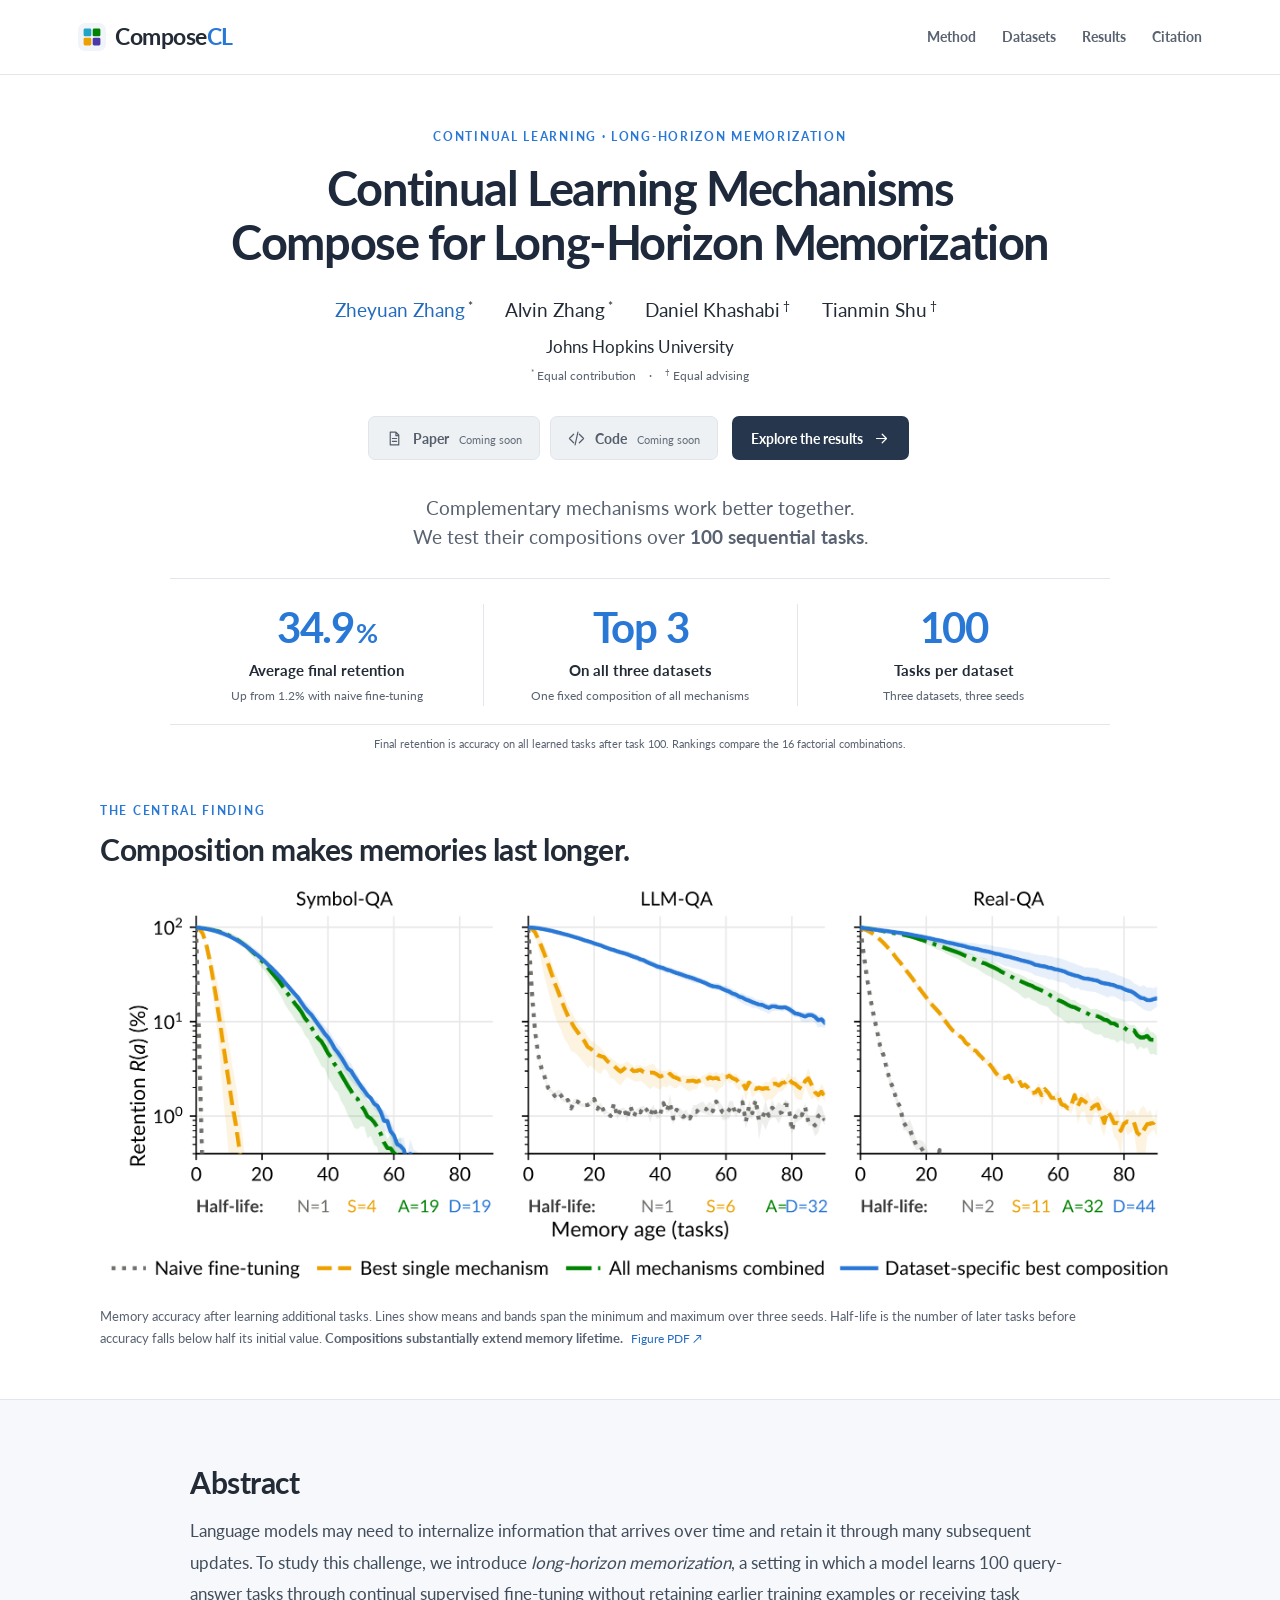
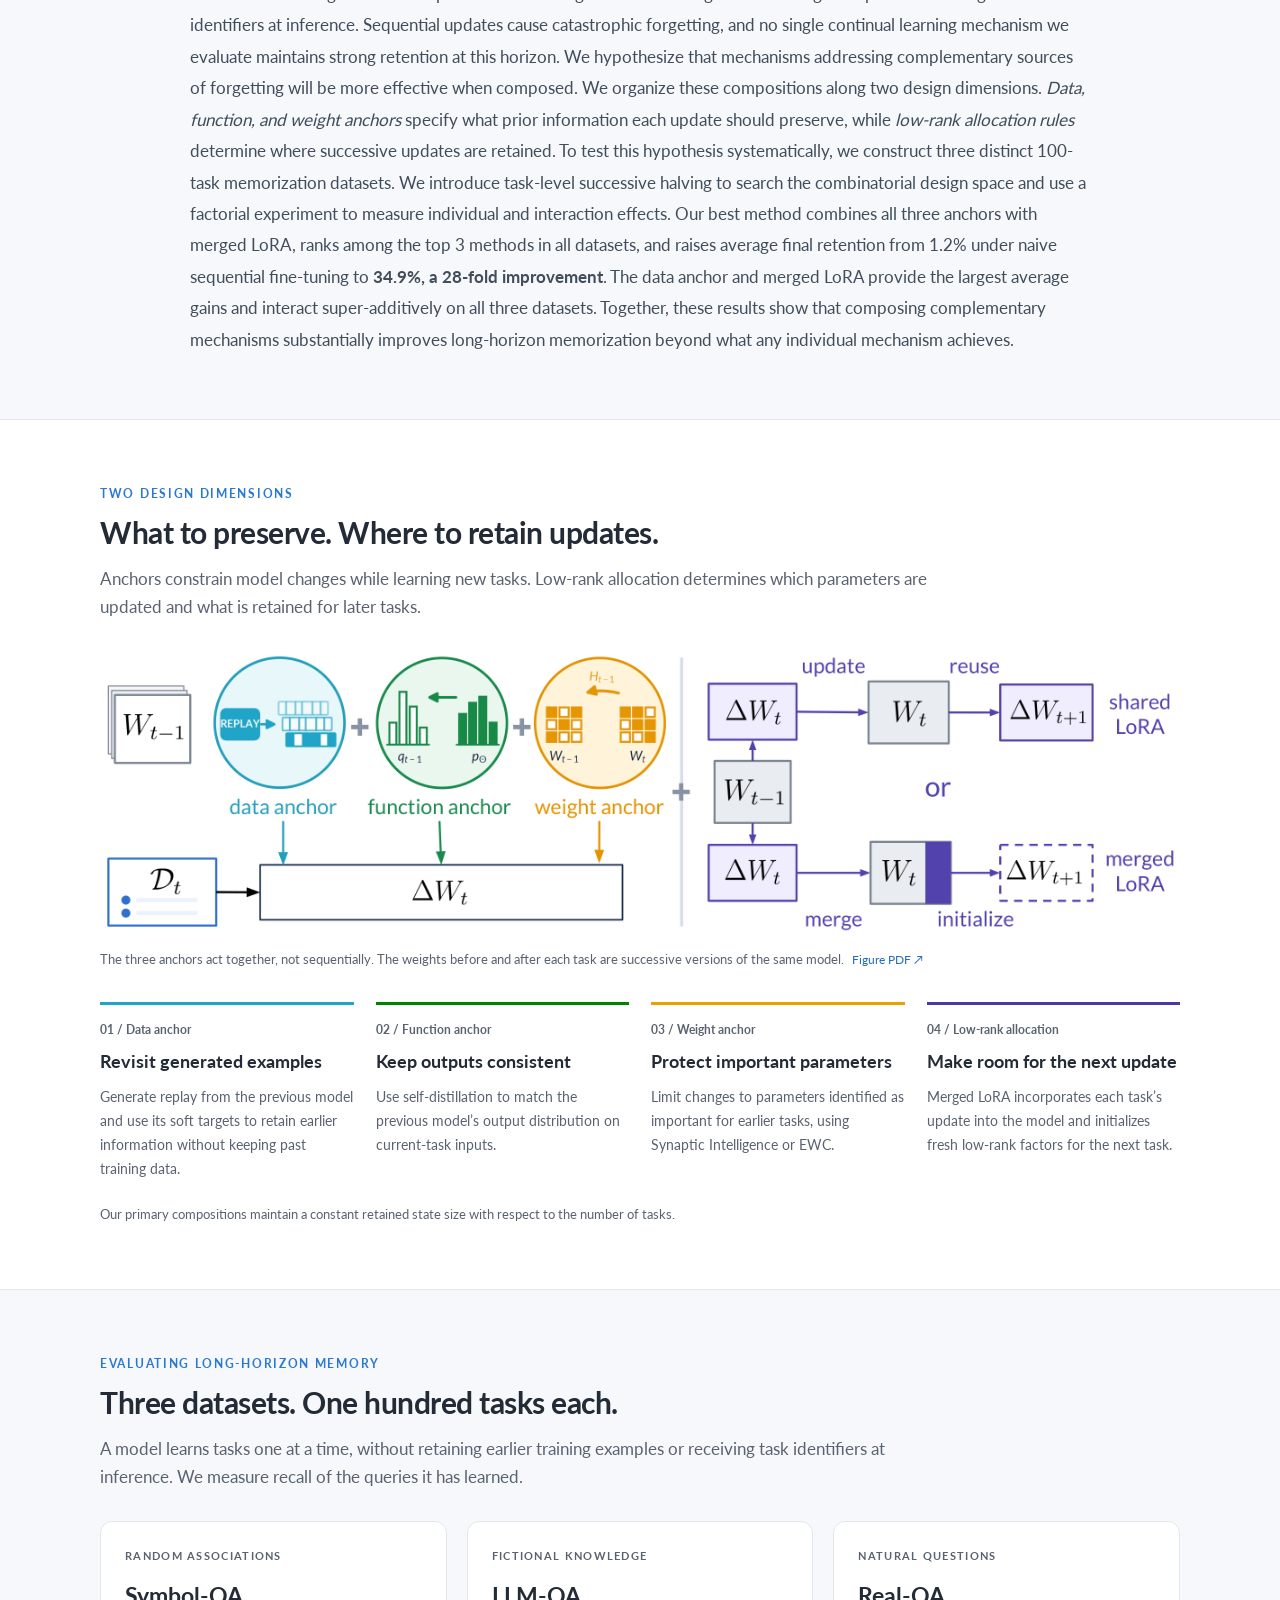
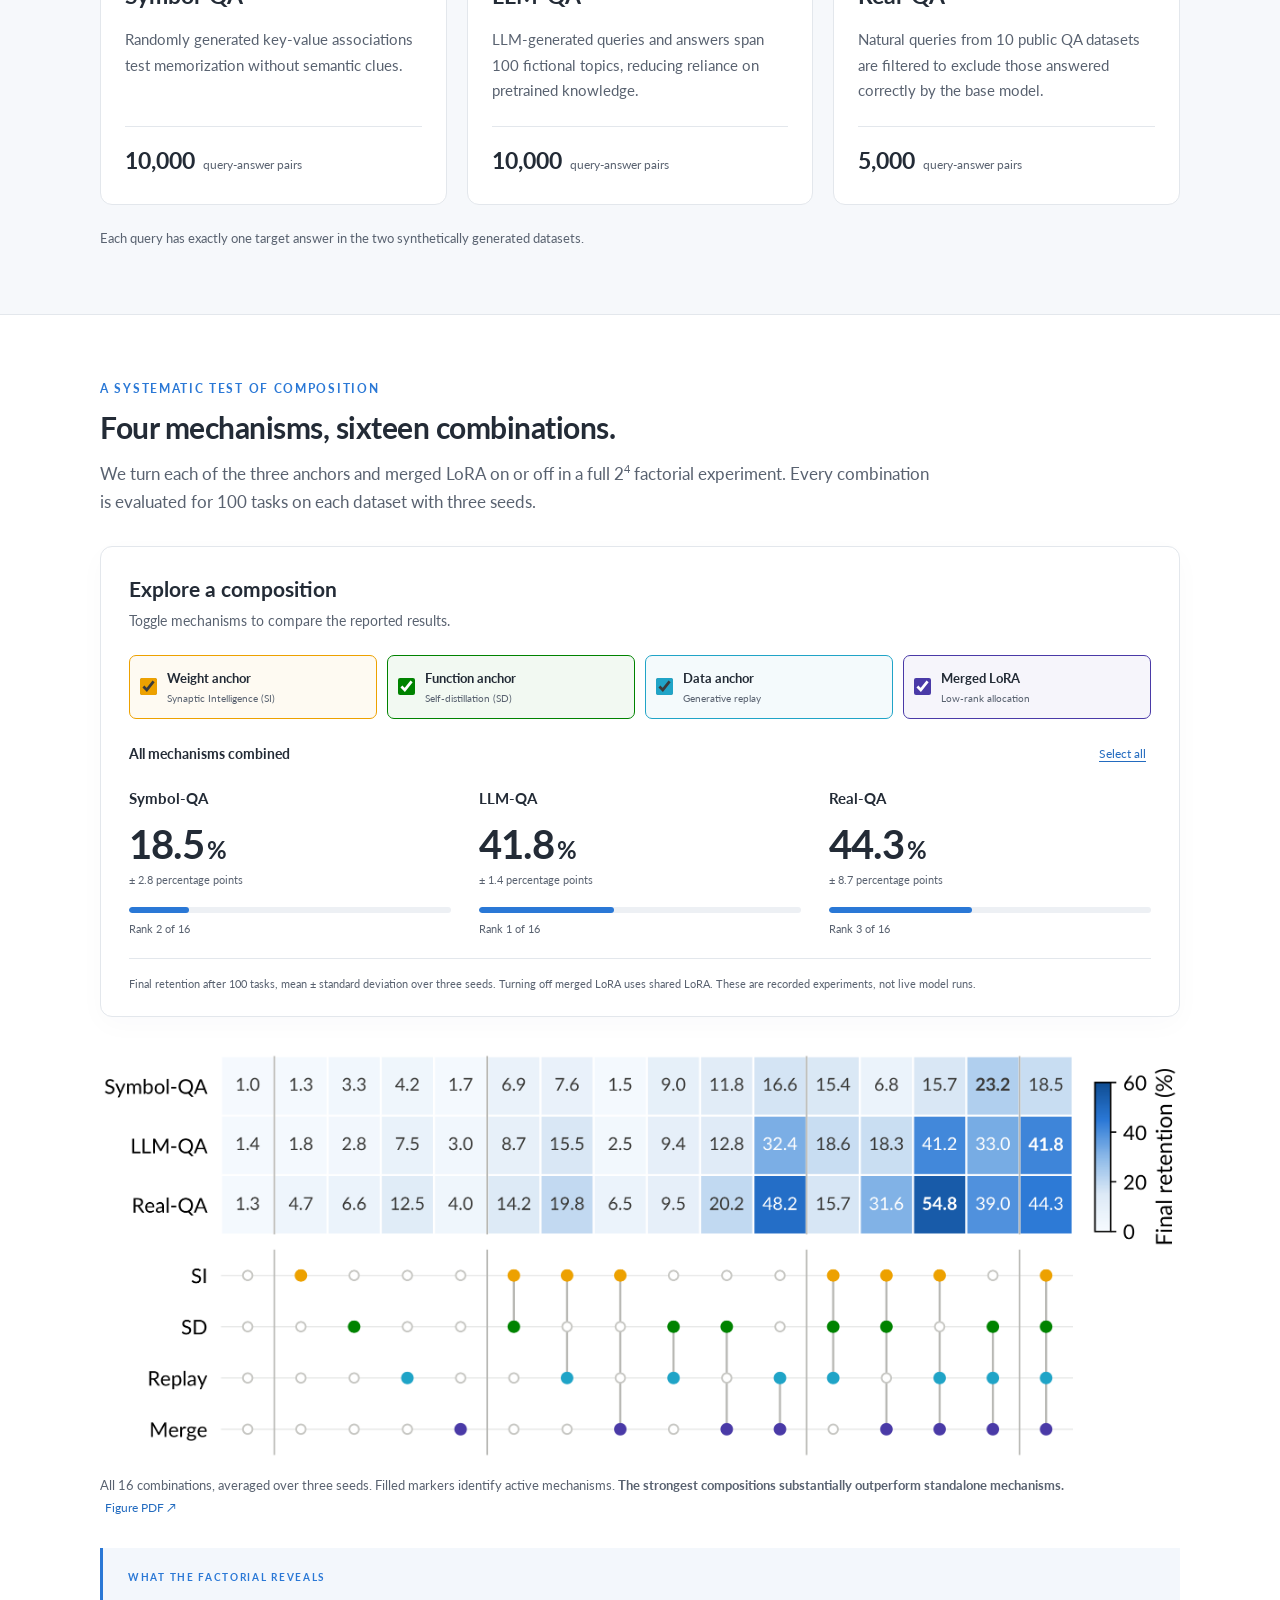
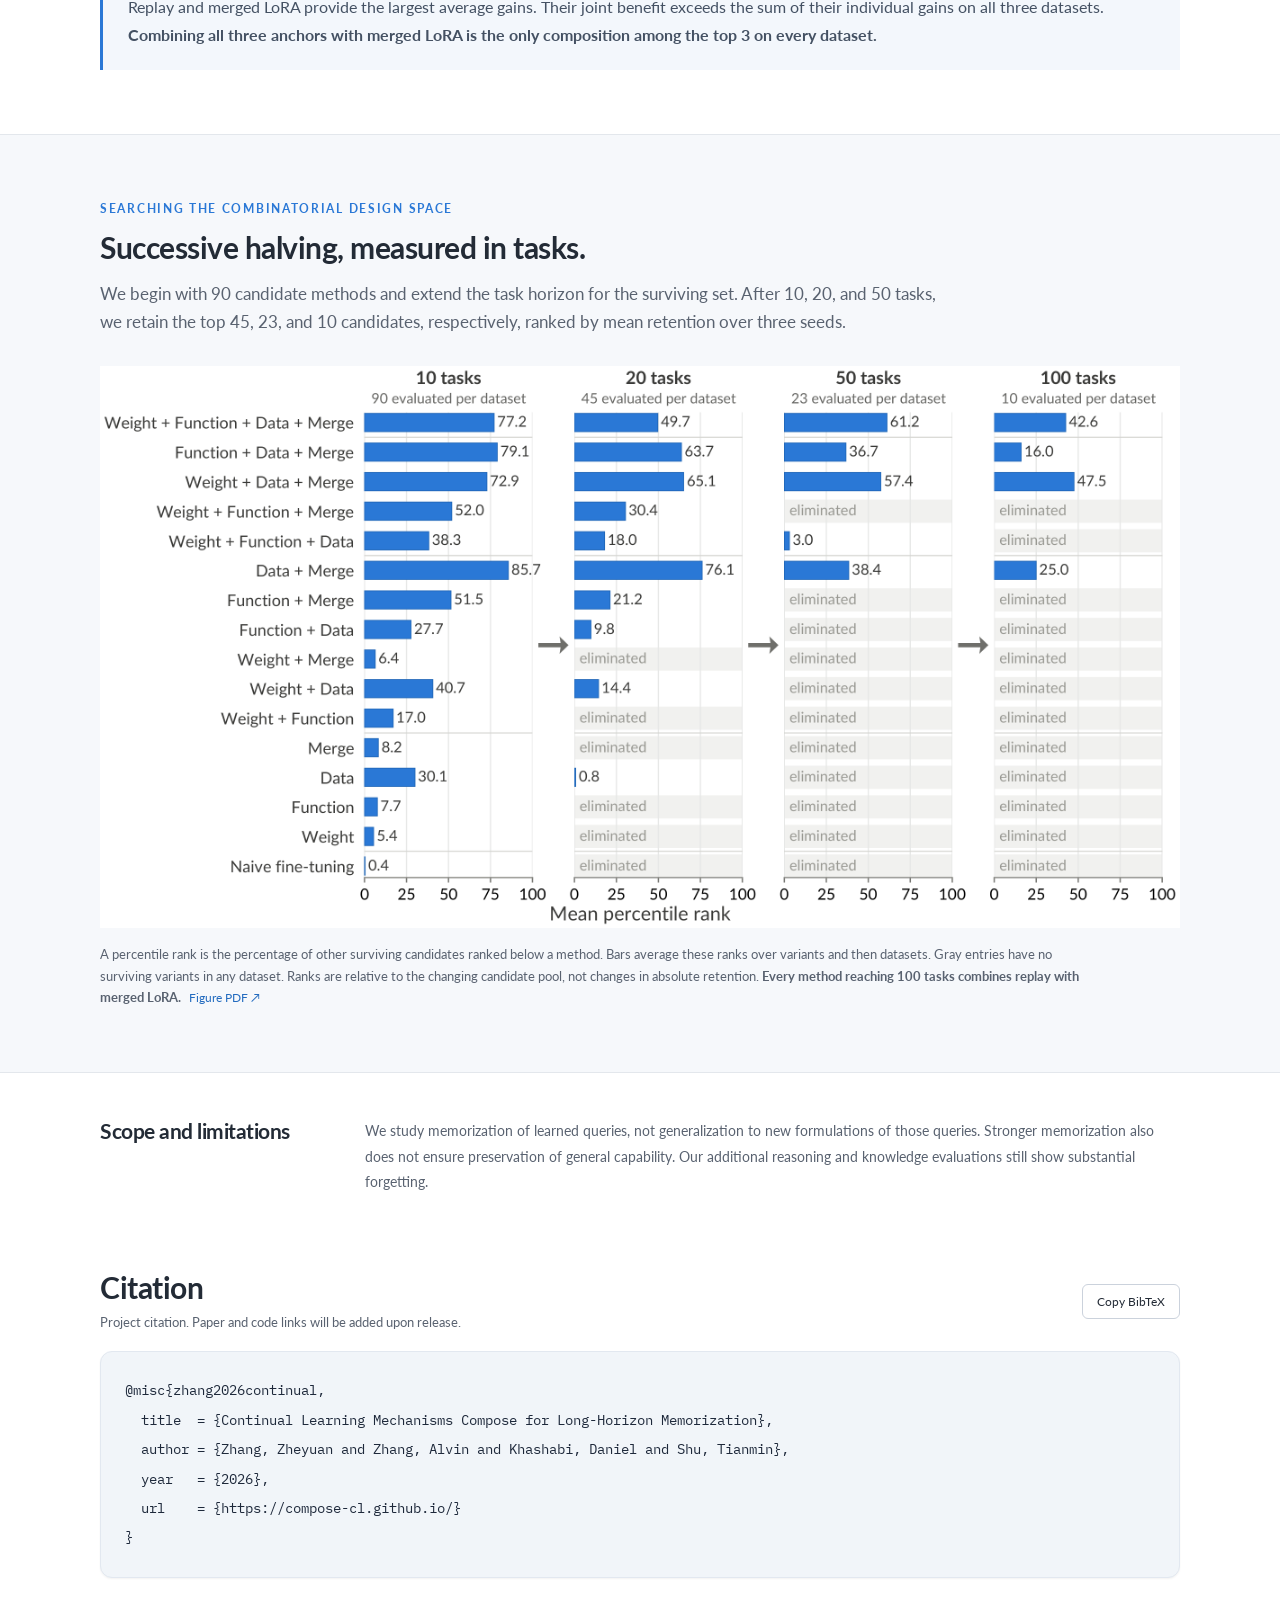
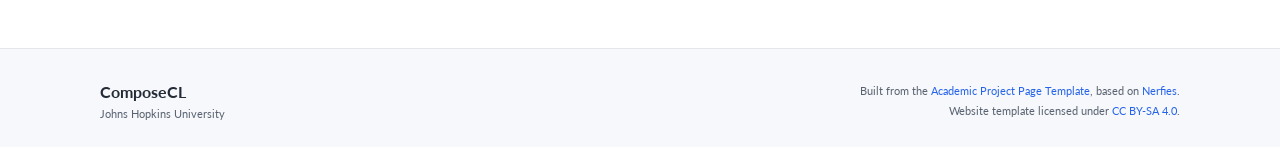
==== index.html @ a8a99c4b "Build ComposeCL academic project website" ====
<!DOCTYPE html>
<html lang="en">
<head>
  <meta charset="utf-8">
  <meta name="viewport" content="width=device-width, initial-scale=1">
  <title>ComposeCL | Continual Learning Mechanisms Compose for Long-Horizon Memorization</title>
  <meta name="description" content="Composing data, function, and weight anchors with merged LoRA improves long-horizon memorization across three 100-task datasets.">
  <meta name="author" content="Zheyuan Zhang, Alvin Zhang, Daniel Khashabi, Tianmin Shu">
  <meta name="theme-color" content="#2a78d6">
  <link rel="canonical" href="https://compose-cl.github.io/">
  <meta property="og:type" content="website">
  <meta property="og:site_name" content="ComposeCL">
  <meta property="og:title" content="Continual Learning Mechanisms Compose for Long-Horizon Memorization">
  <meta property="og:description" content="Three anchors. Low-rank allocation. Longer-lasting memory across 100 tasks.">
  <meta property="og:url" content="https://compose-cl.github.io/">
  <meta property="og:image" content="https://compose-cl.github.io/static/images/social-preview.png">
  <meta property="og:image:width" content="1200">
  <meta property="og:image:height" content="630">
  <meta property="og:image:alt" content="ComposeCL: 34.9% average final retention, among the top 3 on all three 100-task datasets.">
  <meta name="twitter:card" content="summary_large_image">
  <meta name="twitter:title" content="Continual Learning Mechanisms Compose for Long-Horizon Memorization">
  <meta name="twitter:description" content="Composing complementary mechanisms improves long-horizon memorization.">
  <meta name="twitter:image" content="https://compose-cl.github.io/static/images/social-preview.png">
  <link rel="icon" href="static/images/favicon.svg" type="image/svg+xml">
  <link rel="preload" href="static/fonts/Lato-Regular.ttf" as="font" type="font/ttf" crossorigin>
  <link rel="preload" href="static/fonts/Lato-Bold.ttf" as="font" type="font/ttf" crossorigin>
  <link rel="stylesheet" href="static/css/bulma.min.css">
  <link rel="stylesheet" href="static/css/index.css">
  <link rel="stylesheet" href="static/css/project.css">
  <script defer src="static/js/results-data.js"></script>
  <script defer src="static/js/project.js"></script>
</head>
<body>
  <a class="skip-link" href="#main">Skip to content</a>
  <header class="site-header">
    <div class="header-inner">
      <a class="project-brand" href="#top" aria-label="ComposeCL home"><img src="static/images/favicon.svg" width="28" height="28" alt="">Compose<span>CL</span></a>
      <nav aria-label="Page navigation">
        <a href="#method">Method</a>
        <a href="#datasets">Datasets</a>
        <a href="#results">Results</a>
        <a href="#citation">Citation</a>
      </nav>
    </div>
  </header>

  <main id="main">
    <section class="hero" id="top" aria-labelledby="paper-title">
      <div class="hero-body">
        <div class="container is-max-desktop has-text-centered">
          <p class="eyebrow">Continual learning · Long-horizon memorization</p>
          <h1 class="title is-1 publication-title" id="paper-title">Continual Learning Mechanisms Compose for Long-Horizon Memorization</h1>
          <div class="publication-authors">
            <span class="author-block"><a href="https://zheyuanzhang.me/">Zheyuan Zhang</a><sup>*</sup></span>
            <span class="author-block">Alvin Zhang<sup>*</sup></span>
            <span class="author-block">Daniel Khashabi<sup>†</sup></span>
            <span class="author-block">Tianmin Shu<sup>†</sup></span>
          </div>
          <p class="affiliation">Johns Hopkins University</p>
          <p class="author-notes"><sup>*</sup> Equal contribution <span aria-hidden="true">·</span> <sup>†</sup> Equal advising</p>
          <div class="publication-links" aria-label="Project resources">
            <span class="link-block"><button class="button resource-button is-dark" type="button" disabled><svg viewBox="0 0 24 24" aria-hidden="true"><path d="M6 3h8l4 4v14H6zM14 3v5h4M9 12h6M9 16h6"/></svg><span>Paper <span class="release-label">Coming soon</span></span></button></span>
            <span class="link-block"><button class="button resource-button is-dark" type="button" disabled><svg viewBox="0 0 24 24" aria-hidden="true"><path d="m8 6-6 6 6 6m8-12 6 6-6 6M14 3l-4 18"/></svg><span>Code <span class="release-label">Coming soon</span></span></button></span>
            <span class="link-block"><a class="button resource-button explore-button" href="#results"><span>Explore the results</span><svg viewBox="0 0 24 24" aria-hidden="true"><path d="M5 12h14m-6-6 6 6-6 6"/></svg></a></span>
          </div>
          <p class="hero-summary">Complementary mechanisms work better together.<br>We test their compositions over <strong>100 sequential tasks</strong>.</p>
          <div class="headline-results" aria-label="Key findings">
            <div><strong>34.9<span>%</span></strong><span>Average final retention</span><small>Up from 1.2% with naive fine-tuning</small></div>
            <div><strong>Top 3</strong><span>On all three datasets</span><small>One fixed composition of all mechanisms</small></div>
            <div><strong>100</strong><span>Tasks per dataset</span><small>Three datasets, three seeds</small></div>
          </div>
          <p class="headline-note">Final retention is accuracy on all learned tasks after task 100. Rankings compare the 16 factorial combinations.</p>
        </div>
      </div>
    </section>

    <section class="teaser section" aria-labelledby="teaser-title">
      <div class="container is-max-desktop">
        <div class="section-heading compact-heading">
          <p class="eyebrow">The central finding</p>
          <h2 class="title is-3" id="teaser-title">Composition makes memories last longer.</h2>
        </div>
        <figure class="paper-figure">
          <a class="figure-link" href="static/images/survival.png" aria-label="Open the memory-lifetime figure at full resolution"><img src="static/images/survival.png" width="2400" height="897" fetchpriority="high" alt="Memory accuracy declines much more slowly for compositions than for naive fine-tuning or the best single mechanism. The all-mechanism composition has memory half-lives of 19, 32, and 32 tasks on Symbol-QA, LLM-QA, and Real-QA."></a>
          <figcaption>Memory accuracy after learning additional tasks. Lines show means and bands span the minimum and maximum over three seeds. Half-life is the number of later tasks before accuracy falls below half its initial value. <strong>Compositions substantially extend memory lifetime.</strong> <a class="pdf-link" href="static/figures/survival.pdf">Figure PDF ↗</a></figcaption>
        </figure>
      </div>
    </section>

    <section class="section abstract-section" id="abstract" aria-labelledby="abstract-title">
      <div class="container is-max-desktop">
        <h2 class="title is-3" id="abstract-title">Abstract</h2>
        <div class="content abstract-copy">
          <p>Language models may need to internalize information that arrives over time and retain it through many subsequent updates. To study this challenge, we introduce <em>long-horizon memorization</em>, a setting in which a model learns 100 query-answer tasks through continual supervised fine-tuning without retaining earlier training examples or receiving task identifiers at inference. Sequential updates cause catastrophic forgetting, and no single continual learning mechanism we evaluate maintains strong retention at this horizon. We hypothesize that mechanisms addressing complementary sources of forgetting will be more effective when composed. We organize these compositions along two design dimensions. <em>Data, function, and weight anchors</em> specify what prior information each update should preserve, while <em>low-rank allocation rules</em> determine where successive updates are retained. To test this hypothesis systematically, we construct three distinct 100-task memorization datasets. We introduce task-level successive halving to search the combinatorial design space and use a factorial experiment to measure individual and interaction effects. Our best method combines all three anchors with merged LoRA, ranks among the top 3 methods in all datasets, and raises average final retention from 1.2% under naive sequential fine-tuning to <strong>34.9%, a 28-fold improvement</strong>. The data anchor and merged LoRA provide the largest average gains and interact super-additively on all three datasets. Together, these results show that composing complementary mechanisms substantially improves long-horizon memorization beyond what any individual mechanism achieves.</p>
        </div>
      </div>
    </section>

    <section class="section" id="method" aria-labelledby="method-title">
      <div class="container is-max-desktop">
        <div class="section-heading">
          <p class="eyebrow">Two design dimensions</p>
          <h2 class="title is-3" id="method-title">What to preserve. Where to retain updates.</h2>
          <p>Anchors constrain model changes while learning new tasks. Low-rank allocation determines which parameters are updated and what is retained for later tasks.</p>
        </div>
        <figure class="paper-figure method-figure">
          <a class="figure-link" href="static/images/anchors-allocation.png" aria-label="Open the anchors and allocation diagram at full resolution"><img src="static/images/anchors-allocation.png" loading="lazy" width="2400" height="626" alt="Data, function, and weight anchors jointly constrain learning. Shared LoRA reuses the same low-rank factors, while merged LoRA merges each learned update into the model and initializes fresh factors for the next task."></a>
          <figcaption>The three anchors act together, not sequentially. The weights before and after each task are successive versions of the same model. <a class="pdf-link" href="static/figures/anchors-allocation.pdf">Figure PDF ↗</a></figcaption>
        </figure>
        <div class="mechanism-grid">
          <article class="mechanism-card data-anchor"><span class="mechanism-index">01 / Data anchor</span><h3>Revisit generated examples</h3><p>Generate replay from the previous model and use its soft targets to retain earlier information without keeping past training data.</p></article>
          <article class="mechanism-card function-anchor"><span class="mechanism-index">02 / Function anchor</span><h3>Keep outputs consistent</h3><p>Use self-distillation to match the previous model’s output distribution on current-task inputs.</p></article>
          <article class="mechanism-card weight-anchor"><span class="mechanism-index">03 / Weight anchor</span><h3>Protect important parameters</h3><p>Limit changes to parameters identified as important for earlier tasks, using Synaptic Intelligence or EWC.</p></article>
          <article class="mechanism-card allocation"><span class="mechanism-index">04 / Low-rank allocation</span><h3>Make room for the next update</h3><p>Merged LoRA incorporates each task’s update into the model and initializes fresh low-rank factors for the next task.</p></article>
        </div>
        <p class="section-note">Our primary compositions maintain a constant retained state size with respect to the number of tasks.</p>
      </div>
    </section>

    <section class="section tinted-section" id="datasets" aria-labelledby="datasets-title">
      <div class="container is-max-desktop">
        <div class="section-heading">
          <p class="eyebrow">Evaluating long-horizon memory</p>
          <h2 class="title is-3" id="datasets-title">Three datasets. One hundred tasks each.</h2>
          <p>A model learns tasks one at a time, without retaining earlier training examples or receiving task identifiers at inference. We measure recall of the queries it has learned.</p>
        </div>
        <div class="dataset-grid">
          <article class="dataset-card"><p class="dataset-kind">Random associations</p><h3>Symbol-QA</h3><p>Randomly generated key-value associations test memorization without semantic clues.</p><div class="dataset-count"><strong>10,000</strong><span>query-answer pairs</span></div></article>
          <article class="dataset-card"><p class="dataset-kind">Fictional knowledge</p><h3>LLM-QA</h3><p>LLM-generated queries and answers span 100 fictional topics, reducing reliance on pretrained knowledge.</p><div class="dataset-count"><strong>10,000</strong><span>query-answer pairs</span></div></article>
          <article class="dataset-card"><p class="dataset-kind">Natural questions</p><h3>Real-QA</h3><p>Natural queries from 10 public QA datasets are filtered to exclude those answered correctly by the base model.</p><div class="dataset-count"><strong>5,000</strong><span>query-answer pairs</span></div></article>
        </div>
        <p class="section-note">Each query has exactly one target answer in the two synthetically generated datasets.</p>
      </div>
    </section>

    <section class="section" id="results" aria-labelledby="results-title">
      <div class="container is-max-desktop">
        <div class="section-heading">
          <p class="eyebrow">A systematic test of composition</p>
          <h2 class="title is-3" id="results-title">Four mechanisms, sixteen combinations.</h2>
          <p>We turn each of the three anchors and merged LoRA on or off in a full 2<sup>4</sup> factorial experiment. Every combination is evaluated for 100 tasks on each dataset with three seeds.</p>
        </div>
        <div class="composition-explorer" id="composition-explorer" hidden>
          <div class="explorer-heading"><h3>Explore a composition</h3><p>Toggle mechanisms to compare the reported results.</p></div>
          <fieldset class="mechanism-toggles"><legend class="sr-only">Active mechanisms</legend>
            <label class="mechanism-toggle weight-anchor"><input type="checkbox" name="mechanism" value="si" checked><span><strong>Weight anchor</strong><small>Synaptic Intelligence (SI)</small></span></label>
            <label class="mechanism-toggle function-anchor"><input type="checkbox" name="mechanism" value="sd" checked><span><strong>Function anchor</strong><small>Self-distillation (SD)</small></span></label>
            <label class="mechanism-toggle data-anchor"><input type="checkbox" name="mechanism" value="replay" checked><span><strong>Data anchor</strong><small>Generative replay</small></span></label>
            <label class="mechanism-toggle allocation"><input type="checkbox" name="mechanism" value="merge" checked><span><strong>Merged LoRA</strong><small>Low-rank allocation</small></span></label>
          </fieldset>
          <div class="explorer-summary"><p id="selected-composition">All mechanisms combined</p><button type="button" class="text-button" id="reset-composition">Select all</button></div>
          <div class="retention-grid" aria-label="Final retention for the selected composition">
            <div class="retention-result"><h4>Symbol-QA</h4><div class="retention-value"><span id="symbol-value">18.5</span><span class="percent">%</span></div><p class="retention-uncertainty">± <span id="symbol-std">2.8</span> percentage points</p><div class="retention-track" aria-hidden="true"><span id="symbol-bar"></span></div><p class="retention-rank" id="symbol-rank">Rank 2 of 16</p></div>
            <div class="retention-result"><h4>LLM-QA</h4><div class="retention-value"><span id="llm-value">41.8</span><span class="percent">%</span></div><p class="retention-uncertainty">± <span id="llm-std">1.4</span> percentage points</p><div class="retention-track" aria-hidden="true"><span id="llm-bar"></span></div><p class="retention-rank" id="llm-rank">Rank 1 of 16</p></div>
            <div class="retention-result"><h4>Real-QA</h4><div class="retention-value"><span id="real-value">44.3</span><span class="percent">%</span></div><p class="retention-uncertainty">± <span id="real-std">8.7</span> percentage points</p><div class="retention-track" aria-hidden="true"><span id="real-bar"></span></div><p class="retention-rank" id="real-rank">Rank 3 of 16</p></div>
          </div>
          <p class="explorer-note">Final retention after 100 tasks, mean ± standard deviation over three seeds. Turning off merged LoRA uses shared LoRA. These are recorded experiments, not live model runs.</p>
          <p class="sr-only" id="explorer-status" role="status" aria-live="polite" aria-atomic="true"></p>
        </div>
        <figure class="paper-figure factorial-figure">
          <a class="figure-link" href="static/images/factorial.png" aria-label="Open all sixteen factorial results at full resolution"><img src="static/images/factorial.png" loading="lazy" width="2400" height="905" alt="Final retention for all sixteen combinations. The best means are 23.2% on Symbol-QA, 41.8% on LLM-QA, and 54.8% on Real-QA. Filled markers identify active mechanisms."></a>
          <figcaption>All 16 combinations, averaged over three seeds. Filled markers identify active mechanisms. <strong>The strongest compositions substantially outperform standalone mechanisms.</strong> <a class="pdf-link" href="static/figures/factorial.pdf">Figure PDF ↗</a></figcaption>
        </figure>
        <div class="finding-callout"><span class="eyebrow">What the factorial reveals</span><p>Replay and merged LoRA provide the largest average gains. Their joint benefit exceeds the sum of their individual gains on all three datasets. <strong>Combining all three anchors with merged LoRA is the only composition among the top 3 on every dataset.</strong></p></div>
      </div>
    </section>

    <section class="section tinted-section" id="search" aria-labelledby="search-title">
      <div class="container is-max-desktop">
        <div class="section-heading">
          <p class="eyebrow">Searching the combinatorial design space</p>
          <h2 class="title is-3" id="search-title">Successive halving, measured in tasks.</h2>
          <p>We begin with 90 candidate methods and extend the task horizon for the surviving set. After 10, 20, and 50 tasks, we retain the top 45, 23, and 10 candidates, respectively, ranked by mean retention over three seeds.</p>
        </div>
        <figure class="paper-figure">
          <a class="figure-link" href="static/images/sho-results.png" aria-label="Open the successive-halving figure at full resolution"><img src="static/images/sho-results.png" loading="lazy" width="2400" height="1250" alt="Four stages of task-level successive halving at 10, 20, 50, and 100 tasks. Standalone mechanisms are eliminated before 50 tasks. All methods reaching 100 tasks combine a data anchor with merged LoRA."></a>
          <figcaption>A percentile rank is the percentage of other surviving candidates ranked below a method. Bars average these ranks over variants and then datasets. Gray entries have no surviving variants in any dataset. Ranks are relative to the changing candidate pool, not changes in absolute retention. <strong>Every method reaching 100 tasks combines replay with merged LoRA.</strong> <a class="pdf-link" href="static/figures/sho-results.pdf">Figure PDF ↗</a></figcaption>
        </figure>
      </div>
    </section>

    <section class="section scope-section" aria-labelledby="scope-title">
      <div class="container is-max-desktop scope-inner">
        <h2 class="title is-3" id="scope-title">Scope and limitations</h2>
        <p>We study memorization of learned queries, not generalization to new formulations of those queries. Stronger memorization also does not ensure preservation of general capability. Our additional reasoning and knowledge evaluations still show substantial forgetting.</p>
      </div>
    </section>

    <section class="section citation-section" id="citation" aria-labelledby="citation-title">
      <div class="container is-max-desktop">
        <div class="citation-heading"><div><h2 class="title is-3" id="citation-title">Citation</h2><p>Project citation. Paper and code links will be added upon release.</p></div><button type="button" class="copy-button" id="copy-bibtex" hidden>Copy BibTeX</button></div>
        <pre class="bibtex"><code id="bibtex-code">@misc{zhang2026continual,
  title  = {Continual Learning Mechanisms Compose for Long-Horizon Memorization},
  author = {Zhang, Zheyuan and Zhang, Alvin and Khashabi, Daniel and Shu, Tianmin},
  year   = {2026},
  url    = {https://compose-cl.github.io/}
}</code></pre>
        <p class="copy-status" id="copy-status" role="status" aria-live="polite"></p>
      </div>
    </section>
  </main>

  <footer class="footer">
    <div class="container is-max-desktop footer-inner"><span class="footer-project">ComposeCL <span>Johns Hopkins University</span></span><p>Built from the <a href="https://github.com/eliahuhorwitz/Academic-project-page-template">Academic Project Page Template</a>, based on <a href="https://nerfies.github.io/">Nerfies</a>.<br>Website template licensed under <a href="https://creativecommons.org/licenses/by-sa/4.0/">CC BY-SA 4.0</a>.</p></div>
  </footer>
</body>
</html>
---- static/css/index.css ----
/* Modern CSS Variables for consistent theming */
:root {
  --primary-color: #2563eb;
  --primary-hover: #1d4ed8;
  --secondary-color: #64748b;
  --accent-color: #0ea5e9;
  --text-primary: #1e293b;
  --text-secondary: #64748b;
  --text-light: #94a3b8;
  --background-primary: #ffffff;
  --background-secondary: #f8fafc;
  --background-accent: #f1f5f9;
  --border-color: #e2e8f0;
  --shadow-sm: 0 1px 2px 0 rgb(0 0 0 / 0.05);
  --shadow-md: 0 4px 6px -1px rgb(0 0 0 / 0.1), 0 2px 4px -2px rgb(0 0 0 / 0.1);
  --shadow-lg: 0 10px 15px -3px rgb(0 0 0 / 0.1), 0 4px 6px -4px rgb(0 0 0 / 0.1);
  --shadow-xl: 0 20px 25px -5px rgb(0 0 0 / 0.1), 0 8px 10px -6px rgb(0 0 0 / 0.1);
  --gradient-primary: linear-gradient(135deg, #667eea 0%, #764ba2 100%);
  --gradient-accent: linear-gradient(135deg, #f093fb 0%, #f5576c 100%);
  --gradient-subtle: linear-gradient(135deg, #ffecd2 0%, #fcb69f 100%);
  --border-radius: 12px;
  --border-radius-lg: 16px;
  --transition: all 0.3s cubic-bezier(0.4, 0, 0.2, 1);
}

/* Smooth scrolling for better UX */
html {
  scroll-behavior: smooth;
}

body {
  font-family: 'Inter', 'Segoe UI', -apple-system, BlinkMacSystemFont, sans-serif;
  color: var(--text-primary);
  line-height: 1.6;
  font-size: 16px;
  background-color: var(--background-primary);
  -webkit-font-smoothing: antialiased;
  -moz-osx-font-smoothing: grayscale;
}


/* Modern Button Styles */
.button {
  border-radius: var(--border-radius) !important;
  font-weight: 600 !important;
  transition: var(--transition) !important;
  border: 2px solid transparent !important;
  position: relative;
  overflow: hidden;
}

.button.is-dark {
  background: var(--text-primary) !important;
  border: none !important;
  color: white !important;
  box-shadow: var(--shadow-md);
}

.button.is-dark:hover {
  transform: translateY(-2px);
  box-shadow: var(--shadow-lg);
  background: var(--primary-color) !important;
}

.button.is-dark:active {
  transform: translateY(0);
  box-shadow: var(--shadow-md);
}

.footer .icon-link {
    font-size: 25px;
    color: var(--text-secondary);
    transition: var(--transition);
}

.footer .icon-link:hover {
    color: var(--primary-color);
    transform: translateY(-2px);
}

.link-block a {
    margin: 8px 4px;
}

.dnerf {
  font-variant: small-caps;
}


/* Hero Section Modernization */
.hero {
  position: relative;
  overflow: hidden;
}

.hero.is-light {
  background: var(--background-secondary);
  border-top: 1px solid var(--border-color);
  border-bottom: 1px solid var(--border-color);
}

.hero-body {
  padding: 4rem 1.5rem;
}

.teaser .hero-body {
  padding-top: 2rem;
  padding-bottom: 4rem;
}

.teaser {
  font-family: 'Inter', sans-serif;
}


/* Publication Content Styling */
.publication-title {
    font-family: 'Inter', sans-serif !important;
    font-weight: 800 !important;
    color: var(--text-primary) !important;
    margin-bottom: 2rem !important;
    line-height: 1.1 !important;
}

.publication-banner {
  max-height: 70vh;
  border-radius: var(--border-radius-lg);
  overflow: hidden;
  box-shadow: var(--shadow-xl);
  margin: 2rem 0;
}

.publication-banner video {
  position: relative;
  left: auto;
  top: auto;
  transform: none;
  object-fit: cover;
  width: 100%;
  height: 100%;
  border-radius: var(--border-radius-lg);
}

.publication-header .hero-body {
  padding: 6rem 1.5rem 4rem;
}

.publication-authors {
    font-family: 'Inter', sans-serif !important;
    font-weight: 500;
    margin-bottom: 1.5rem;
}

.publication-venue {
    color: var(--text-secondary);
    width: fit-content;
    font-weight: 600;
    background: var(--background-accent);
    padding: 0.5rem 1rem;
    border-radius: var(--border-radius);
    margin-top: 1rem;
    display: inline-block;
}

.publication-awards {
    color: #ef4444;
    width: fit-content;
    font-weight: 700;
    background: linear-gradient(135deg, #fef2f2, #fee2e2);
    padding: 0.5rem 1rem;
    border-radius: var(--border-radius);
    border-left: 4px solid #ef4444;
    margin-top: 1rem;
}

.publication-authors a {
   color: var(--primary-color) !important;
   text-decoration: none;
   font-weight: 600;
   transition: var(--transition);
   position: relative;
}

.publication-authors a::after {
    content: '';
    position: absolute;
    width: 0;
    height: 2px;
    bottom: -2px;
    left: 0;
    background: var(--gradient-accent);
    transition: var(--transition);
}

.publication-authors a:hover::after {
    width: 100%;
}

.publication-authors a:hover {
    color: var(--primary-hover) !important;
}

.author-block {
  display: inline-block;
  margin-right: 0.5rem;
}

.publication-banner img {
  border-radius: var(--border-radius-lg);
  box-shadow: var(--shadow-lg);
  transition: var(--transition);
}

.publication-banner img:hover {
  transform: scale(1.02);
  box-shadow: var(--shadow-xl);
}

/* Modern Video and Carousel Styling */
.publication-video {
    position: relative;
    width: 100%;
    height: 0;
    padding-bottom: 56.25%;
    overflow: hidden;
    border-radius: var(--border-radius-lg) !important;
    box-shadow: var(--shadow-xl);
    transition: var(--transition);
}

.publication-video:hover {
    transform: translateY(-4px);
    box-shadow: var(--shadow-xl);
}

.publication-video iframe {
    position: absolute;
    top: 0;
    left: 0;
    width: 100%;
    height: 100%;
    border-radius: var(--border-radius-lg);
}

.publication-body img {
  border-radius: var(--border-radius);
  box-shadow: var(--shadow-md);
  transition: var(--transition);
}

.publication-body img:hover {
  transform: translateY(-2px);
  box-shadow: var(--shadow-lg);
}

.results-carousel {
  overflow: hidden;
  padding: 1rem 0;
}

.results-carousel .item {
  margin: 1rem;
  overflow: hidden;
  padding: 1.5rem;
  font-size: 0;
  background: var(--background-primary);
  border-radius: var(--border-radius-lg);
  box-shadow: var(--shadow-md);
  transition: var(--transition);
  border: 1px solid var(--border-color);
}

.results-carousel .item:hover {
  transform: translateY(-4px);
  box-shadow: var(--shadow-lg);
}

.results-carousel .item img,
.results-carousel video {
  margin: 0;
  border-radius: var(--border-radius);
  width: 100%;
  height: auto;
}

.results-carousel .subtitle {
  font-size: 1rem !important;
  color: var(--text-secondary);
  margin-top: 1rem;
  font-weight: 500;
}

/* Pagination and Misc Improvements */
.slider-pagination .slider-page {
  background: var(--primary-color);
  border-radius: 50%;
  transition: var(--transition);
}

.slider-pagination .slider-page.is-active {
  background: var(--primary-hover);
  transform: scale(1.2);
}

.eql-cntrb { 
  font-size: 0.875rem;
  color: var(--text-light);
  font-style: italic;
}

/* Section Titles */
.title.is-3 {
  font-family: 'Inter', sans-serif !important;
  font-weight: 700 !important;
  color: var(--text-primary);
  margin-bottom: 2rem !important;
  position: relative;
  padding-bottom: 1rem;
}

.title.is-3::after {
  content: '';
  position: absolute;
  bottom: 0;
  left: 50%;
  transform: translateX(-50%);
  width: 60px;
  height: 3px;
  background: var(--gradient-accent);
  border-radius: 2px;
}

/* Content Improvements */
.content.has-text-justified {
  font-size: 1.1rem;
  line-height: 1.8;
  color: var(--text-secondary);
}

.content.has-text-justified p {
  margin-bottom: 1.5rem;
}

/* Footer Improvements */
.footer {
  background: var(--background-secondary);
  border-top: 1px solid var(--border-color);
  padding: 3rem 1.5rem;
}

.footer .content {
  color: var(--text-secondary);
  line-height: 1.7;
}

.footer a {
  color: var(--primary-color);
  text-decoration: none;
  transition: var(--transition);
}

.footer a:hover {
  color: var(--primary-hover);
  text-decoration: underline;
}

/* BibTeX Styling */
pre {
  background: var(--background-accent) !important;
  border: 1px solid var(--border-color) !important;
  border-radius: var(--border-radius) !important;
  padding: 1.5rem !important;
  font-size: 0.9rem !important;
  overflow-x: auto;
  box-shadow: var(--shadow-sm);
}

code {
  background: var(--background-accent) !important;
  color: var(--text-primary) !important;
  font-family: 'SF Mono', 'Monaco', 'Cascadia Code', 'Roboto Mono', monospace !important;
}

/* BibTeX Section Improvements */
.bibtex-header {
  display: flex;
  justify-content: space-between;
  align-items: center;
  margin-bottom: 1rem;
}

.copy-bibtex-btn {
  background: var(--primary-color);
  color: white;
  border: none;
  border-radius: var(--border-radius);
  padding: 0.75rem 1rem;
  font-size: 0.9rem;
  font-weight: 600;
  cursor: pointer;
  transition: var(--transition);
  display: inline-flex;
  align-items: center;
  gap: 0.5rem;
}

.copy-bibtex-btn:hover {
  background: var(--primary-hover);
  transform: translateY(-2px);
  box-shadow: var(--shadow-md);
}

.copy-bibtex-btn.copied {
  background: #10b981;
}

.copy-bibtex-btn.copied .copy-text::after {
  content: "ied!";
}

/* Scroll to Top Button */
.scroll-to-top {
  position: fixed;
  bottom: 2rem;
  right: 2rem;
  width: 50px;
  height: 50px;
  background: var(--primary-color);
  color: white;
  border: none;
  border-radius: 50%;
  cursor: pointer;
  opacity: 0;
  visibility: hidden;
  transition: var(--transition);
  z-index: 999;
  display: flex;
  align-items: center;
  justify-content: center;
  font-size: 1.2rem;
  box-shadow: var(--shadow-lg);
}

.scroll-to-top:hover {
  background: var(--primary-hover);
  transform: translateY(-3px);
  box-shadow: var(--shadow-xl);
}

.scroll-to-top.visible {
  opacity: 1;
  visibility: visible;
}


/* More Works Dropdown */
.more-works-container {
  position: fixed;
  top: 2rem;
  right: 2rem;
  z-index: 1000;
}

.more-works-btn {
  background: var(--background-primary);
  color: var(--text-primary);
  border: 2px solid var(--border-color);
  border-radius: var(--border-radius-lg);
  padding: 0.75rem 1.25rem;
  font-weight: 600;
  font-size: 0.9rem;
  box-shadow: var(--shadow-md);
  transition: var(--transition);
  cursor: pointer;
  text-decoration: none;
  display: inline-flex;
  align-items: center;
  gap: 0.5rem;
  font-family: 'Inter', sans-serif;
}

.more-works-btn:hover {
  transform: translateY(-2px);
  box-shadow: var(--shadow-lg);
  background: var(--background-secondary);
  border-color: var(--primary-color);
}

.more-works-btn .dropdown-arrow {
  transition: var(--transition);
  font-size: 0.8rem;
}

.more-works-btn.active .dropdown-arrow {
  transform: rotate(180deg);
}

.more-works-dropdown {
  position: absolute;
  top: calc(100% + 0.5rem);
  right: 0;
  width: 400px;
  max-width: 90vw;
  background: var(--background-primary);
  border: 1px solid var(--border-color);
  border-radius: var(--border-radius-lg);
  box-shadow: var(--shadow-xl);
  opacity: 0;
  visibility: hidden;
  transform: translateY(-10px);
  transition: var(--transition);
  max-height: 70vh;
  overflow-y: auto;
}

.more-works-dropdown.show {
  opacity: 1;
  visibility: visible;
  transform: translateY(0);
}

.dropdown-header {
  display: flex;
  justify-content: space-between;
  align-items: center;
  padding: 1.5rem 1.5rem 1rem;
  border-bottom: 1px solid var(--border-color);
}

.dropdown-header h4 {
  margin: 0;
  font-size: 1.1rem;
  font-weight: 700;
  color: var(--text-primary);
}

.close-btn {
  background: none;
  border: none;
  color: var(--text-secondary);
  cursor: pointer;
  padding: 0.5rem;
  border-radius: var(--border-radius);
  transition: var(--transition);
}

.close-btn:hover {
  background: var(--background-accent);
  color: var(--text-primary);
}

.works-list {
  padding: 1rem;
}

.work-item {
  display: flex;
  align-items: flex-start;
  justify-content: space-between;
  padding: 1rem;
  border-radius: var(--border-radius);
  text-decoration: none;
  color: inherit;
  transition: var(--transition);
  margin-bottom: 0.5rem;
}

.work-item:hover {
  background: var(--background-accent);
  transform: translateX(4px);
}

.work-info h5 {
  margin: 0 0 0.5rem 0;
  font-size: 1rem;
  font-weight: 500;
  color: var(--text-primary);
}

.work-info p {
  margin: 0 0 0.5rem 0;
  font-size: 0.9rem;
  color: var(--text-secondary);
  line-height: 1.4;
}

.work-venue {
  font-size: 0.8rem;
  color: var(--text-light);
  font-style: italic;
}

.work-item .fas {
  color: var(--text-light);
  font-size: 0.9rem;
  margin-top: 0.2rem;
  flex-shrink: 0;
}


/* Mobile Responsive Improvements */
@media screen and (max-width: 768px) {
  .hero-body {
    padding: 2rem 1rem;
  }
  
  .publication-header .hero-body {
    padding: 3rem 1rem 2rem;
  }
  
  .publication-title {
    font-size: 2.5rem !important;
    line-height: 1.2 !important;
    margin-bottom: 1.5rem !important;
  }
  
  .publication-authors {
    font-size: 1rem !important;
  }
  
  .button {
    margin: 0.25rem !important;
    font-size: 0.875rem !important;
    padding: 0.75rem 1rem !important;
  }
  
  .more-works-container {
    bottom: 2rem;
    right: 1rem;
    top: auto;
  }
  
  .more-works-btn {
    padding: 0.6rem 1rem;
    font-size: 0.8rem;
  }
  
  .more-works-dropdown {
    width: calc(100vw - 2rem);
    right: -1rem;
    bottom: calc(100% + 0.5rem);
    top: auto;
  }
  
  .results-carousel .item {
    margin: 0.5rem;
    padding: 1rem;
  }
  
  .teaser .hero-body {
    padding: 1rem;
  }
  
  .content.has-text-justified {
    font-size: 1rem;
  }
}

@media screen and (max-width: 480px) {
  .publication-title {
    font-size: 2rem !important;
  }
  
  .hero-body {
    padding: 1.5rem 0.75rem;
  }
  
  .more-works-container {
    position: fixed;
    bottom: 2rem;
    right: 1rem;
    z-index: 1000;
  }
  
  .more-works-btn {
    padding: 0.5rem 0.75rem;
    font-size: 0.75rem;
  }
  
  .more-works-dropdown {
    position: absolute;
    bottom: calc(100% + 0.5rem);
    right: 0;
    width: calc(100vw - 2rem);
    max-width: 90vw;
  }
  
  .link-block {
    display: block;
    margin-bottom: 0.5rem;
  }
  
  .button {
    width: 100%;
    justify-content: center;
  }
}

/* Tablet Responsive */
@media screen and (min-width: 769px) and (max-width: 1024px) {
  .hero-body {
    padding: 3rem 2rem;
  }
  
  .publication-header .hero-body {
    padding: 4rem 2rem 3rem;
  }
}

/* Animation for page load */
@keyframes fadeInUp {
  from {
    opacity: 0;
    transform: translateY(30px);
  }
  to {
    opacity: 1;
    transform: translateY(0);
  }
}

.hero, .section {
  animation: fadeInUp 0.6s ease-out;
}

/* Improved focus states for accessibility */
.button:focus,
.related-works-btn:focus,
a:focus {
  outline: 2px solid var(--primary-color);
  outline-offset: 2px;
}


/* Print styles */
@media print {
  .more-works-container {
    display: none;
  }
  
  .hero, .section {
    animation: none;
  }
  
  .button {
    background: transparent !important;
    color: var(--text-primary) !important;
    box-shadow: none !important;
  }
}
---- static/css/project.css ----
@font-face{font-family:Lato;src:url('../fonts/Lato-Regular.ttf') format('truetype');font-style:normal;font-weight:400;font-display:swap}
@font-face{font-family:Lato;src:url('../fonts/Lato-Bold.ttf') format('truetype');font-style:normal;font-weight:700 900;font-display:swap}
@font-face{font-family:'IBM Plex Mono';src:url('../fonts/ibm-plex-mono/IBMPlexMono-Regular.ttf') format('truetype');font-style:normal;font-weight:400;font-display:swap}
:root{--ink:#232b36;--muted:#596270;--blue:#2a78d6;--line:#e3e7ec;--paper:#f6f8fb;--data:#20a4c7;--function:#008300;--weight:#eda100;--allocation:#4a3aa7;--radius:12px}
html{scroll-behavior:smooth;scroll-padding-top:25px}
body,button,input,.teaser,.publication-title,.publication-authors,.title.is-3{font-family:Lato,Arial,sans-serif!important}
body{color:var(--ink);background:#fff;font-size:17px;line-height:1.65;-webkit-font-smoothing:antialiased}
a{color:#236bbf;text-underline-offset:3px}
a:hover{color:#174d8b}
button{cursor:pointer}
button:disabled{cursor:default}
strong{color:inherit;font-weight:700}
sup{font-size:.64em;vertical-align:super}
[hidden]{display:none!important}
:focus-visible{outline:3px solid var(--blue);outline-offset:5px;border-radius:3px}
.sr-only{position:absolute;width:1px;height:1px;padding:0;margin:-1px;overflow:hidden;clip:rect(0,0,0,0);white-space:nowrap;border:0}
.skip-link{position:absolute;top:-80px;left:16px;z-index:10;background:white;padding:10px 18px;border:2px solid var(--blue)}
.skip-link:focus{top:10px}
.container.is-max-desktop{max-width:1080px!important}
.site-header{border-bottom:1px solid var(--line)}
.header-inner{max-width:1180px;margin:auto;display:flex;align-items:center;justify-content:space-between;padding:18px 28px;gap:20px}
.project-brand{display:inline-flex;align-items:center;color:var(--ink);font-weight:700;letter-spacing:-.5px;font-size:23px;white-space:nowrap}
.project-brand img{margin-right:9px}
.project-brand span{color:var(--blue)}
.header-inner nav{display:flex;gap:26px;font-size:14px;font-weight:700}
.header-inner nav a{color:var(--muted)}
.header-inner nav a:hover{color:var(--blue)}
.hero,.section{animation:none}
.hero-body{padding:52px 24px 22px}
.eyebrow{color:var(--blue);font-size:12px;font-weight:700;letter-spacing:1.7px;text-transform:uppercase;margin-bottom:14px}
.publication-title{font-size:47px!important;font-weight:700!important;line-height:1.15!important;letter-spacing:-1.45px;max-width:1050px;margin:0 auto 25px!important;text-wrap:balance}
.publication-authors{display:flex;justify-content:center;flex-wrap:wrap;gap:8px 24px;font-size:19px;margin:0 0 8px!important;font-weight:400}
.publication-authors a{font-weight:400!important;color:#236bbf!important;text-decoration:none}
.author-block{display:inline-block}
.author-block sup{margin-left:3px}
.affiliation{font-size:17px}
.author-notes{font-size:12px;color:var(--muted);margin:5px 0 22px}
.author-notes span{margin:0 10px}
.publication-links{display:flex;justify-content:center;flex-wrap:wrap;gap:10px;margin:0 0 25px}
.publication-links .link-block{display:flex;align-items:center;margin:0!important}
.resource-button{display:inline-flex;align-items:center;height:44px;gap:10px;font-size:14px!important;font-weight:700;padding:0 17px!important;border-radius:7px!important;box-shadow:none!important;transition:background-color .15s ease!important}
.resource-button svg{width:17px;height:17px;fill:none;stroke:currentColor;stroke-width:1.7;stroke-linecap:round;stroke-linejoin:round}
.resource-button.is-dark[disabled]{background:#eef1f4!important;color:#555e6b!important;opacity:1!important;border:1px solid #e1e5ea!important}
.release-label{font-size:11px;font-weight:400;margin-left:7px;color:#626c78}
.explore-button{background:#26374d!important;color:#fff!important;border-color:#26374d!important}
.explore-button:hover{background:#2b4c76!important;transform:none!important}
.hero-summary{font-size:19px;line-height:1.55;color:var(--muted);margin:0 auto 26px}
.headline-results{display:grid;grid-template-columns:repeat(3,1fr);padding:25px 0 18px;border-top:1px solid var(--line);border-bottom:1px solid var(--line);max-width:940px;margin:auto}
.headline-results>div{display:flex;flex-direction:column;padding:0 15px}
.headline-results>div+div{border-left:1px solid var(--line)}
.headline-results strong{font-size:42px;line-height:1.1;color:var(--blue);letter-spacing:-1.3px;margin-bottom:8px}
.headline-results strong span{font-size:27px;margin-left:2px}
.headline-results>div>span{font-size:15px;font-weight:700}
.headline-results small{font-size:12px;color:var(--muted);margin-top:3px}
.headline-note{font-size:11px;color:var(--muted);margin:10px auto 0;max-width:920px}
.section{padding:64px 24px}
.teaser.section{padding-top:26px;padding-bottom:50px}
.section-heading{margin-bottom:30px;max-width:840px}
.section-heading p:not(.eyebrow){color:var(--muted);font-size:17px;line-height:1.65;margin-top:15px}
.section-heading .eyebrow{margin-bottom:10px}
.compact-heading{margin-bottom:20px}
.title.is-3{font-size:30px!important;line-height:1.2;font-weight:700!important;color:var(--ink);letter-spacing:-.5px;margin:0 0 15px!important;padding:0!important}
.title.is-3::after{display:none!important}
.paper-figure{margin:0}
.paper-figure .figure-link{display:block;border-radius:4px}
.paper-figure img{display:block;width:100%;height:auto}
.paper-figure figcaption{font-size:13px;line-height:1.65;color:var(--muted);padding-top:16px;max-width:980px}
.pdf-link{white-space:nowrap;margin-left:5px;font-size:12px}
.abstract-section{background:var(--paper);border-top:1px solid var(--line);border-bottom:1px solid var(--line)}
.abstract-section .container{max-width:900px!important}
.abstract-copy{font-size:17px;line-height:1.85;color:#424d5b}
.abstract-copy p{margin:0}
.method-figure{margin:10px 0 32px}
.mechanism-grid{display:grid;grid-template-columns:repeat(4,1fr);gap:22px}
.mechanism-card{border-top:3px solid var(--mechanism);padding-top:15px}
.data-anchor{--mechanism:var(--data)}
.function-anchor{--mechanism:var(--function)}
.weight-anchor{--mechanism:var(--weight)}
.allocation{--mechanism:var(--allocation)}
.mechanism-index{display:block;font-size:12px;font-weight:700;margin-bottom:10px;color:var(--muted)}
.mechanism-card h3{font-size:18px;font-weight:700;line-height:1.3;margin-bottom:12px}
.mechanism-card p{font-size:14px;line-height:1.7;color:var(--muted)}
.section-note{font-size:13px;color:var(--muted);margin-top:23px}
.tinted-section{background:var(--paper);border-top:1px solid var(--line);border-bottom:1px solid var(--line)}
.dataset-grid{display:grid;grid-template-columns:repeat(3,1fr);gap:20px}
.dataset-card{background:#fff;border:1px solid var(--line);border-radius:var(--radius);padding:25px 24px;display:flex;flex-direction:column}
.dataset-kind{font-size:11px;font-weight:700;text-transform:uppercase;letter-spacing:1.3px;color:var(--muted);margin-bottom:12px}
.dataset-card h3{font-size:23px;font-weight:700;margin-bottom:12px}
.dataset-card>p:not(.dataset-kind){font-size:15px;line-height:1.7;color:var(--muted);margin-bottom:22px}
.dataset-count{border-top:1px solid var(--line);padding-top:15px;margin-top:auto;display:flex;align-items:baseline;gap:8px;flex-wrap:wrap}
.dataset-count strong{font-size:23px}
.dataset-count span{font-size:12px;color:var(--muted)}
.composition-explorer{border:1px solid var(--line);border-radius:var(--radius);padding:25px 28px 22px;background:#fff;margin-bottom:35px;box-shadow:0 8px 28px #25385006}
.explorer-heading h3{font-size:21px;font-weight:700;margin-bottom:3px}
.explorer-heading p{font-size:14px;color:var(--muted)}
.mechanism-toggles{display:grid;grid-template-columns:repeat(4,1fr);gap:10px;border:0;margin:22px 0;padding:0;min-width:0}
.mechanism-toggle{display:flex;align-items:center;gap:10px;border:1px solid #d8dde5;border-radius:7px;padding:12px 10px;cursor:pointer;background:#fff;min-width:0;transition:background-color .15s}
.mechanism-toggle:has(input:checked){border-color:var(--mechanism);background:color-mix(in srgb,var(--mechanism) 5%,white)}
.mechanism-toggle input{margin:0;width:17px;height:17px;accent-color:var(--mechanism);flex-shrink:0;cursor:pointer}
.mechanism-toggle strong{font-size:13px;display:block}
.mechanism-toggle small{font-size:10px;color:var(--muted);display:block;margin-top:1px}
.explorer-summary{display:flex;justify-content:space-between;align-items:center;gap:16px;margin:6px 0 20px}
#selected-composition{font-size:14px;font-weight:700}
.text-button{border:0;background:none;color:#236bbf;font-size:12px;padding:5px;white-space:nowrap;text-decoration:underline;text-underline-offset:3px}
.retention-grid{display:grid;grid-template-columns:repeat(3,1fr);gap:28px}
.retention-result h4{font-size:15px;font-weight:700;margin-bottom:9px}
.retention-value{font-size:40px;line-height:1.2;font-weight:700;letter-spacing:-1px;font-variant-numeric:tabular-nums}
.retention-value .percent{font-size:24px;margin-left:3px}
.retention-uncertainty{font-size:11px;color:var(--muted);margin-top:3px;font-variant-numeric:tabular-nums}
.retention-track{height:6px;border-radius:3px;background:#edf0f4;margin-top:18px;overflow:hidden}
.retention-track span{display:block;height:100%;background:var(--blue);border-radius:3px;transition:width .2s ease}
.retention-rank{font-size:11px;color:var(--muted);margin-top:7px}
.explorer-note{font-size:11px;color:var(--muted);border-top:1px solid var(--line);padding-top:16px;margin-top:20px;line-height:1.7}
.factorial-figure{margin-top:10px}
.finding-callout{margin-top:30px;border-left:3px solid var(--blue);background:#f3f7fc;padding:21px 25px}
.finding-callout .eyebrow{display:block;margin-bottom:7px;font-size:10px}
.finding-callout p{font-size:16px;line-height:1.75;color:#445163}
.scope-section{padding-top:45px;padding-bottom:45px}
.scope-inner{display:grid;grid-template-columns:230px 1fr;gap:35px;align-items:start}
.scope-inner .title.is-3{font-size:21px!important}
.scope-inner p{font-size:14px;line-height:1.8;color:var(--muted)}
.citation-section{padding-top:30px;padding-bottom:40px}
.citation-heading{display:flex;justify-content:space-between;align-items:center;gap:20px;margin-bottom:18px}
.citation-heading .title.is-3{margin-bottom:7px!important}
.citation-heading p{font-size:13px;color:var(--muted)}
.copy-button{border:1px solid #cbd2dc;border-radius:6px;padding:9px 14px;font-size:12px;background:white;color:var(--ink);white-space:nowrap}
.copy-button:hover{background:var(--paper)}
.bibtex{background:#f5f7fa;border:1px solid var(--line);border-radius:8px;padding:22px 25px;font-size:12px;line-height:1.9;color:#344252;overflow-x:auto;tab-size:2}
.bibtex code{font-family:'IBM Plex Mono',monospace!important}
.copy-status{font-size:12px;color:var(--muted);min-height:22px;margin-top:8px}
.footer{background:var(--paper);border-top:1px solid var(--line);padding:30px 24px}
.footer-inner{display:flex;justify-content:space-between;align-items:center;gap:30px}
.footer-project{font-size:16px;font-weight:700;white-space:nowrap}
.footer-project span{display:block;font-size:11px;color:var(--muted);font-weight:400}
.footer-inner p{font-size:11px;color:var(--muted);line-height:1.8;text-align:right}
@media(min-width:1400px){.hero-body{padding-top:65px}}
@media(max-width:900px){.publication-title{font-size:40px!important}.mechanism-grid{grid-template-columns:repeat(2,1fr);gap:26px}.mechanism-toggles{grid-template-columns:repeat(2,1fr)}.mechanism-toggle small{font-size:11px}.dataset-card{padding:22px 18px}.scope-inner{grid-template-columns:190px 1fr;gap:25px}}
@media(max-width:640px){
  .header-inner{padding:15px 19px;gap:15px;flex-wrap:wrap}.project-brand{font-size:21px}.header-inner nav{gap:16px;font-size:12px}
  .hero-body{padding:35px 20px 15px}.publication-title{font-size:32px!important;letter-spacing:-.8px;margin-bottom:22px!important;line-height:1.17!important}
  .eyebrow{font-size:9px;letter-spacing:1.2px}.publication-authors{font-size:15px;gap:6px 16px;max-width:380px;margin-left:auto!important;margin-right:auto!important}
  .affiliation{font-size:14px}.author-notes{font-size:10px;margin-top:5px;margin-bottom:21px}.author-notes span{margin:0 5px}
  .publication-links{gap:8px}.resource-button{font-size:12px!important;padding:0 12px!important;height:40px}.release-label{font-size:10px;margin-left:4px}.resource-button svg{width:14px;height:14px}
  .hero-summary{font-size:16px}.headline-results{padding:20px 0 15px}.headline-results>div{padding:0 8px}.headline-results strong{font-size:31px}.headline-results strong span{font-size:20px}.headline-results>div>span{font-size:11px;line-height:1.4}.headline-results small{font-size:10px;line-height:1.5;margin-top:6px}.headline-note{font-size:10px;line-height:1.6}
  .section{padding:42px 20px}.teaser.section{padding:22px 20px 35px}.title.is-3{font-size:25px!important;line-height:1.25}.section-heading p:not(.eyebrow){font-size:15px}.paper-figure figcaption{font-size:11px;padding-top:12px}.pdf-link{font-size:11px}.abstract-copy{font-size:15px;line-height:1.8}
  .mechanism-grid{gap:22px 18px}.mechanism-index{font-size:10px}.mechanism-card h3{font-size:16px}.mechanism-card p{font-size:13px}.section-note{font-size:12px}
  .dataset-grid{grid-template-columns:1fr;gap:14px}.dataset-card{padding:22px}.dataset-card h3{font-size:22px;margin-bottom:7px}.dataset-card>p:not(.dataset-kind){margin-bottom:14px}.dataset-kind{margin-bottom:6px}.dataset-count{padding-top:10px}
  .composition-explorer{padding:19px 16px}.explorer-heading h3{font-size:19px}.explorer-heading p{font-size:12px}.mechanism-toggles{gap:8px;margin:18px 0}.mechanism-toggle{gap:7px;padding:10px 7px}.mechanism-toggle strong{font-size:11px}.mechanism-toggle small{font-size:9px}.mechanism-toggle input{width:15px;height:15px}.explorer-summary{gap:8px}#selected-composition{font-size:12px}.text-button{font-size:11px}
  .retention-grid{gap:13px}.retention-result h4{font-size:12px}.retention-value{font-size:29px}.retention-value .percent{font-size:16px}.retention-uncertainty{font-size:9px}.retention-rank{font-size:10px}.explorer-note{font-size:10px}.finding-callout{padding:17px 18px}.finding-callout p{font-size:14px}
  .scope-inner{grid-template-columns:1fr;gap:3px}.scope-inner p{font-size:13px}.citation-heading{align-items:start;gap:15px}.citation-heading p{font-size:12px}.copy-button{font-size:11px;padding:8px 10px}.bibtex{font-size:11px;padding:16px}.footer-inner{flex-direction:column;align-items:flex-start;gap:15px}.footer-inner p{text-align:left}
}
@media(max-width:380px){.header-inner{justify-content:center}.header-inner nav{gap:24px}.publication-title{font-size:28px!important}.hero-body{padding-left:16px;padding-right:16px}.section{padding-left:16px;padding-right:16px}.headline-results strong{font-size:27px}.headline-results small{font-size:9px}.mechanism-toggles{grid-template-columns:1fr}.mechanism-toggle strong{font-size:13px}.mechanism-toggle small{font-size:10px}.retention-grid{gap:8px}.retention-value{font-size:25px}.retention-uncertainty{font-size:8px}.mechanism-grid{grid-template-columns:1fr}.publication-links .link-block{width:auto!important}.publication-links .button{width:auto!important}}
@media(prefers-reduced-motion:reduce){html{scroll-behavior:auto}*,*::before,*::after{animation:none!important;transition:none!important}}
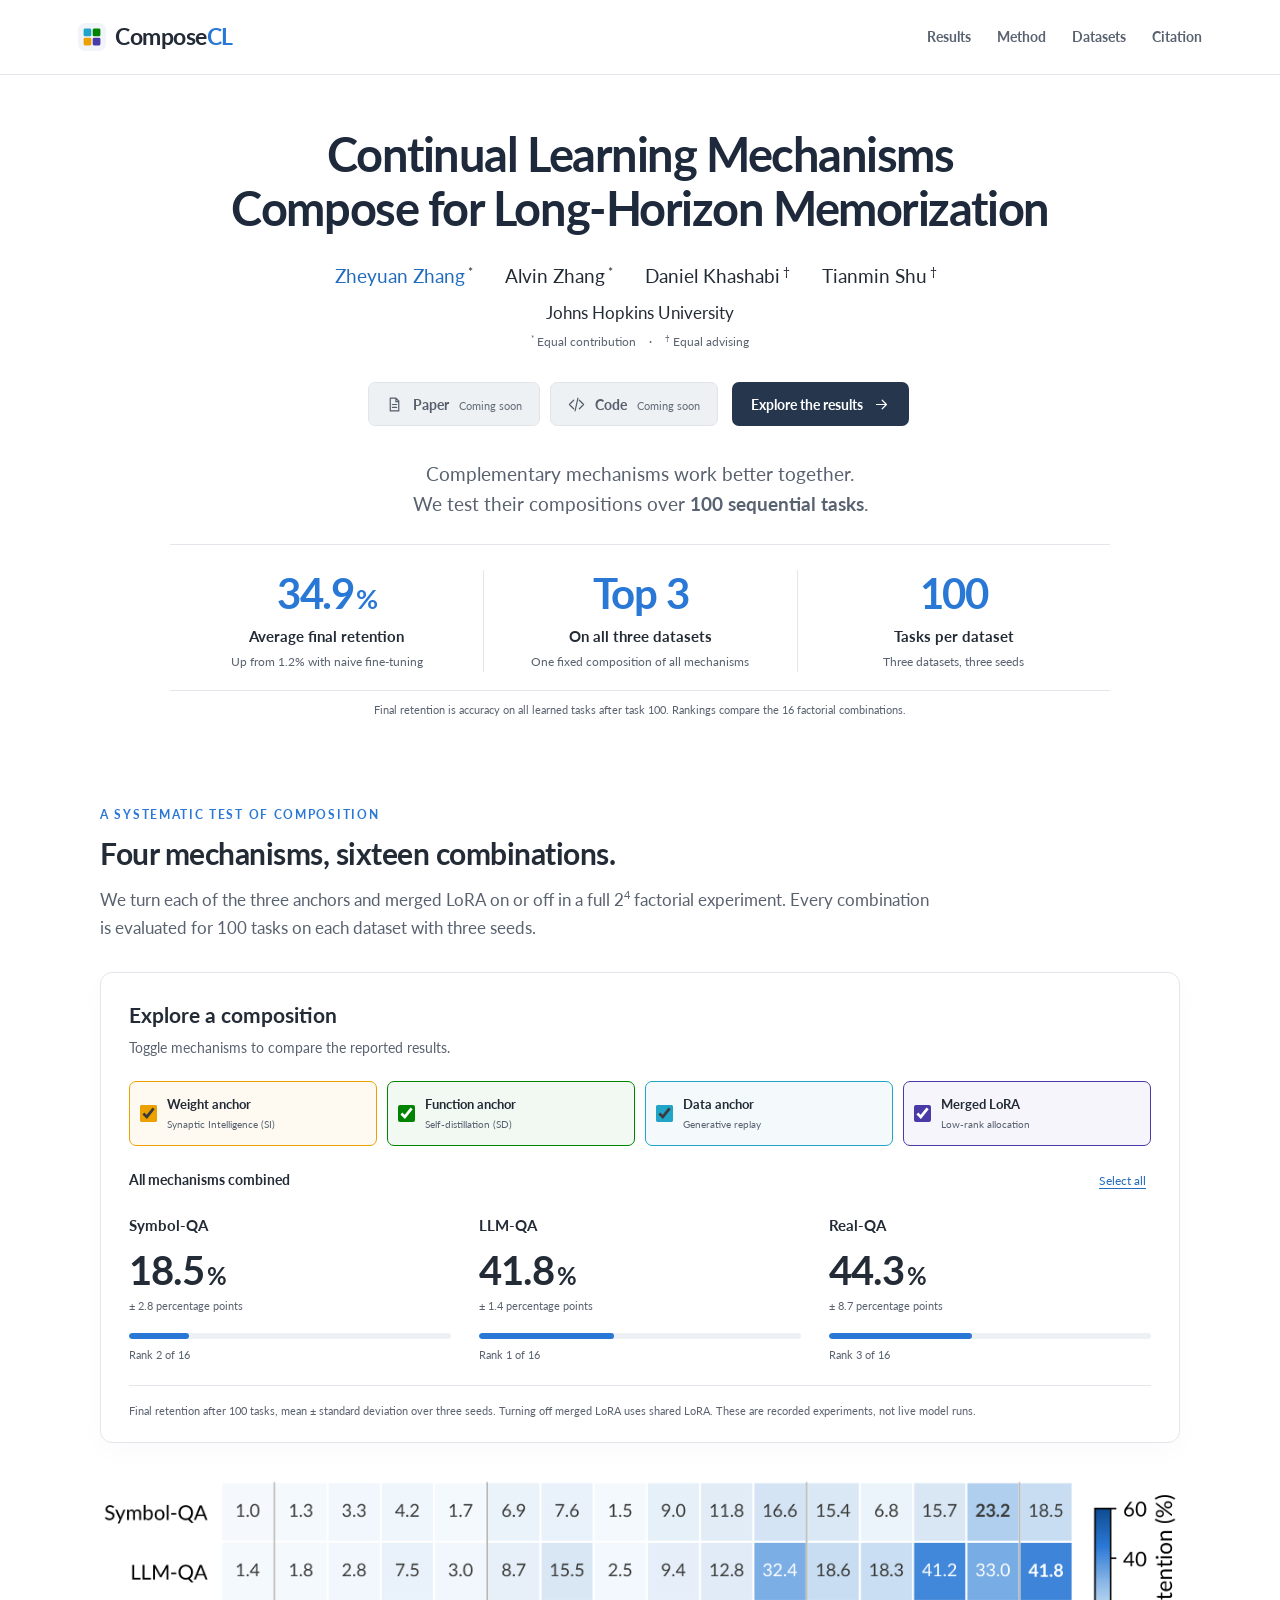
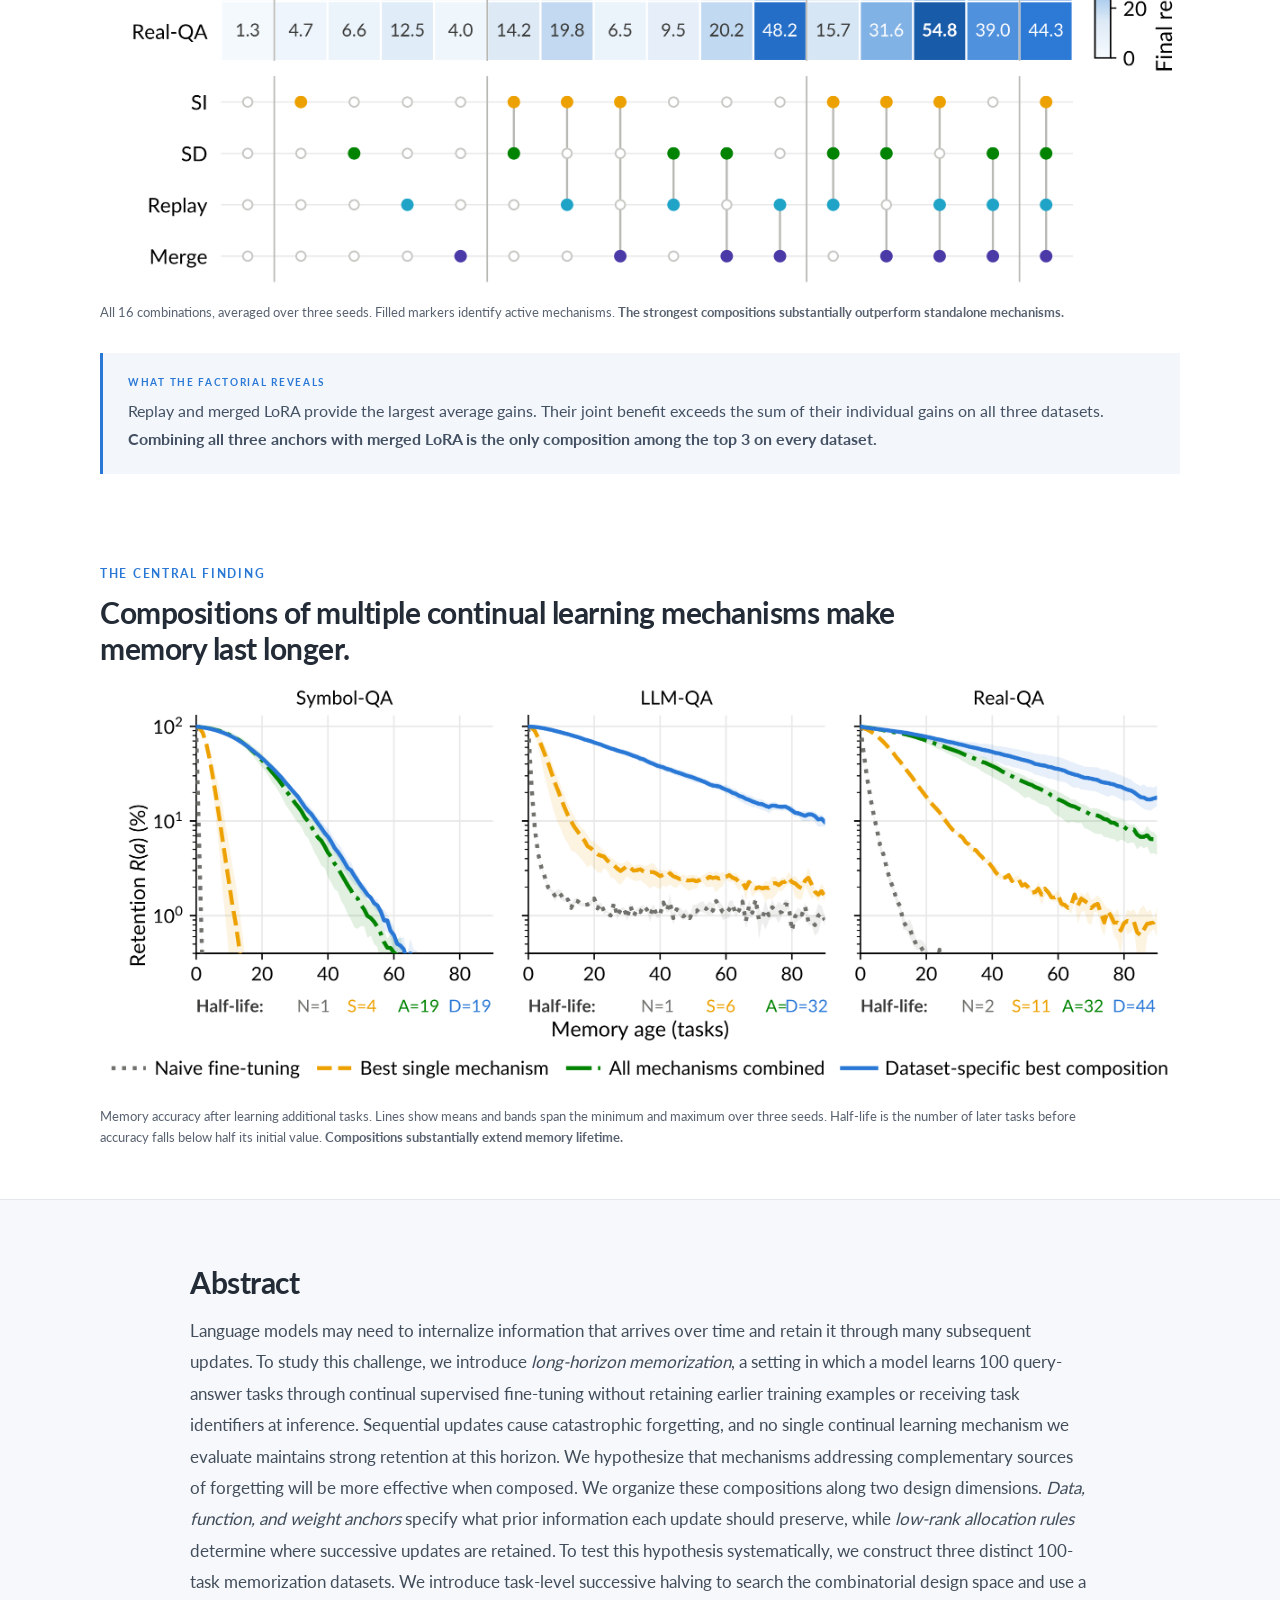
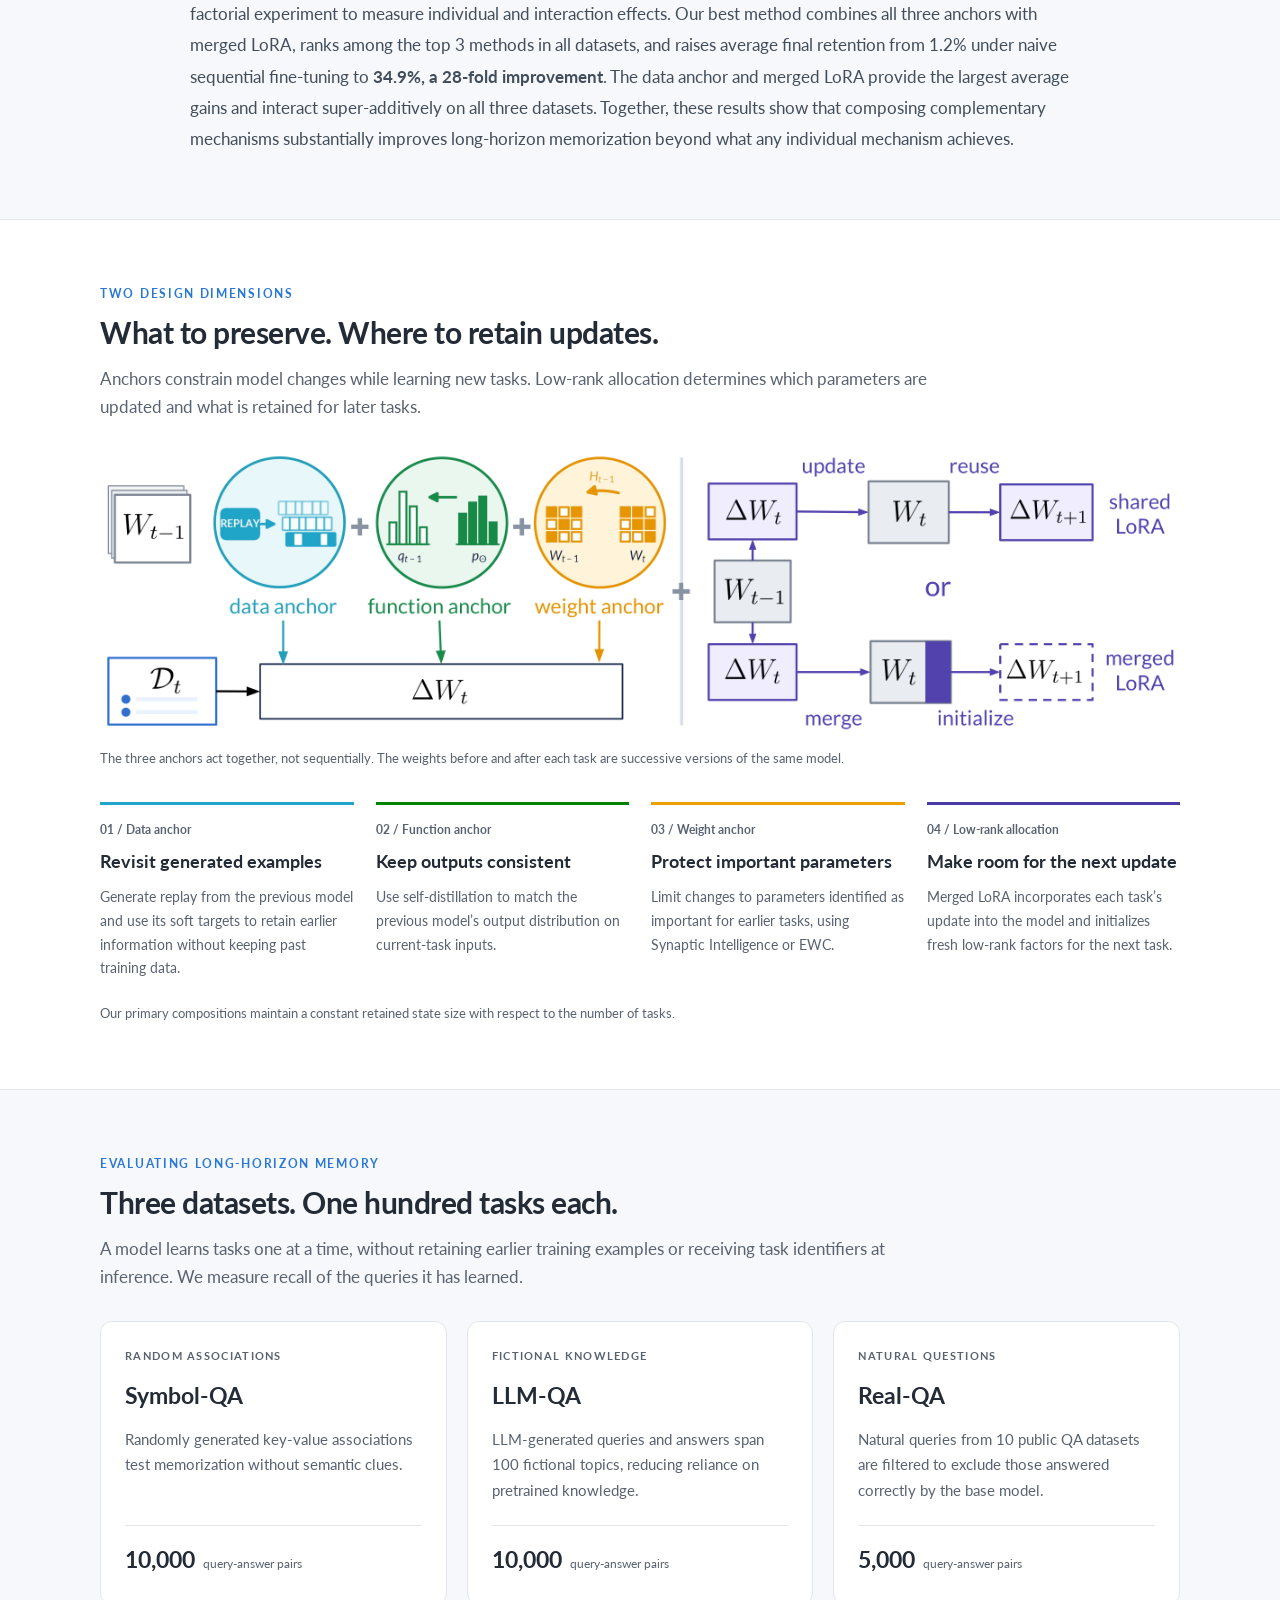
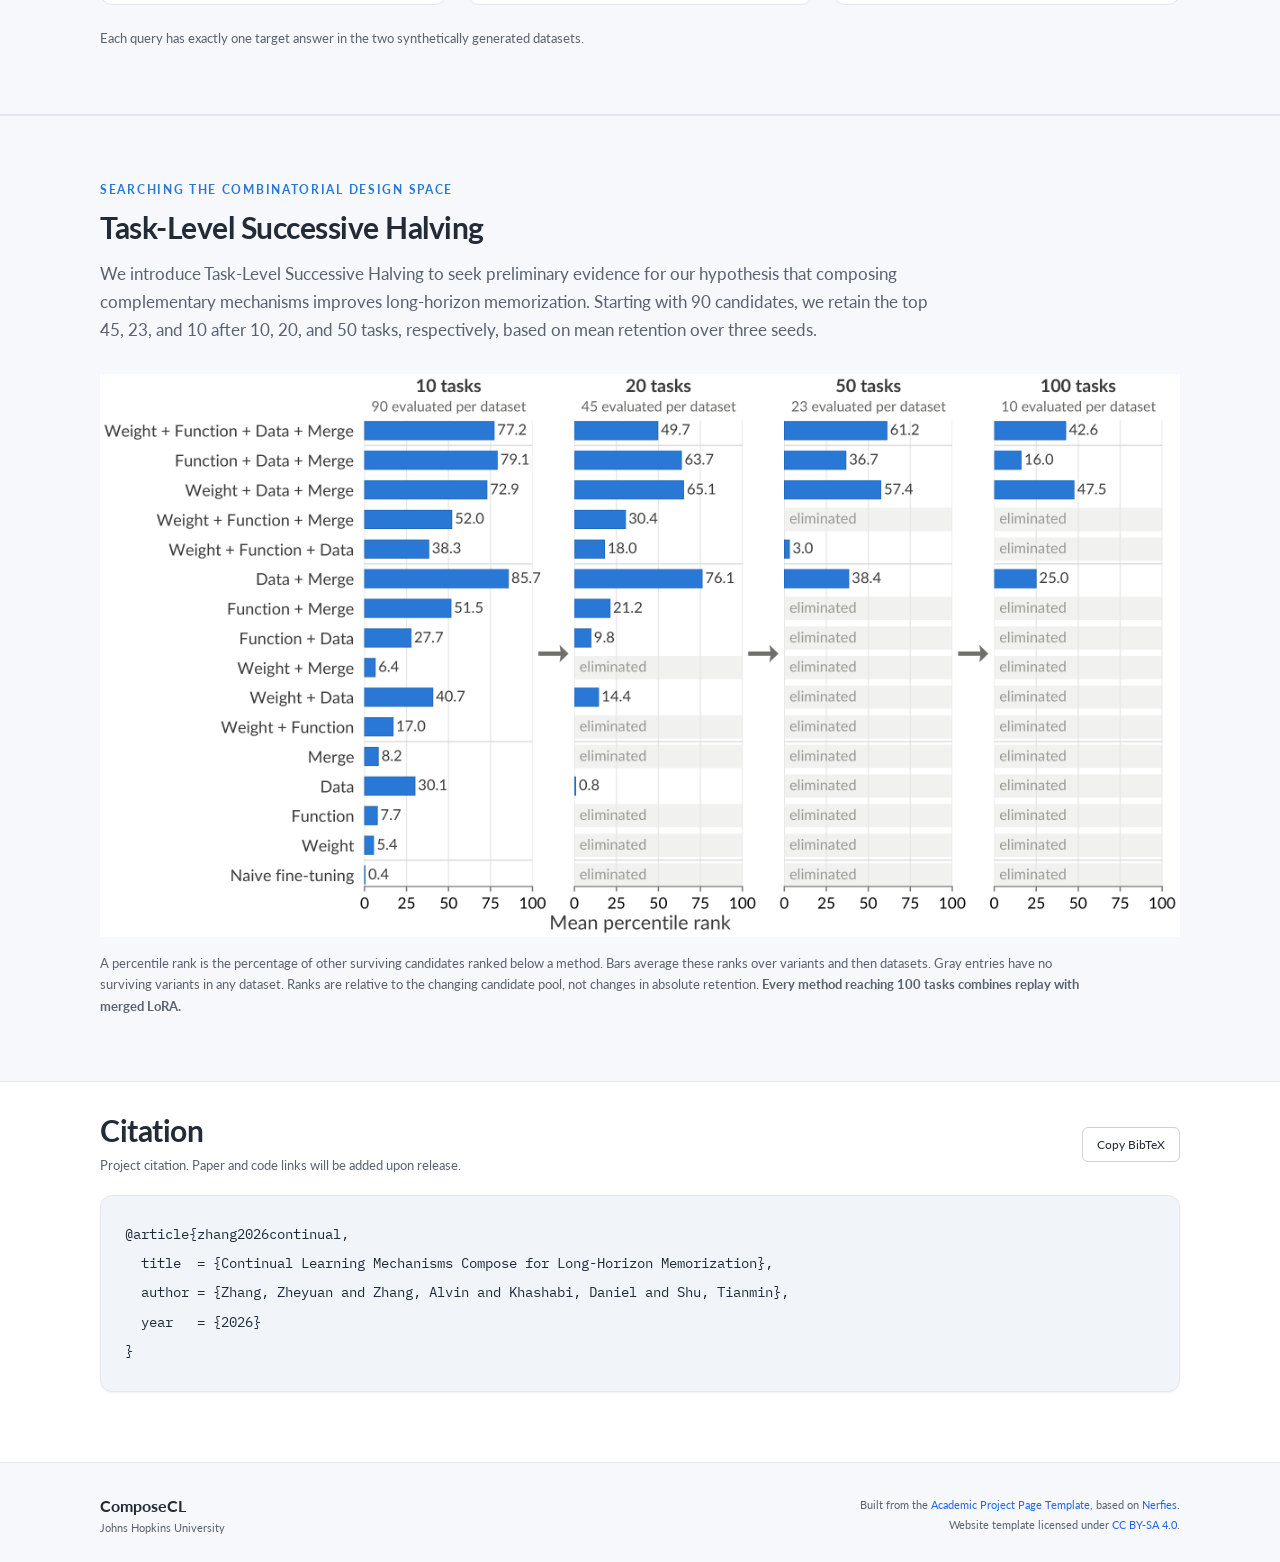
==== commit c43688f0: "Simplify project page and lead with interactive compositions" ====
--- a/index.html
+++ b/index.html
@@ -36,9 +36,9 @@
     <div class="header-inner">
       <a class="project-brand" href="#top" aria-label="ComposeCL home"><img src="static/images/favicon.svg" width="28" height="28" alt="">Compose<span>CL</span></a>
       <nav aria-label="Page navigation">
+        <a href="#results">Results</a>
         <a href="#method">Method</a>
         <a href="#datasets">Datasets</a>
-        <a href="#results">Results</a>
         <a href="#citation">Citation</a>
       </nav>
     </div>
@@ -48,7 +48,6 @@
     <section class="hero" id="top" aria-labelledby="paper-title">
       <div class="hero-body">
         <div class="container is-max-desktop has-text-centered">
-          <p class="eyebrow">Continual learning · Long-horizon memorization</p>
           <h1 class="title is-1 publication-title" id="paper-title">Continual Learning Mechanisms Compose for Long-Horizon Memorization</h1>
           <div class="publication-authors">
             <span class="author-block"><a href="https://zheyuanzhang.me/">Zheyuan Zhang</a><sup>*</sup></span>
@@ -71,65 +70,6 @@
           </div>
           <p class="headline-note">Final retention is accuracy on all learned tasks after task 100. Rankings compare the 16 factorial combinations.</p>
         </div>
-      </div>
-    </section>
-
-    <section class="teaser section" aria-labelledby="teaser-title">
-      <div class="container is-max-desktop">
-        <div class="section-heading compact-heading">
-          <p class="eyebrow">The central finding</p>
-          <h2 class="title is-3" id="teaser-title">Composition makes memories last longer.</h2>
-        </div>
-        <figure class="paper-figure">
-          <a class="figure-link" href="static/images/survival.png" aria-label="Open the memory-lifetime figure at full resolution"><img src="static/images/survival.png" width="2400" height="897" fetchpriority="high" alt="Memory accuracy declines much more slowly for compositions than for naive fine-tuning or the best single mechanism. The all-mechanism composition has memory half-lives of 19, 32, and 32 tasks on Symbol-QA, LLM-QA, and Real-QA."></a>
-          <figcaption>Memory accuracy after learning additional tasks. Lines show means and bands span the minimum and maximum over three seeds. Half-life is the number of later tasks before accuracy falls below half its initial value. <strong>Compositions substantially extend memory lifetime.</strong> <a class="pdf-link" href="static/figures/survival.pdf">Figure PDF ↗</a></figcaption>
-        </figure>
-      </div>
-    </section>
-
-    <section class="section abstract-section" id="abstract" aria-labelledby="abstract-title">
-      <div class="container is-max-desktop">
-        <h2 class="title is-3" id="abstract-title">Abstract</h2>
-        <div class="content abstract-copy">
-          <p>Language models may need to internalize information that arrives over time and retain it through many subsequent updates. To study this challenge, we introduce <em>long-horizon memorization</em>, a setting in which a model learns 100 query-answer tasks through continual supervised fine-tuning without retaining earlier training examples or receiving task identifiers at inference. Sequential updates cause catastrophic forgetting, and no single continual learning mechanism we evaluate maintains strong retention at this horizon. We hypothesize that mechanisms addressing complementary sources of forgetting will be more effective when composed. We organize these compositions along two design dimensions. <em>Data, function, and weight anchors</em> specify what prior information each update should preserve, while <em>low-rank allocation rules</em> determine where successive updates are retained. To test this hypothesis systematically, we construct three distinct 100-task memorization datasets. We introduce task-level successive halving to search the combinatorial design space and use a factorial experiment to measure individual and interaction effects. Our best method combines all three anchors with merged LoRA, ranks among the top 3 methods in all datasets, and raises average final retention from 1.2% under naive sequential fine-tuning to <strong>34.9%, a 28-fold improvement</strong>. The data anchor and merged LoRA provide the largest average gains and interact super-additively on all three datasets. Together, these results show that composing complementary mechanisms substantially improves long-horizon memorization beyond what any individual mechanism achieves.</p>
-        </div>
-      </div>
-    </section>
-
-    <section class="section" id="method" aria-labelledby="method-title">
-      <div class="container is-max-desktop">
-        <div class="section-heading">
-          <p class="eyebrow">Two design dimensions</p>
-          <h2 class="title is-3" id="method-title">What to preserve. Where to retain updates.</h2>
-          <p>Anchors constrain model changes while learning new tasks. Low-rank allocation determines which parameters are updated and what is retained for later tasks.</p>
-        </div>
-        <figure class="paper-figure method-figure">
-          <a class="figure-link" href="static/images/anchors-allocation.png" aria-label="Open the anchors and allocation diagram at full resolution"><img src="static/images/anchors-allocation.png" loading="lazy" width="2400" height="626" alt="Data, function, and weight anchors jointly constrain learning. Shared LoRA reuses the same low-rank factors, while merged LoRA merges each learned update into the model and initializes fresh factors for the next task."></a>
-          <figcaption>The three anchors act together, not sequentially. The weights before and after each task are successive versions of the same model. <a class="pdf-link" href="static/figures/anchors-allocation.pdf">Figure PDF ↗</a></figcaption>
-        </figure>
-        <div class="mechanism-grid">
-          <article class="mechanism-card data-anchor"><span class="mechanism-index">01 / Data anchor</span><h3>Revisit generated examples</h3><p>Generate replay from the previous model and use its soft targets to retain earlier information without keeping past training data.</p></article>
-          <article class="mechanism-card function-anchor"><span class="mechanism-index">02 / Function anchor</span><h3>Keep outputs consistent</h3><p>Use self-distillation to match the previous model’s output distribution on current-task inputs.</p></article>
-          <article class="mechanism-card weight-anchor"><span class="mechanism-index">03 / Weight anchor</span><h3>Protect important parameters</h3><p>Limit changes to parameters identified as important for earlier tasks, using Synaptic Intelligence or EWC.</p></article>
-          <article class="mechanism-card allocation"><span class="mechanism-index">04 / Low-rank allocation</span><h3>Make room for the next update</h3><p>Merged LoRA incorporates each task’s update into the model and initializes fresh low-rank factors for the next task.</p></article>
-        </div>
-        <p class="section-note">Our primary compositions maintain a constant retained state size with respect to the number of tasks.</p>
-      </div>
-    </section>
-
-    <section class="section tinted-section" id="datasets" aria-labelledby="datasets-title">
-      <div class="container is-max-desktop">
-        <div class="section-heading">
-          <p class="eyebrow">Evaluating long-horizon memory</p>
-          <h2 class="title is-3" id="datasets-title">Three datasets. One hundred tasks each.</h2>
-          <p>A model learns tasks one at a time, without retaining earlier training examples or receiving task identifiers at inference. We measure recall of the queries it has learned.</p>
-        </div>
-        <div class="dataset-grid">
-          <article class="dataset-card"><p class="dataset-kind">Random associations</p><h3>Symbol-QA</h3><p>Randomly generated key-value associations test memorization without semantic clues.</p><div class="dataset-count"><strong>10,000</strong><span>query-answer pairs</span></div></article>
-          <article class="dataset-card"><p class="dataset-kind">Fictional knowledge</p><h3>LLM-QA</h3><p>LLM-generated queries and answers span 100 fictional topics, reducing reliance on pretrained knowledge.</p><div class="dataset-count"><strong>10,000</strong><span>query-answer pairs</span></div></article>
-          <article class="dataset-card"><p class="dataset-kind">Natural questions</p><h3>Real-QA</h3><p>Natural queries from 10 public QA datasets are filtered to exclude those answered correctly by the base model.</p><div class="dataset-count"><strong>5,000</strong><span>query-answer pairs</span></div></article>
-        </div>
-        <p class="section-note">Each query has exactly one target answer in the two synthetically generated datasets.</p>
       </div>
     </section>
 
@@ -159,9 +99,68 @@
         </div>
         <figure class="paper-figure factorial-figure">
           <a class="figure-link" href="static/images/factorial.png" aria-label="Open all sixteen factorial results at full resolution"><img src="static/images/factorial.png" loading="lazy" width="2400" height="905" alt="Final retention for all sixteen combinations. The best means are 23.2% on Symbol-QA, 41.8% on LLM-QA, and 54.8% on Real-QA. Filled markers identify active mechanisms."></a>
-          <figcaption>All 16 combinations, averaged over three seeds. Filled markers identify active mechanisms. <strong>The strongest compositions substantially outperform standalone mechanisms.</strong> <a class="pdf-link" href="static/figures/factorial.pdf">Figure PDF ↗</a></figcaption>
+          <figcaption>All 16 combinations, averaged over three seeds. Filled markers identify active mechanisms. <strong>The strongest compositions substantially outperform standalone mechanisms.</strong></figcaption>
         </figure>
         <div class="finding-callout"><span class="eyebrow">What the factorial reveals</span><p>Replay and merged LoRA provide the largest average gains. Their joint benefit exceeds the sum of their individual gains on all three datasets. <strong>Combining all three anchors with merged LoRA is the only composition among the top 3 on every dataset.</strong></p></div>
+      </div>
+    </section>
+
+    <section class="teaser section" aria-labelledby="teaser-title">
+      <div class="container is-max-desktop">
+        <div class="section-heading compact-heading">
+          <p class="eyebrow">The central finding</p>
+          <h2 class="title is-3" id="teaser-title">Compositions of multiple continual learning mechanisms make memory last longer.</h2>
+        </div>
+        <figure class="paper-figure">
+          <a class="figure-link" href="static/images/survival.png" aria-label="Open the memory-lifetime figure at full resolution"><img src="static/images/survival.png" width="2400" height="897" fetchpriority="high" alt="Memory accuracy declines much more slowly for compositions than for naive fine-tuning or the best single mechanism. The all-mechanism composition has memory half-lives of 19, 32, and 32 tasks on Symbol-QA, LLM-QA, and Real-QA."></a>
+          <figcaption>Memory accuracy after learning additional tasks. Lines show means and bands span the minimum and maximum over three seeds. Half-life is the number of later tasks before accuracy falls below half its initial value. <strong>Compositions substantially extend memory lifetime.</strong></figcaption>
+        </figure>
+      </div>
+    </section>
+
+    <section class="section abstract-section" id="abstract" aria-labelledby="abstract-title">
+      <div class="container is-max-desktop">
+        <h2 class="title is-3" id="abstract-title">Abstract</h2>
+        <div class="content abstract-copy">
+          <p>Language models may need to internalize information that arrives over time and retain it through many subsequent updates. To study this challenge, we introduce <em>long-horizon memorization</em>, a setting in which a model learns 100 query-answer tasks through continual supervised fine-tuning without retaining earlier training examples or receiving task identifiers at inference. Sequential updates cause catastrophic forgetting, and no single continual learning mechanism we evaluate maintains strong retention at this horizon. We hypothesize that mechanisms addressing complementary sources of forgetting will be more effective when composed. We organize these compositions along two design dimensions. <em>Data, function, and weight anchors</em> specify what prior information each update should preserve, while <em>low-rank allocation rules</em> determine where successive updates are retained. To test this hypothesis systematically, we construct three distinct 100-task memorization datasets. We introduce task-level successive halving to search the combinatorial design space and use a factorial experiment to measure individual and interaction effects. Our best method combines all three anchors with merged LoRA, ranks among the top 3 methods in all datasets, and raises average final retention from 1.2% under naive sequential fine-tuning to <strong>34.9%, a 28-fold improvement</strong>. The data anchor and merged LoRA provide the largest average gains and interact super-additively on all three datasets. Together, these results show that composing complementary mechanisms substantially improves long-horizon memorization beyond what any individual mechanism achieves.</p>
+        </div>
+      </div>
+    </section>
+
+    <section class="section" id="method" aria-labelledby="method-title">
+      <div class="container is-max-desktop">
+        <div class="section-heading">
+          <p class="eyebrow">Two design dimensions</p>
+          <h2 class="title is-3" id="method-title">What to preserve. Where to retain updates.</h2>
+          <p>Anchors constrain model changes while learning new tasks. Low-rank allocation determines which parameters are updated and what is retained for later tasks.</p>
+        </div>
+        <figure class="paper-figure method-figure">
+          <a class="figure-link" href="static/images/anchors-allocation.png" aria-label="Open the anchors and allocation diagram at full resolution"><img src="static/images/anchors-allocation.png" loading="lazy" width="2400" height="626" alt="Data, function, and weight anchors jointly constrain learning. Shared LoRA reuses the same low-rank factors, while merged LoRA merges each learned update into the model and initializes fresh factors for the next task."></a>
+          <figcaption>The three anchors act together, not sequentially. The weights before and after each task are successive versions of the same model.</figcaption>
+        </figure>
+        <div class="mechanism-grid">
+          <article class="mechanism-card data-anchor"><span class="mechanism-index">01 / Data anchor</span><h3>Revisit generated examples</h3><p>Generate replay from the previous model and use its soft targets to retain earlier information without keeping past training data.</p></article>
+          <article class="mechanism-card function-anchor"><span class="mechanism-index">02 / Function anchor</span><h3>Keep outputs consistent</h3><p>Use self-distillation to match the previous model’s output distribution on current-task inputs.</p></article>
+          <article class="mechanism-card weight-anchor"><span class="mechanism-index">03 / Weight anchor</span><h3>Protect important parameters</h3><p>Limit changes to parameters identified as important for earlier tasks, using Synaptic Intelligence or EWC.</p></article>
+          <article class="mechanism-card allocation"><span class="mechanism-index">04 / Low-rank allocation</span><h3>Make room for the next update</h3><p>Merged LoRA incorporates each task’s update into the model and initializes fresh low-rank factors for the next task.</p></article>
+        </div>
+        <p class="section-note">Our primary compositions maintain a constant retained state size with respect to the number of tasks.</p>
+      </div>
+    </section>
+
+    <section class="section tinted-section" id="datasets" aria-labelledby="datasets-title">
+      <div class="container is-max-desktop">
+        <div class="section-heading">
+          <p class="eyebrow">Evaluating long-horizon memory</p>
+          <h2 class="title is-3" id="datasets-title">Three datasets. One hundred tasks each.</h2>
+          <p>A model learns tasks one at a time, without retaining earlier training examples or receiving task identifiers at inference. We measure recall of the queries it has learned.</p>
+        </div>
+        <div class="dataset-grid">
+          <article class="dataset-card"><p class="dataset-kind">Random associations</p><h3>Symbol-QA</h3><p>Randomly generated key-value associations test memorization without semantic clues.</p><div class="dataset-count"><strong>10,000</strong><span>query-answer pairs</span></div></article>
+          <article class="dataset-card"><p class="dataset-kind">Fictional knowledge</p><h3>LLM-QA</h3><p>LLM-generated queries and answers span 100 fictional topics, reducing reliance on pretrained knowledge.</p><div class="dataset-count"><strong>10,000</strong><span>query-answer pairs</span></div></article>
+          <article class="dataset-card"><p class="dataset-kind">Natural questions</p><h3>Real-QA</h3><p>Natural queries from 10 public QA datasets are filtered to exclude those answered correctly by the base model.</p><div class="dataset-count"><strong>5,000</strong><span>query-answer pairs</span></div></article>
+        </div>
+        <p class="section-note">Each query has exactly one target answer in the two synthetically generated datasets.</p>
       </div>
     </section>
 
@@ -169,31 +168,23 @@
       <div class="container is-max-desktop">
         <div class="section-heading">
           <p class="eyebrow">Searching the combinatorial design space</p>
-          <h2 class="title is-3" id="search-title">Successive halving, measured in tasks.</h2>
-          <p>We begin with 90 candidate methods and extend the task horizon for the surviving set. After 10, 20, and 50 tasks, we retain the top 45, 23, and 10 candidates, respectively, ranked by mean retention over three seeds.</p>
+          <h2 class="title is-3" id="search-title">Task-Level Successive Halving</h2>
+          <p>We introduce Task-Level Successive Halving to seek preliminary evidence for our hypothesis that composing complementary mechanisms improves long-horizon memorization. Starting with 90 candidates, we retain the top 45, 23, and 10 after 10, 20, and 50 tasks, respectively, based on mean retention over three seeds.</p>
         </div>
         <figure class="paper-figure">
           <a class="figure-link" href="static/images/sho-results.png" aria-label="Open the successive-halving figure at full resolution"><img src="static/images/sho-results.png" loading="lazy" width="2400" height="1250" alt="Four stages of task-level successive halving at 10, 20, 50, and 100 tasks. Standalone mechanisms are eliminated before 50 tasks. All methods reaching 100 tasks combine a data anchor with merged LoRA."></a>
-          <figcaption>A percentile rank is the percentage of other surviving candidates ranked below a method. Bars average these ranks over variants and then datasets. Gray entries have no surviving variants in any dataset. Ranks are relative to the changing candidate pool, not changes in absolute retention. <strong>Every method reaching 100 tasks combines replay with merged LoRA.</strong> <a class="pdf-link" href="static/figures/sho-results.pdf">Figure PDF ↗</a></figcaption>
+          <figcaption>A percentile rank is the percentage of other surviving candidates ranked below a method. Bars average these ranks over variants and then datasets. Gray entries have no surviving variants in any dataset. Ranks are relative to the changing candidate pool, not changes in absolute retention. <strong>Every method reaching 100 tasks combines replay with merged LoRA.</strong></figcaption>
         </figure>
-      </div>
-    </section>
-
-    <section class="section scope-section" aria-labelledby="scope-title">
-      <div class="container is-max-desktop scope-inner">
-        <h2 class="title is-3" id="scope-title">Scope and limitations</h2>
-        <p>We study memorization of learned queries, not generalization to new formulations of those queries. Stronger memorization also does not ensure preservation of general capability. Our additional reasoning and knowledge evaluations still show substantial forgetting.</p>
       </div>
     </section>
 
     <section class="section citation-section" id="citation" aria-labelledby="citation-title">
       <div class="container is-max-desktop">
         <div class="citation-heading"><div><h2 class="title is-3" id="citation-title">Citation</h2><p>Project citation. Paper and code links will be added upon release.</p></div><button type="button" class="copy-button" id="copy-bibtex" hidden>Copy BibTeX</button></div>
-        <pre class="bibtex"><code id="bibtex-code">@misc{zhang2026continual,
+        <pre class="bibtex"><code id="bibtex-code">@article{zhang2026continual,
   title  = {Continual Learning Mechanisms Compose for Long-Horizon Memorization},
   author = {Zhang, Zheyuan and Zhang, Alvin and Khashabi, Daniel and Shu, Tianmin},
-  year   = {2026},
-  url    = {https://compose-cl.github.io/}
+  year   = {2026}
 }</code></pre>
         <p class="copy-status" id="copy-status" role="status" aria-live="polite"></p>
       </div>
--- a/static/css/project.css
+++ b/static/css/project.css
@@ -65,7 +65,7 @@
 .paper-figure .figure-link{display:block;border-radius:4px}
 .paper-figure img{display:block;width:100%;height:auto}
 .paper-figure figcaption{font-size:13px;line-height:1.65;color:var(--muted);padding-top:16px;max-width:980px}
-.pdf-link{white-space:nowrap;margin-left:5px;font-size:12px}
+
 .abstract-section{background:var(--paper);border-top:1px solid var(--line);border-bottom:1px solid var(--line)}
 .abstract-section .container{max-width:900px!important}
 .abstract-copy{font-size:17px;line-height:1.85;color:#424d5b}
@@ -115,10 +115,6 @@
 .finding-callout{margin-top:30px;border-left:3px solid var(--blue);background:#f3f7fc;padding:21px 25px}
 .finding-callout .eyebrow{display:block;margin-bottom:7px;font-size:10px}
 .finding-callout p{font-size:16px;line-height:1.75;color:#445163}
-.scope-section{padding-top:45px;padding-bottom:45px}
-.scope-inner{display:grid;grid-template-columns:230px 1fr;gap:35px;align-items:start}
-.scope-inner .title.is-3{font-size:21px!important}
-.scope-inner p{font-size:14px;line-height:1.8;color:var(--muted)}
 .citation-section{padding-top:30px;padding-bottom:40px}
 .citation-heading{display:flex;justify-content:space-between;align-items:center;gap:20px;margin-bottom:18px}
 .citation-heading .title.is-3{margin-bottom:7px!important}
@@ -134,7 +130,7 @@
 .footer-project span{display:block;font-size:11px;color:var(--muted);font-weight:400}
 .footer-inner p{font-size:11px;color:var(--muted);line-height:1.8;text-align:right}
 @media(min-width:1400px){.hero-body{padding-top:65px}}
-@media(max-width:900px){.publication-title{font-size:40px!important}.mechanism-grid{grid-template-columns:repeat(2,1fr);gap:26px}.mechanism-toggles{grid-template-columns:repeat(2,1fr)}.mechanism-toggle small{font-size:11px}.dataset-card{padding:22px 18px}.scope-inner{grid-template-columns:190px 1fr;gap:25px}}
+@media(max-width:900px){.publication-title{font-size:40px!important}.mechanism-grid{grid-template-columns:repeat(2,1fr);gap:26px}.mechanism-toggles{grid-template-columns:repeat(2,1fr)}.mechanism-toggle small{font-size:11px}.dataset-card{padding:22px 18px}}
 @media(max-width:640px){
   .header-inner{padding:15px 19px;gap:15px;flex-wrap:wrap}.project-brand{font-size:21px}.header-inner nav{gap:16px;font-size:12px}
   .hero-body{padding:35px 20px 15px}.publication-title{font-size:32px!important;letter-spacing:-.8px;margin-bottom:22px!important;line-height:1.17!important}
@@ -142,12 +138,12 @@
   .affiliation{font-size:14px}.author-notes{font-size:10px;margin-top:5px;margin-bottom:21px}.author-notes span{margin:0 5px}
   .publication-links{gap:8px}.resource-button{font-size:12px!important;padding:0 12px!important;height:40px}.release-label{font-size:10px;margin-left:4px}.resource-button svg{width:14px;height:14px}
   .hero-summary{font-size:16px}.headline-results{padding:20px 0 15px}.headline-results>div{padding:0 8px}.headline-results strong{font-size:31px}.headline-results strong span{font-size:20px}.headline-results>div>span{font-size:11px;line-height:1.4}.headline-results small{font-size:10px;line-height:1.5;margin-top:6px}.headline-note{font-size:10px;line-height:1.6}
-  .section{padding:42px 20px}.teaser.section{padding:22px 20px 35px}.title.is-3{font-size:25px!important;line-height:1.25}.section-heading p:not(.eyebrow){font-size:15px}.paper-figure figcaption{font-size:11px;padding-top:12px}.pdf-link{font-size:11px}.abstract-copy{font-size:15px;line-height:1.8}
+  .section{padding:42px 20px}.teaser.section{padding:22px 20px 35px}.title.is-3{font-size:25px!important;line-height:1.25}.section-heading p:not(.eyebrow){font-size:15px}.paper-figure figcaption{font-size:11px;padding-top:12px}.abstract-copy{font-size:15px;line-height:1.8}
   .mechanism-grid{gap:22px 18px}.mechanism-index{font-size:10px}.mechanism-card h3{font-size:16px}.mechanism-card p{font-size:13px}.section-note{font-size:12px}
   .dataset-grid{grid-template-columns:1fr;gap:14px}.dataset-card{padding:22px}.dataset-card h3{font-size:22px;margin-bottom:7px}.dataset-card>p:not(.dataset-kind){margin-bottom:14px}.dataset-kind{margin-bottom:6px}.dataset-count{padding-top:10px}
   .composition-explorer{padding:19px 16px}.explorer-heading h3{font-size:19px}.explorer-heading p{font-size:12px}.mechanism-toggles{gap:8px;margin:18px 0}.mechanism-toggle{gap:7px;padding:10px 7px}.mechanism-toggle strong{font-size:11px}.mechanism-toggle small{font-size:9px}.mechanism-toggle input{width:15px;height:15px}.explorer-summary{gap:8px}#selected-composition{font-size:12px}.text-button{font-size:11px}
   .retention-grid{gap:13px}.retention-result h4{font-size:12px}.retention-value{font-size:29px}.retention-value .percent{font-size:16px}.retention-uncertainty{font-size:9px}.retention-rank{font-size:10px}.explorer-note{font-size:10px}.finding-callout{padding:17px 18px}.finding-callout p{font-size:14px}
-  .scope-inner{grid-template-columns:1fr;gap:3px}.scope-inner p{font-size:13px}.citation-heading{align-items:start;gap:15px}.citation-heading p{font-size:12px}.copy-button{font-size:11px;padding:8px 10px}.bibtex{font-size:11px;padding:16px}.footer-inner{flex-direction:column;align-items:flex-start;gap:15px}.footer-inner p{text-align:left}
+  .citation-heading{align-items:start;gap:15px}.citation-heading p{font-size:12px}.copy-button{font-size:11px;padding:8px 10px}.bibtex{font-size:11px;padding:16px}.footer-inner{flex-direction:column;align-items:flex-start;gap:15px}.footer-inner p{text-align:left}
 }
 @media(max-width:380px){.header-inner{justify-content:center}.header-inner nav{gap:24px}.publication-title{font-size:28px!important}.hero-body{padding-left:16px;padding-right:16px}.section{padding-left:16px;padding-right:16px}.headline-results strong{font-size:27px}.headline-results small{font-size:9px}.mechanism-toggles{grid-template-columns:1fr}.mechanism-toggle strong{font-size:13px}.mechanism-toggle small{font-size:10px}.retention-grid{gap:8px}.retention-value{font-size:25px}.retention-uncertainty{font-size:8px}.mechanism-grid{grid-template-columns:1fr}.publication-links .link-block{width:auto!important}.publication-links .button{width:auto!important}}
 @media(prefers-reduced-motion:reduce){html{scroll-behavior:auto}*,*::before,*::after{animation:none!important;transition:none!important}}
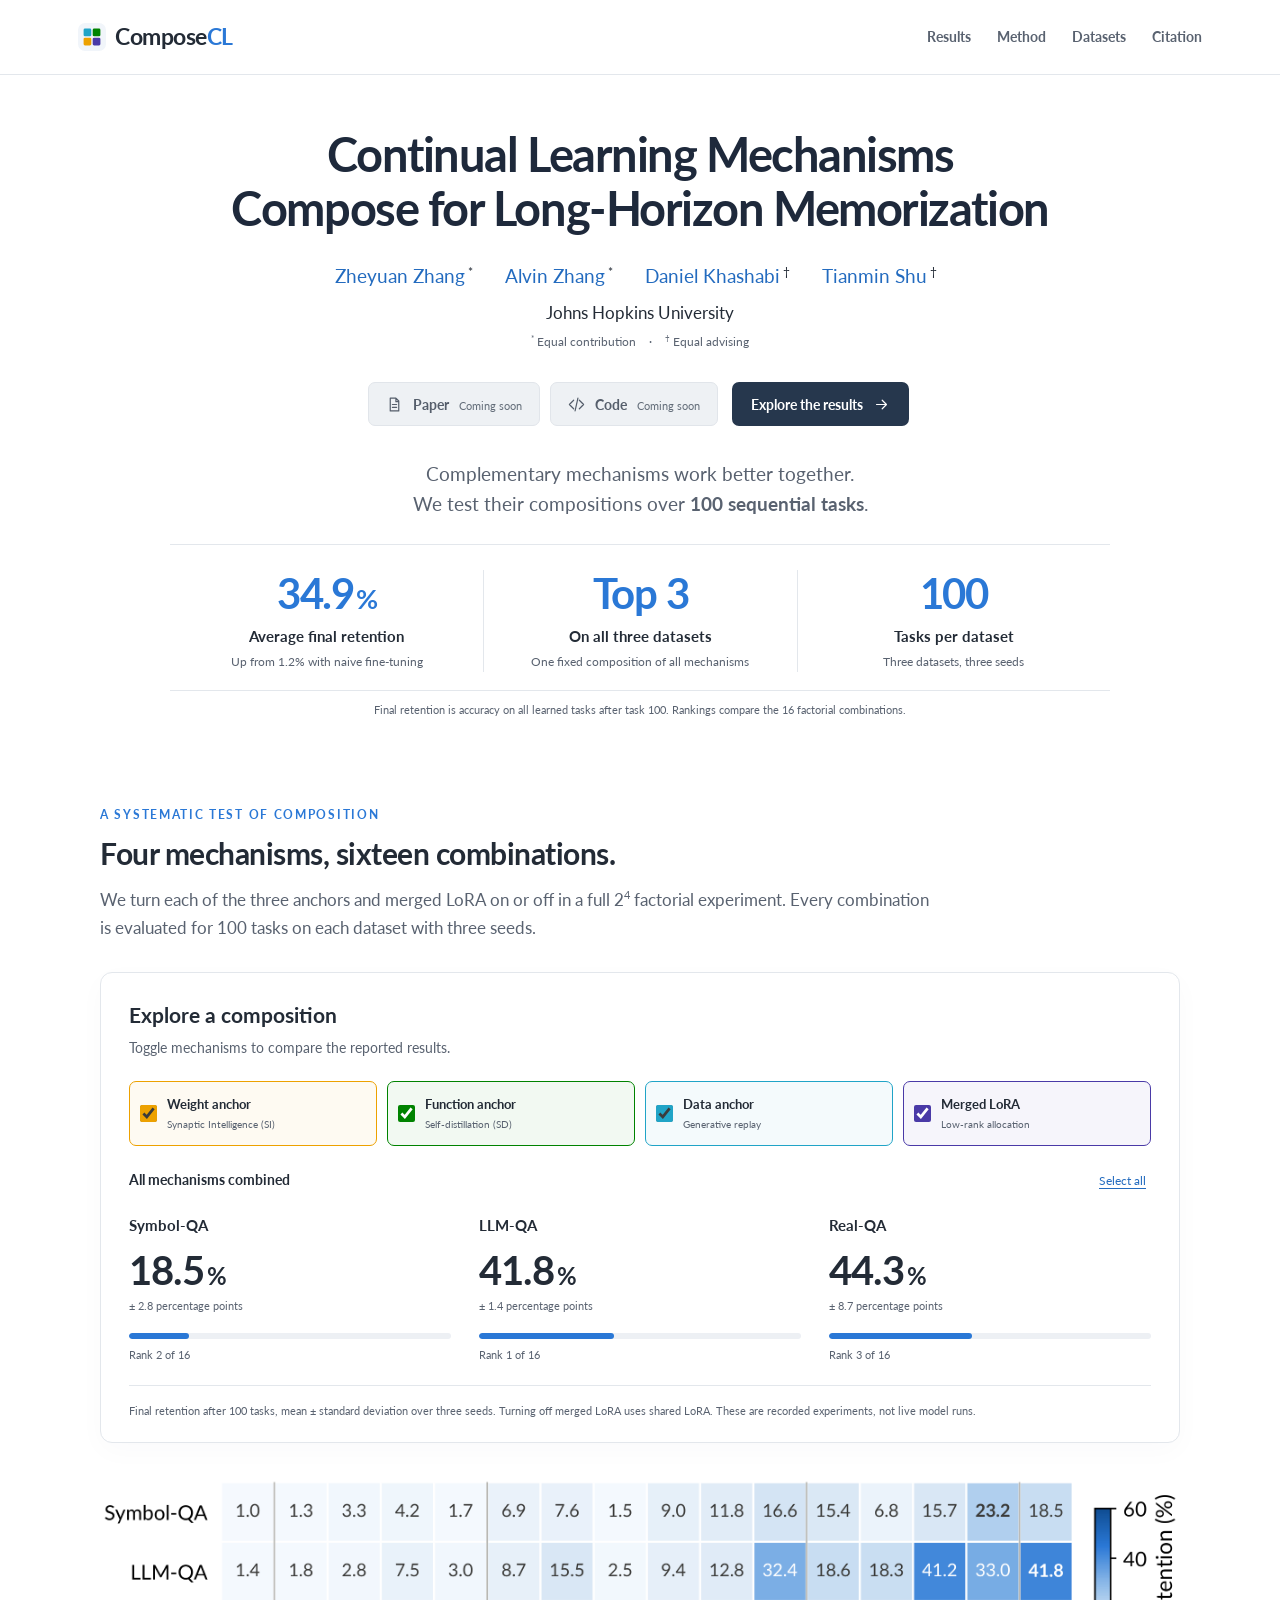
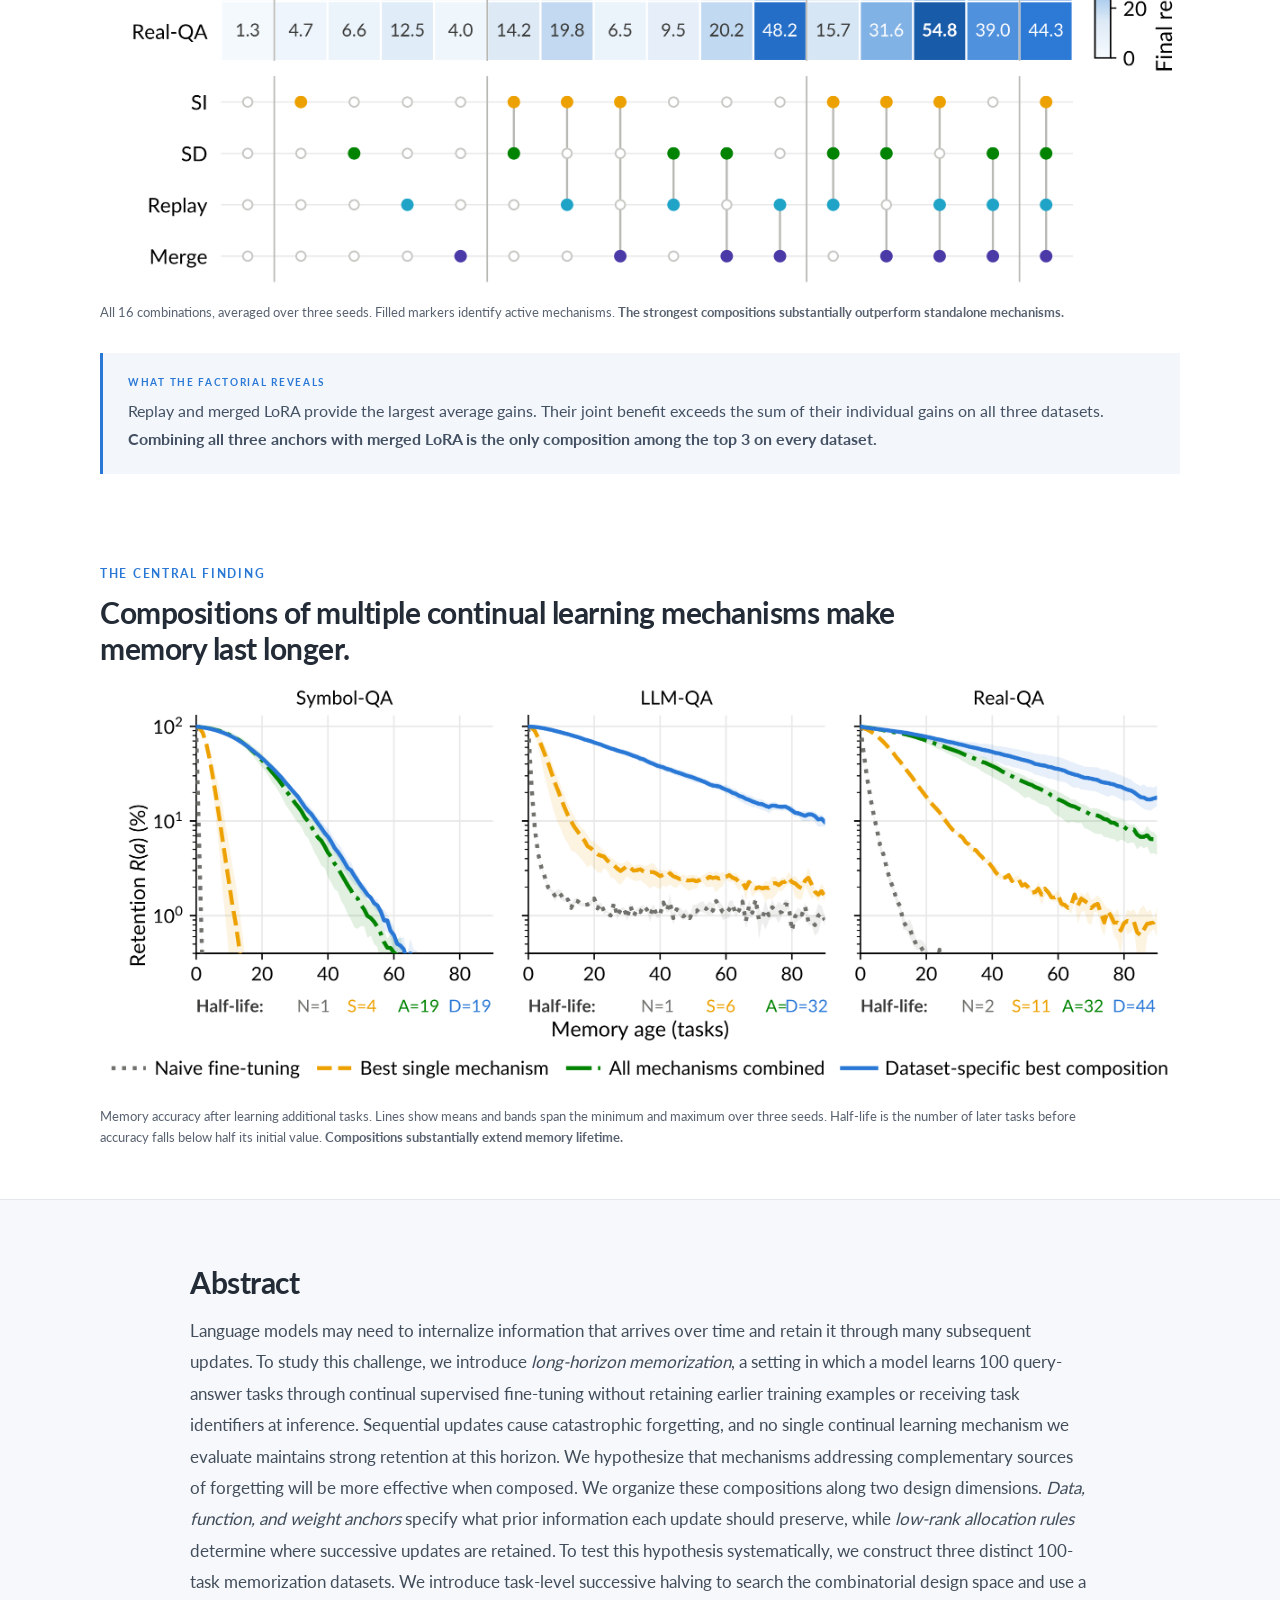
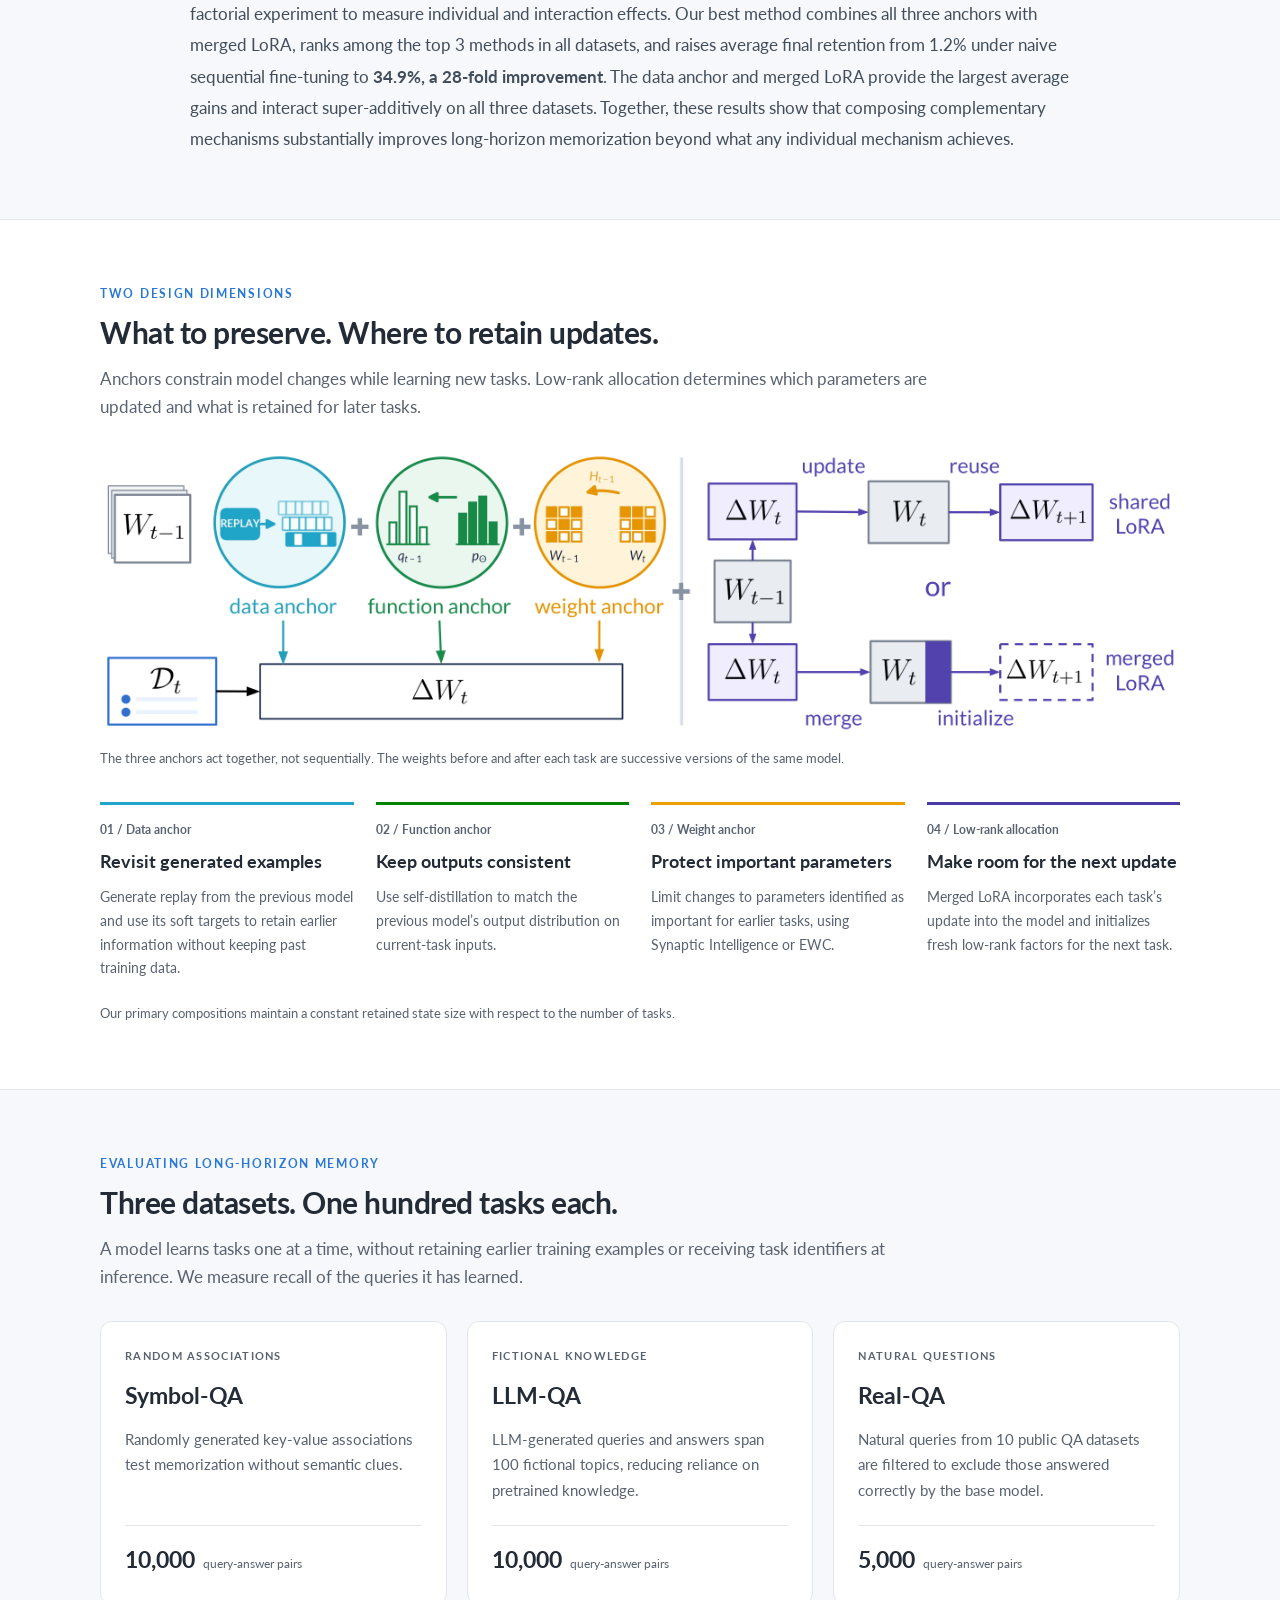
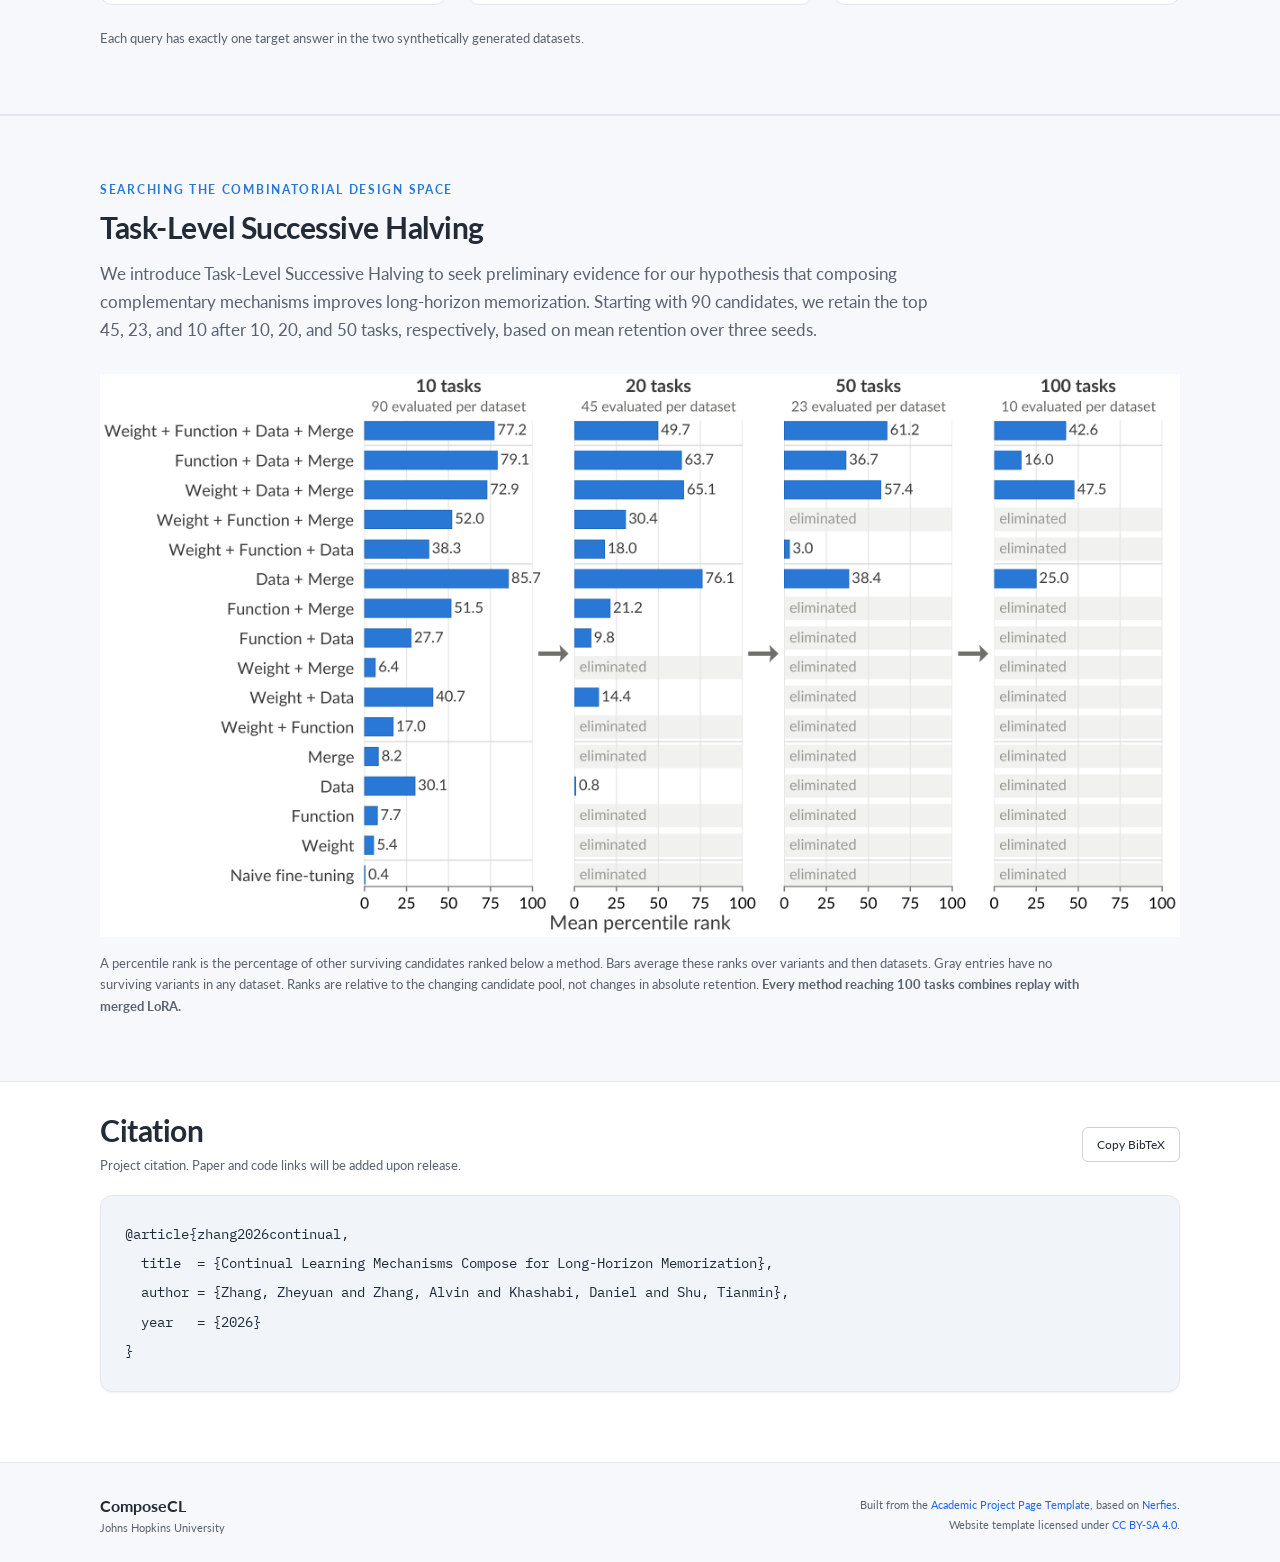
==== commit 7b09cb70: "Add homepage links for all authors" ====
--- a/index.html
+++ b/index.html
@@ -51,9 +51,9 @@
           <h1 class="title is-1 publication-title" id="paper-title">Continual Learning Mechanisms Compose for Long-Horizon Memorization</h1>
           <div class="publication-authors">
             <span class="author-block"><a href="https://zheyuanzhang.me/">Zheyuan Zhang</a><sup>*</sup></span>
-            <span class="author-block">Alvin Zhang<sup>*</sup></span>
-            <span class="author-block">Daniel Khashabi<sup>†</sup></span>
-            <span class="author-block">Tianmin Shu<sup>†</sup></span>
+            <span class="author-block"><a href="https://scholar.google.com/citations?user=BLkk5kYAAAAJ">Alvin Zhang</a><sup>*</sup></span>
+            <span class="author-block"><a href="https://danielkhashabi.com/">Daniel Khashabi</a><sup>†</sup></span>
+            <span class="author-block"><a href="https://www.tshu.io/">Tianmin Shu</a><sup>†</sup></span>
           </div>
           <p class="affiliation">Johns Hopkins University</p>
           <p class="author-notes"><sup>*</sup> Equal contribution <span aria-hidden="true">·</span> <sup>†</sup> Equal advising</p>
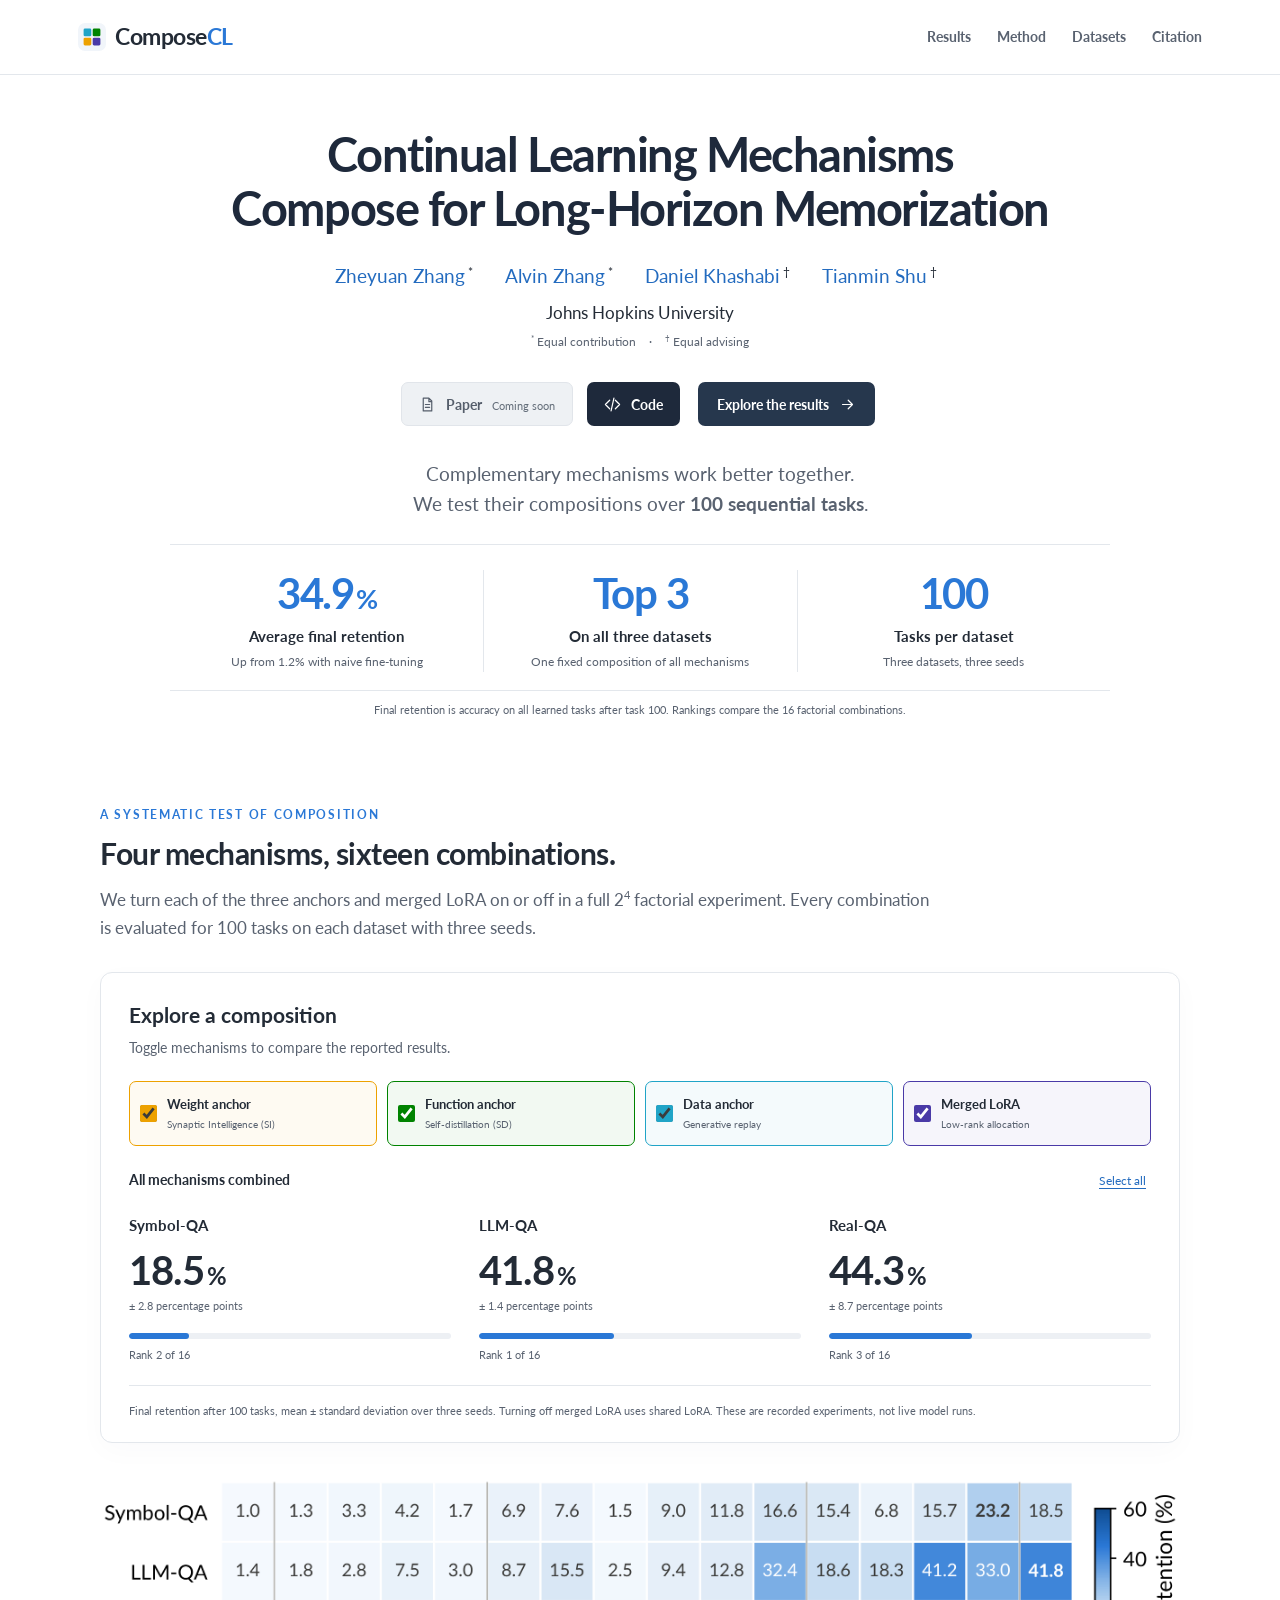
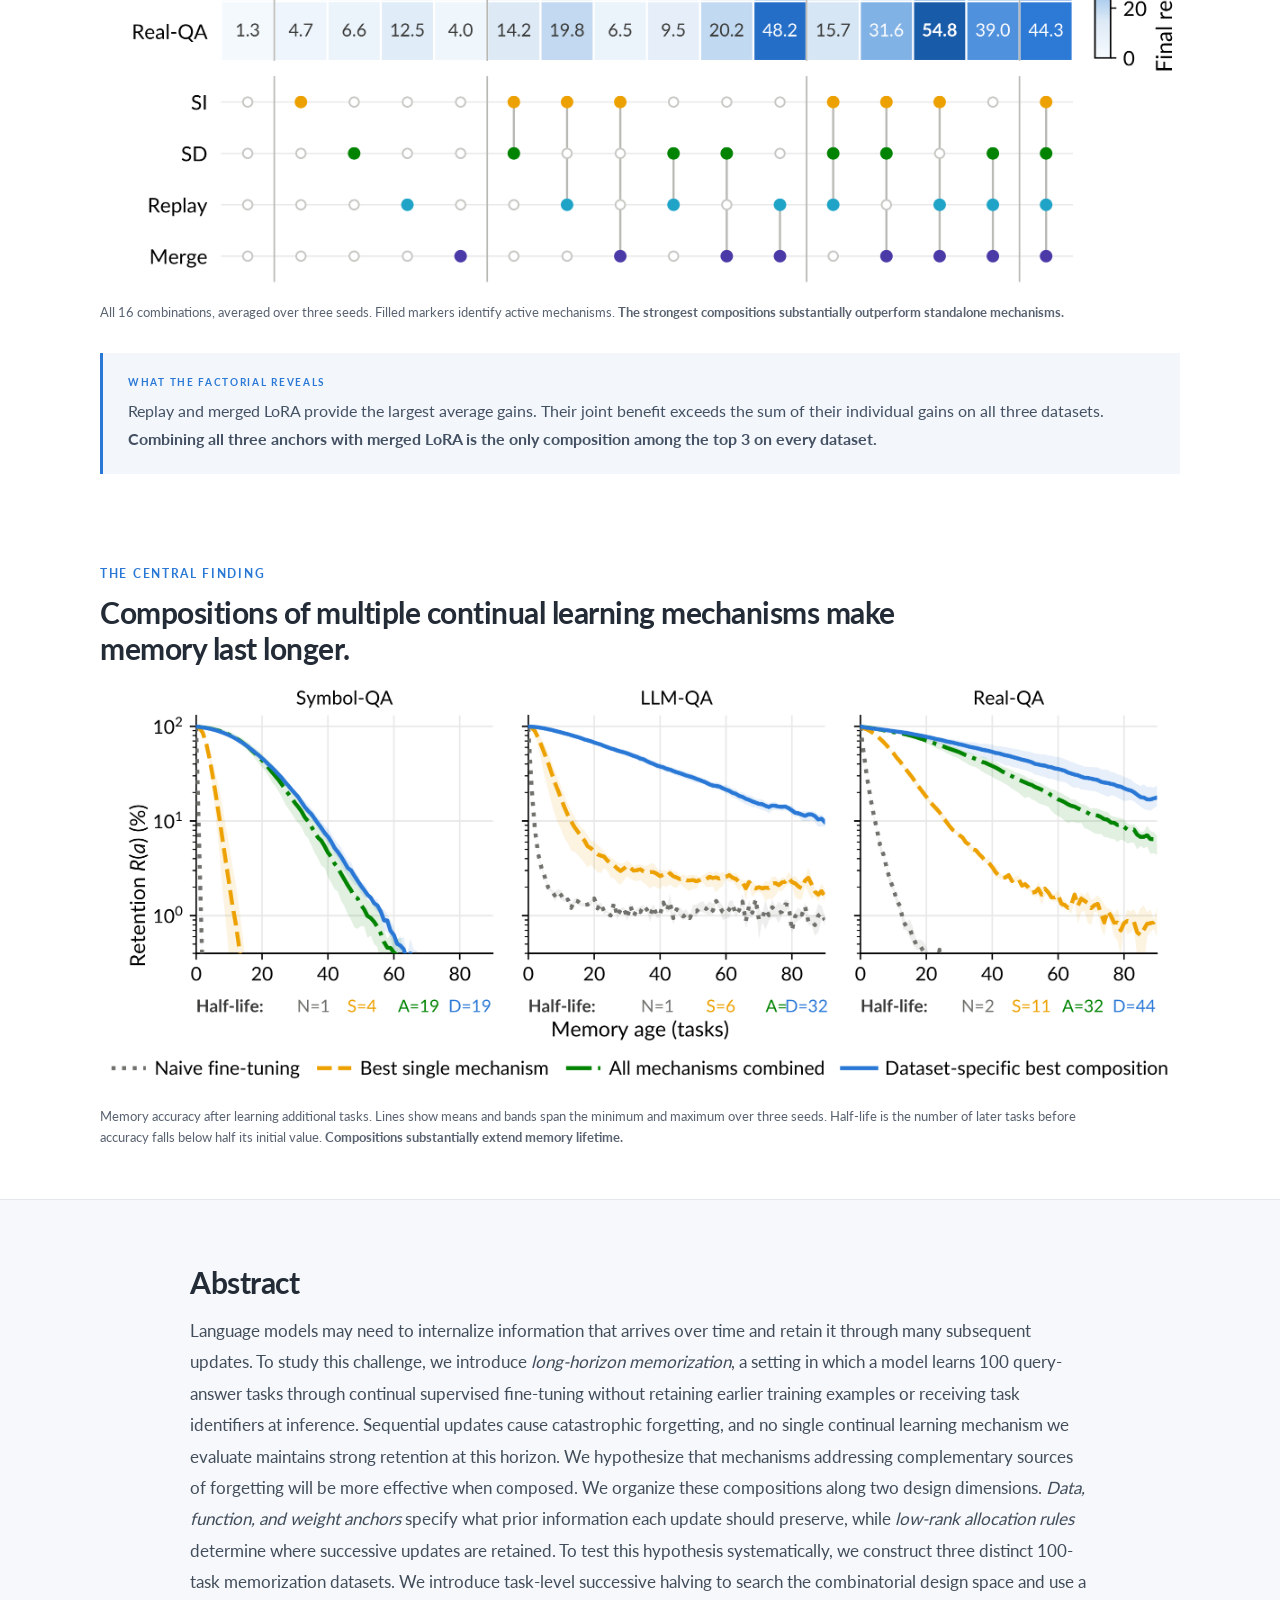
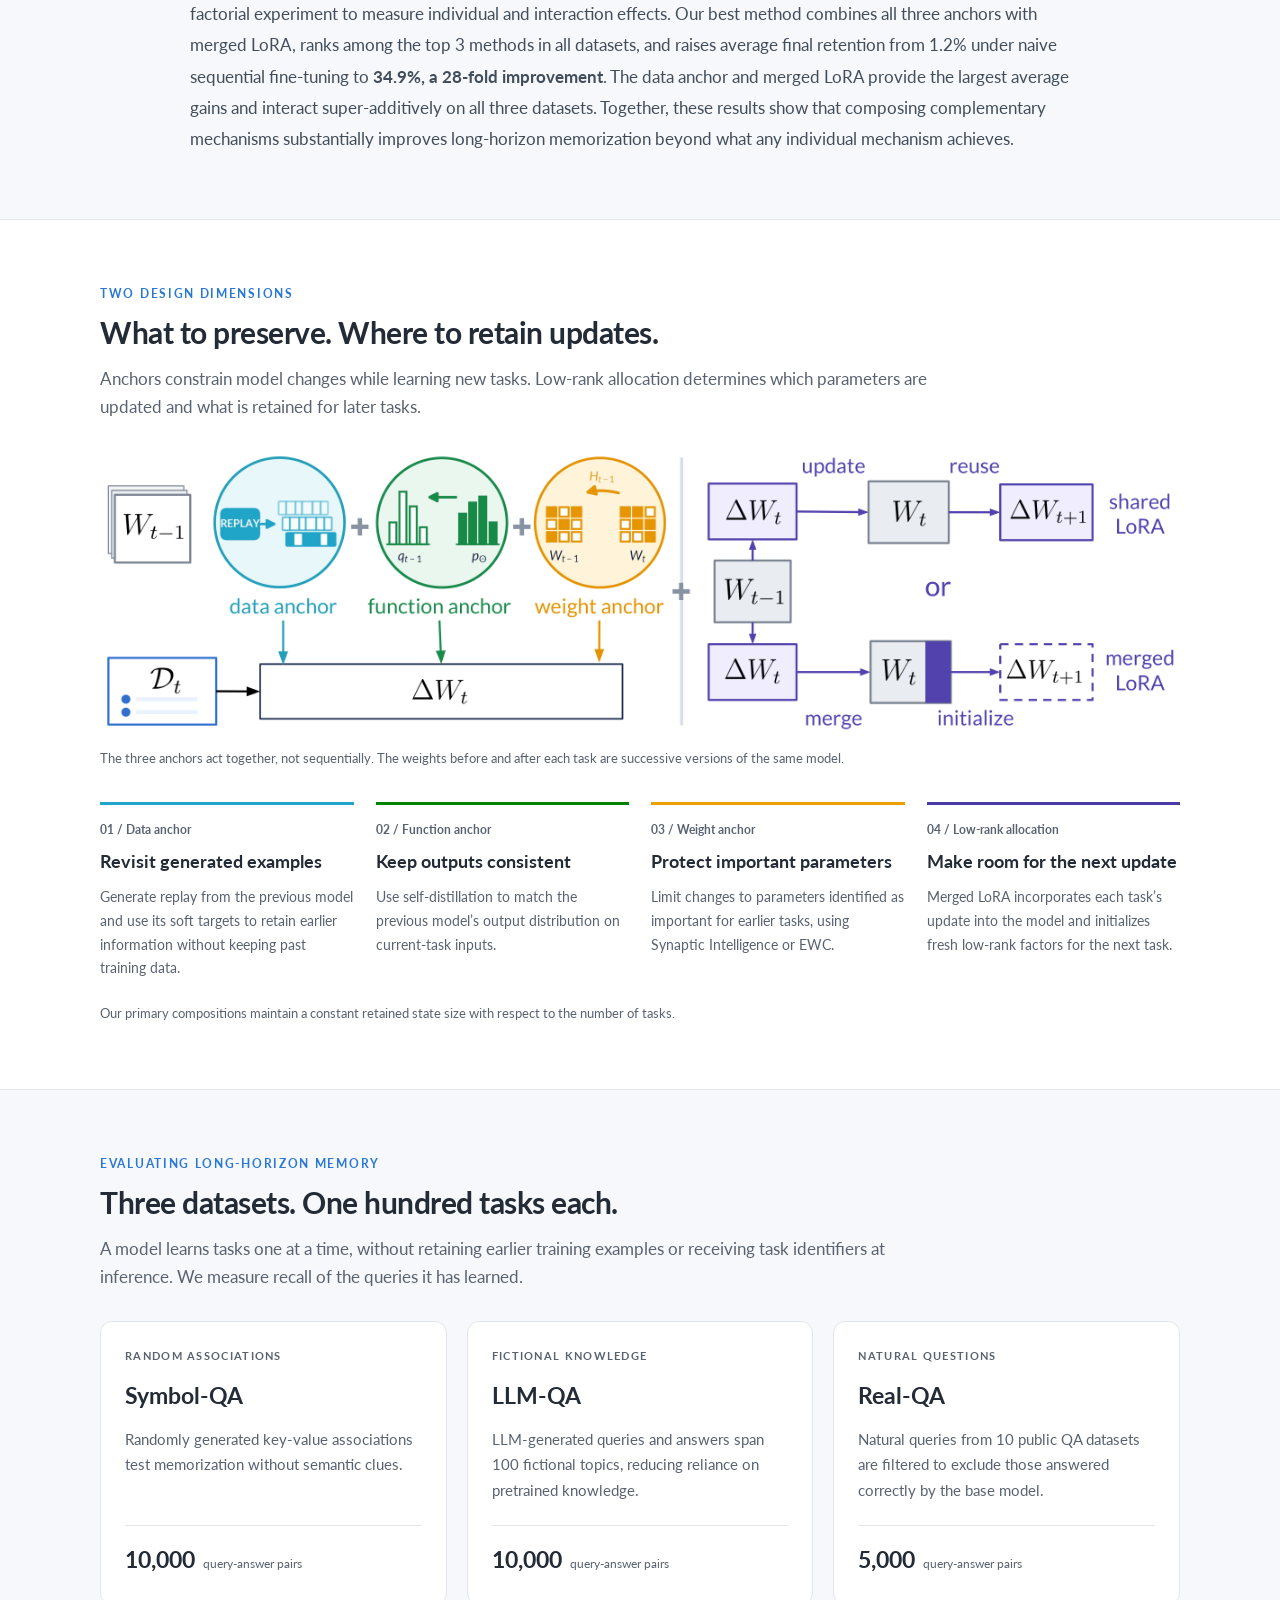
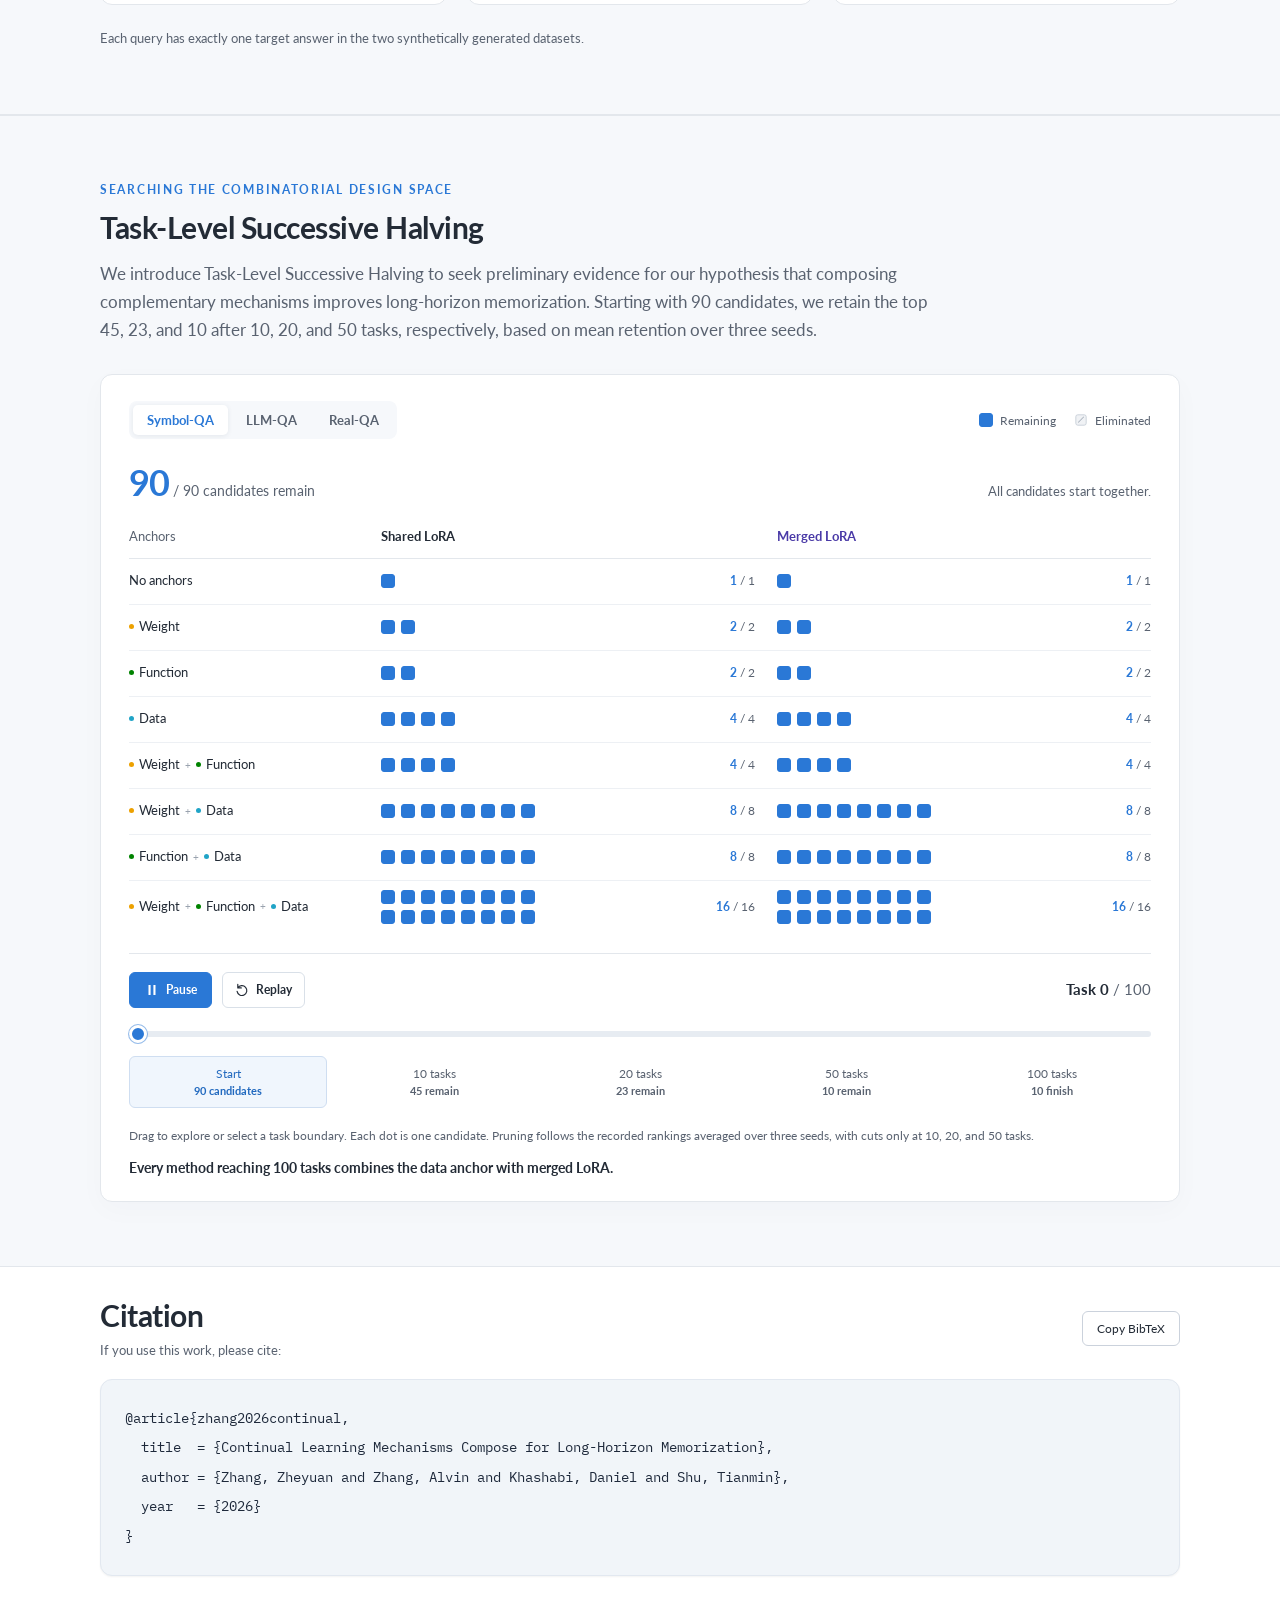
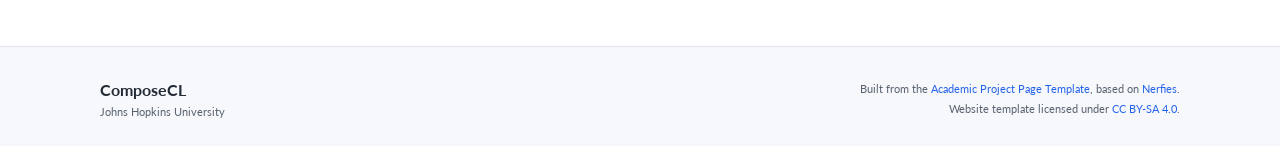
==== commit efb0dde4: "Add interactive task-level pruning and release links" ====
--- a/index.html
+++ b/index.html
@@ -11,24 +11,28 @@
   <meta property="og:type" content="website">
   <meta property="og:site_name" content="ComposeCL">
   <meta property="og:title" content="Continual Learning Mechanisms Compose for Long-Horizon Memorization">
-  <meta property="og:description" content="Three anchors. Low-rank allocation. Longer-lasting memory across 100 tasks.">
+  <meta property="og:description" content="Composing three anchors with merged LoRA substantially improves average final retention after 100 tasks from 1.2% to 34.9%, a 28-fold improvement.">
   <meta property="og:url" content="https://compose-cl.github.io/">
-  <meta property="og:image" content="https://compose-cl.github.io/static/images/social-preview.png">
+  <meta property="og:image" content="https://compose-cl.github.io/static/images/social-preview.png?v=3">
   <meta property="og:image:width" content="1200">
   <meta property="og:image:height" content="630">
-  <meta property="og:image:alt" content="ComposeCL: 34.9% average final retention, among the top 3 on all three 100-task datasets.">
+  <meta property="og:image:alt" content="Diagram of data, function, and weight anchors and shared versus merged LoRA allocation rules.">
   <meta name="twitter:card" content="summary_large_image">
   <meta name="twitter:title" content="Continual Learning Mechanisms Compose for Long-Horizon Memorization">
-  <meta name="twitter:description" content="Composing complementary mechanisms improves long-horizon memorization.">
-  <meta name="twitter:image" content="https://compose-cl.github.io/static/images/social-preview.png">
+  <meta name="twitter:description" content="Composing three anchors with merged LoRA substantially improves average final retention after 100 tasks from 1.2% to 34.9%, a 28-fold improvement.">
+  <meta name="twitter:image" content="https://compose-cl.github.io/static/images/social-preview.png?v=3">
+  <meta name="twitter:image:alt" content="Diagram of data, function, and weight anchors and shared versus merged LoRA allocation rules.">
   <link rel="icon" href="static/images/favicon.svg" type="image/svg+xml">
   <link rel="preload" href="static/fonts/Lato-Regular.ttf" as="font" type="font/ttf" crossorigin>
   <link rel="preload" href="static/fonts/Lato-Bold.ttf" as="font" type="font/ttf" crossorigin>
   <link rel="stylesheet" href="static/css/bulma.min.css">
   <link rel="stylesheet" href="static/css/index.css">
   <link rel="stylesheet" href="static/css/project.css">
+  <link rel="stylesheet" href="static/css/tsh.css">
   <script defer src="static/js/results-data.js"></script>
   <script defer src="static/js/project.js"></script>
+  <script defer src="static/js/tsh-data.js"></script>
+  <script defer src="static/js/tsh.js"></script>
 </head>
 <body>
   <a class="skip-link" href="#main">Skip to content</a>
@@ -51,7 +55,7 @@
           <h1 class="title is-1 publication-title" id="paper-title">Continual Learning Mechanisms Compose for Long-Horizon Memorization</h1>
           <div class="publication-authors">
             <span class="author-block"><a href="https://zheyuanzhang.me/">Zheyuan Zhang</a><sup>*</sup></span>
-            <span class="author-block"><a href="https://scholar.google.com/citations?user=BLkk5kYAAAAJ">Alvin Zhang</a><sup>*</sup></span>
+            <span class="author-block"><a href="https://alvinzh04.github.io/">Alvin Zhang</a><sup>*</sup></span>
             <span class="author-block"><a href="https://danielkhashabi.com/">Daniel Khashabi</a><sup>†</sup></span>
             <span class="author-block"><a href="https://www.tshu.io/">Tianmin Shu</a><sup>†</sup></span>
           </div>
@@ -59,7 +63,7 @@
           <p class="author-notes"><sup>*</sup> Equal contribution <span aria-hidden="true">·</span> <sup>†</sup> Equal advising</p>
           <div class="publication-links" aria-label="Project resources">
             <span class="link-block"><button class="button resource-button is-dark" type="button" disabled><svg viewBox="0 0 24 24" aria-hidden="true"><path d="M6 3h8l4 4v14H6zM14 3v5h4M9 12h6M9 16h6"/></svg><span>Paper <span class="release-label">Coming soon</span></span></button></span>
-            <span class="link-block"><button class="button resource-button is-dark" type="button" disabled><svg viewBox="0 0 24 24" aria-hidden="true"><path d="m8 6-6 6 6 6m8-12 6 6-6 6M14 3l-4 18"/></svg><span>Code <span class="release-label">Coming soon</span></span></button></span>
+            <span class="link-block"><a class="button resource-button is-dark" href="https://github.com/cozheyuanzhangde/compose-cl"><svg viewBox="0 0 24 24" aria-hidden="true"><path d="m8 6-6 6 6 6m8-12 6 6-6 6M14 3l-4 18"/></svg><span>Code</span></a></span>
             <span class="link-block"><a class="button resource-button explore-button" href="#results"><span>Explore the results</span><svg viewBox="0 0 24 24" aria-hidden="true"><path d="M5 12h14m-6-6 6 6-6 6"/></svg></a></span>
           </div>
           <p class="hero-summary">Complementary mechanisms work better together.<br>We test their compositions over <strong>100 sequential tasks</strong>.</p>
@@ -171,8 +175,43 @@
           <h2 class="title is-3" id="search-title">Task-Level Successive Halving</h2>
           <p>We introduce Task-Level Successive Halving to seek preliminary evidence for our hypothesis that composing complementary mechanisms improves long-horizon memorization. Starting with 90 candidates, we retain the top 45, 23, and 10 after 10, 20, and 50 tasks, respectively, based on mean retention over three seeds.</p>
         </div>
-        <figure class="paper-figure">
-          <a class="figure-link" href="static/images/sho-results.png" aria-label="Open the successive-halving figure at full resolution"><img src="static/images/sho-results.png" loading="lazy" width="2400" height="1250" alt="Four stages of task-level successive halving at 10, 20, 50, and 100 tasks. Standalone mechanisms are eliminated before 50 tasks. All methods reaching 100 tasks combine a data anchor with merged LoRA."></a>
+        <div class="tsh-explorer" id="tsh-explorer" hidden>
+          <div class="tsh-topline">
+            <div class="tsh-datasets" role="group" aria-label="Dataset for successive halving">
+              <button type="button" data-tsh-dataset="symbol_qa" aria-pressed="true">Symbol-QA</button>
+              <button type="button" data-tsh-dataset="llm_qa" aria-pressed="false">LLM-QA</button>
+              <button type="button" data-tsh-dataset="real_qa" aria-pressed="false">Real-QA</button>
+            </div>
+            <p class="tsh-legend"><span><i class="tsh-dot" aria-hidden="true"></i> Remaining</span><span><i class="tsh-dot is-eliminated" aria-hidden="true"></i> Eliminated</span></p>
+          </div>
+          <div class="tsh-summary">
+            <p><strong id="tsh-count">90</strong><span> / 90 candidates remain</span></p>
+            <p id="tsh-stage">All candidates start together.</p>
+          </div>
+          <div class="tsh-matrix" id="tsh-matrix" role="table" aria-label="Remaining candidates by anchors and low-rank allocation rule"></div>
+          <div class="tsh-player">
+            <div class="tsh-player-heading">
+              <div class="tsh-playback">
+                <button type="button" id="tsh-play" aria-label="Play pruning animation"><svg viewBox="0 0 20 20" aria-hidden="true"><path class="tsh-play-icon" d="m6 3 11 7-11 7z"/><path class="tsh-pause-icon" d="M5 3h3v14H5zm7 0h3v14h-3z"/></svg><span>Play</span></button>
+                <button type="button" id="tsh-restart" aria-label="Replay pruning animation"><svg viewBox="0 0 20 20" aria-hidden="true"><path d="M4 7a7 7 0 1 1-1 5M4 2v5h5"/></svg><span>Replay</span></button>
+              </div>
+              <label for="tsh-progress">Task <output id="tsh-task" for="tsh-progress">0</output><span> / 100</span></label>
+            </div>
+            <input id="tsh-progress" type="range" min="0" max="100" step="1" value="0" aria-describedby="tsh-help">
+            <div class="tsh-checkpoints" role="group" aria-label="Jump to a task boundary">
+              <button type="button" data-tsh-task="0" aria-pressed="true"><span>Start</span><strong>90 candidates</strong></button>
+              <button type="button" data-tsh-task="10" aria-pressed="false"><span>10 tasks</span><strong>45 remain</strong></button>
+              <button type="button" data-tsh-task="20" aria-pressed="false"><span>20 tasks</span><strong>23 remain</strong></button>
+              <button type="button" data-tsh-task="50" aria-pressed="false"><span>50 tasks</span><strong>10 remain</strong></button>
+              <button type="button" data-tsh-task="100" aria-pressed="false"><span>100 tasks</span><strong>10 finish</strong></button>
+            </div>
+          </div>
+          <p class="tsh-help" id="tsh-help">Drag to explore or select a task boundary. Each dot is one candidate. Pruning follows the recorded rankings averaged over three seeds, with cuts only at 10, 20, and 50 tasks.</p>
+          <p class="tsh-finding">Every method reaching 100 tasks combines the data anchor with merged LoRA.</p>
+          <p class="sr-only" id="tsh-status" role="status" aria-live="polite" aria-atomic="true"></p>
+        </div>
+        <figure class="paper-figure" id="tsh-fallback">
+          <a class="figure-link" href="static/images/sho-results.png" aria-label="Open the successive-halving figure at full resolution"><img src="static/images/sho-results.png" width="2400" height="1250" alt="Four stages of task-level successive halving at 10, 20, 50, and 100 tasks. Standalone mechanisms are eliminated before 50 tasks. All methods reaching 100 tasks combine a data anchor with merged LoRA."></a>
           <figcaption>A percentile rank is the percentage of other surviving candidates ranked below a method. Bars average these ranks over variants and then datasets. Gray entries have no surviving variants in any dataset. Ranks are relative to the changing candidate pool, not changes in absolute retention. <strong>Every method reaching 100 tasks combines replay with merged LoRA.</strong></figcaption>
         </figure>
       </div>
@@ -180,7 +219,7 @@
 
     <section class="section citation-section" id="citation" aria-labelledby="citation-title">
       <div class="container is-max-desktop">
-        <div class="citation-heading"><div><h2 class="title is-3" id="citation-title">Citation</h2><p>Project citation. Paper and code links will be added upon release.</p></div><button type="button" class="copy-button" id="copy-bibtex" hidden>Copy BibTeX</button></div>
+        <div class="citation-heading"><div><h2 class="title is-3" id="citation-title">Citation</h2><p>If you use this work, please cite:</p></div><button type="button" class="copy-button" id="copy-bibtex" hidden>Copy BibTeX</button></div>
         <pre class="bibtex"><code id="bibtex-code">@article{zhang2026continual,
   title  = {Continual Learning Mechanisms Compose for Long-Horizon Memorization},
   author = {Zhang, Zheyuan and Zhang, Alvin and Khashabi, Daniel and Shu, Tianmin},
--- a/static/css/project.css
+++ b/static/css/project.css
@@ -31,6 +31,7 @@
 .publication-title{font-size:47px!important;font-weight:700!important;line-height:1.15!important;letter-spacing:-1.45px;max-width:1050px;margin:0 auto 25px!important;text-wrap:balance}
 .publication-authors{display:flex;justify-content:center;flex-wrap:wrap;gap:8px 24px;font-size:19px;margin:0 0 8px!important;font-weight:400}
 .publication-authors a{font-weight:400!important;color:#236bbf!important;text-decoration:none}
+.publication-authors a::after{display:none}
 .author-block{display:inline-block}
 .author-block sup{margin-left:3px}
 .affiliation{font-size:17px}
--- a/static/css/tsh.css
+++ b/static/css/tsh.css
@@ -0,0 +1,61 @@
+.tsh-explorer{padding:26px 28px 22px;background:#fff;border:1px solid var(--line);border-radius:var(--radius);box-shadow:0 8px 28px #25385006}
+.tsh-topline{display:flex;align-items:center;justify-content:space-between;gap:20px;flex-wrap:wrap}
+.tsh-datasets{display:flex;gap:4px;padding:4px;background:var(--paper);border-radius:8px}
+.tsh-datasets button{border:0;background:transparent;color:var(--muted);padding:7px 14px;border-radius:5px;font-size:13px;font-weight:700}
+.tsh-datasets button[aria-pressed=true]{background:#fff;color:var(--blue);box-shadow:0 1px 5px #26374d16}
+.tsh-datasets button:hover{color:var(--blue)}
+.tsh-legend{display:flex;gap:18px;font-size:12px;color:var(--muted)}
+.tsh-legend span{display:flex;gap:7px;align-items:center}
+.tsh-summary{display:flex;justify-content:space-between;gap:15px;align-items:baseline;margin:22px 0 20px}
+.tsh-summary strong{font-size:36px;line-height:1.2;color:var(--blue);font-variant-numeric:tabular-nums;letter-spacing:-1px}
+.tsh-summary span{font-size:14px;color:var(--muted)}
+#tsh-stage{font-size:13px;color:var(--muted)}
+.tsh-row{display:grid;grid-template-columns:230px 1fr 1fr;column-gap:22px;align-items:center;border-bottom:1px solid #edf0f4;min-height:46px}
+.tsh-row:last-child{border-bottom:0}
+.tsh-column-heads{min-height:34px;border-bottom:1px solid var(--line);padding-bottom:9px}
+.tsh-column-heads [role=columnheader]{font-size:13px;font-weight:700}
+.tsh-column-heads [role=columnheader]:first-child{color:var(--muted);font-weight:400}
+.tsh-column-heads [role=columnheader]:last-child{color:var(--allocation)}
+.tsh-anchor-label{display:flex;gap:5px;align-items:center;flex-wrap:wrap;font-size:13px;line-height:1.5}
+.tsh-anchor-label span{position:relative;padding-left:10px}
+.tsh-anchor-label span::before{content:'';position:absolute;width:5px;height:5px;border-radius:50%;background:var(--mechanism);top:7px;left:0}
+.tsh-anchor-label .tsh-plus{font-style:normal;color:#99a2ae;font-size:10px}
+.tsh-candidates{display:flex;align-items:center;justify-content:space-between;gap:10px;padding:9px 0;min-width:0}
+.tsh-dots{display:grid;grid-template-columns:repeat(8,14px);gap:6px}
+.tsh-dot{display:block;width:14px;height:14px;border:1px solid var(--blue);border-radius:3px;background:var(--blue);position:relative;transition:background-color .5s ease,border-color .5s ease,transform .5s ease}
+.tsh-dot.is-eliminated{background:#f0f2f5;border-color:#c2cbd5;transform:scale(.8)}
+.tsh-dot.is-eliminated::after{content:'';position:absolute;top:5px;left:1px;width:10px;height:1px;background:#a0aab7;transform:rotate(-45deg)}
+.tsh-cell-count{font-size:12px;white-space:nowrap;color:var(--muted);font-variant-numeric:tabular-nums;min-width:36px;text-align:right}
+.tsh-cell-count strong{color:var(--blue)}
+.tsh-candidates.is-empty .tsh-cell-count strong{color:var(--muted)}
+.tsh-player{margin-top:20px;border-top:1px solid var(--line);padding-top:18px}
+.tsh-player-heading{display:flex;justify-content:space-between;align-items:center;gap:10px}
+.tsh-playback{display:flex;gap:10px}
+.tsh-playback button{display:inline-flex;align-items:center;gap:7px;font-size:12px;font-weight:700;border:1px solid #d9e0e8;padding:7px 12px;border-radius:6px;color:var(--ink);background:#fff;min-height:36px}
+.tsh-playback button:hover{background:var(--paper)}
+.tsh-playback #tsh-play{background:var(--blue);border-color:var(--blue);color:#fff;min-width:83px;justify-content:center}
+.tsh-playback svg{width:14px;height:14px;fill:currentColor}
+#tsh-restart svg{fill:none;stroke:currentColor;stroke-width:1.7;stroke-linecap:round;stroke-linejoin:round}
+.tsh-pause-icon,.tsh-explorer.is-playing .tsh-play-icon{display:none}
+.tsh-explorer.is-playing .tsh-pause-icon{display:block}
+.tsh-player-heading label{font-size:15px;font-weight:700;font-variant-numeric:tabular-nums}
+.tsh-player-heading label span{font-weight:400;color:var(--muted)}
+#tsh-progress{--progress:0%;appearance:none;-webkit-appearance:none;width:100%;height:6px;border:0;border-radius:4px;background:linear-gradient(to right,var(--blue) var(--progress),#e7ecf2 var(--progress));cursor:pointer;display:block;margin:23px 0 19px;touch-action:pan-y}
+#tsh-progress::-webkit-slider-thumb{appearance:none;-webkit-appearance:none;width:18px;height:18px;border:3px solid #fff;border-radius:50%;background:var(--blue);box-shadow:0 0 0 1px #2a78d680}
+#tsh-progress::-moz-range-thumb{width:12px;height:12px;border:3px solid #fff;border-radius:50%;background:var(--blue);box-shadow:0 0 0 1px #2a78d680}
+.tsh-checkpoints{display:grid;grid-template-columns:repeat(5,1fr);gap:8px}
+.tsh-checkpoints button{padding:8px 4px;border:1px solid transparent;border-radius:6px;background:transparent;text-align:center;color:var(--muted);font-size:12px;line-height:1.5;min-width:0}
+.tsh-checkpoints button:hover{background:var(--paper)}
+.tsh-checkpoints button[aria-pressed=true]{background:#f0f6fd;border-color:#cfdef1;color:#2169bf}
+.tsh-checkpoints span,.tsh-checkpoints strong{display:block}
+.tsh-checkpoints strong{font-size:11px}
+.tsh-help{font-size:12px;color:var(--muted);line-height:1.7;margin-top:18px}
+.tsh-finding{font-size:14px;font-weight:700;margin-top:9px}
+@media(max-width:900px){.tsh-row{grid-template-columns:190px 1fr 1fr;column-gap:18px}.tsh-dots{grid-template-columns:repeat(8,10px);gap:4px}.tsh-candidates .tsh-dot{width:10px;height:10px}.tsh-candidates .tsh-dot.is-eliminated::after{top:3px;width:6px}.tsh-summary{align-items:center}#tsh-stage{max-width:215px;text-align:right}}
+@media(max-width:640px){
+  .tsh-explorer{padding:19px 16px}.tsh-topline{gap:14px}.tsh-datasets{width:100%}.tsh-datasets button{flex:1;padding:7px 8px;font-size:12px}.tsh-legend{font-size:11px;gap:16px}.tsh-summary{display:block;margin:17px 0}.tsh-summary strong{font-size:32px}.tsh-summary span{font-size:12px}#tsh-stage{max-width:none;text-align:left;font-size:12px;margin-top:3px}
+  .tsh-row{grid-template-columns:1fr 1fr;gap:6px 20px;padding:9px 0}.tsh-anchor-label{grid-column:1/-1;font-size:11px}.tsh-column-heads{padding:0 0 9px;gap:3px 20px}.tsh-column-heads [role=columnheader]{font-size:12px}.tsh-column-heads [role=columnheader]:first-child{grid-column:1/-1;font-size:10px;margin-bottom:4px}
+  .tsh-candidates{flex-direction:column;align-items:flex-start;gap:4px;padding:0}.tsh-cell-count{text-align:left;font-size:10px}.tsh-dots{grid-template-columns:repeat(8,10px);gap:4px}.tsh-player{margin-top:16px}.tsh-player-heading label{font-size:13px}.tsh-playback{gap:6px}.tsh-playback button{font-size:11px;padding:6px 9px}.tsh-playback #tsh-play{min-width:74px}
+  .tsh-checkpoints{gap:3px}.tsh-checkpoints button{font-size:10px;padding:7px 1px}.tsh-checkpoints strong{font-size:9px}.tsh-help{font-size:11px}.tsh-finding{font-size:12px}
+}
+@media(max-width:380px){.tsh-row{column-gap:14px}.tsh-dots{grid-template-columns:repeat(8,9px);gap:3px}.tsh-candidates .tsh-dot{width:9px;height:9px}.tsh-candidates .tsh-dot.is-eliminated::after{top:3px;width:5px}.tsh-player-heading label{font-size:12px}}
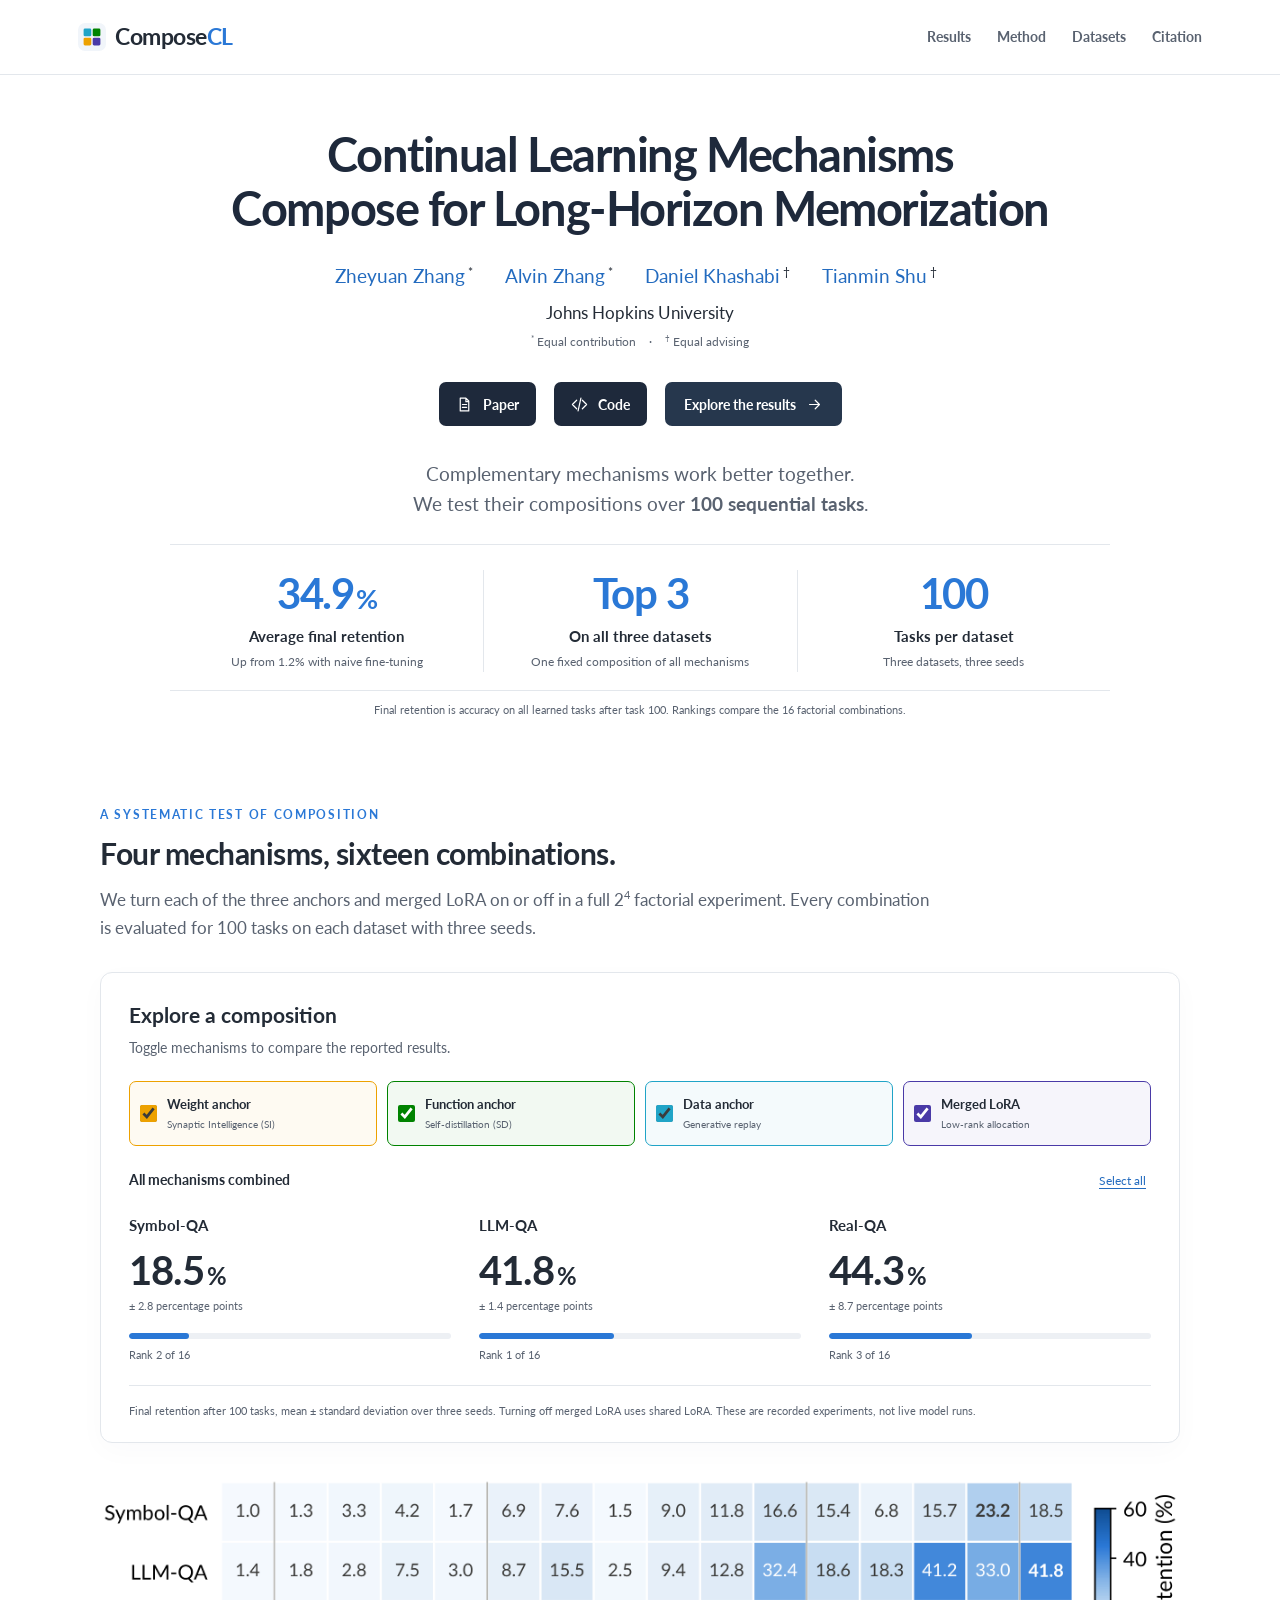
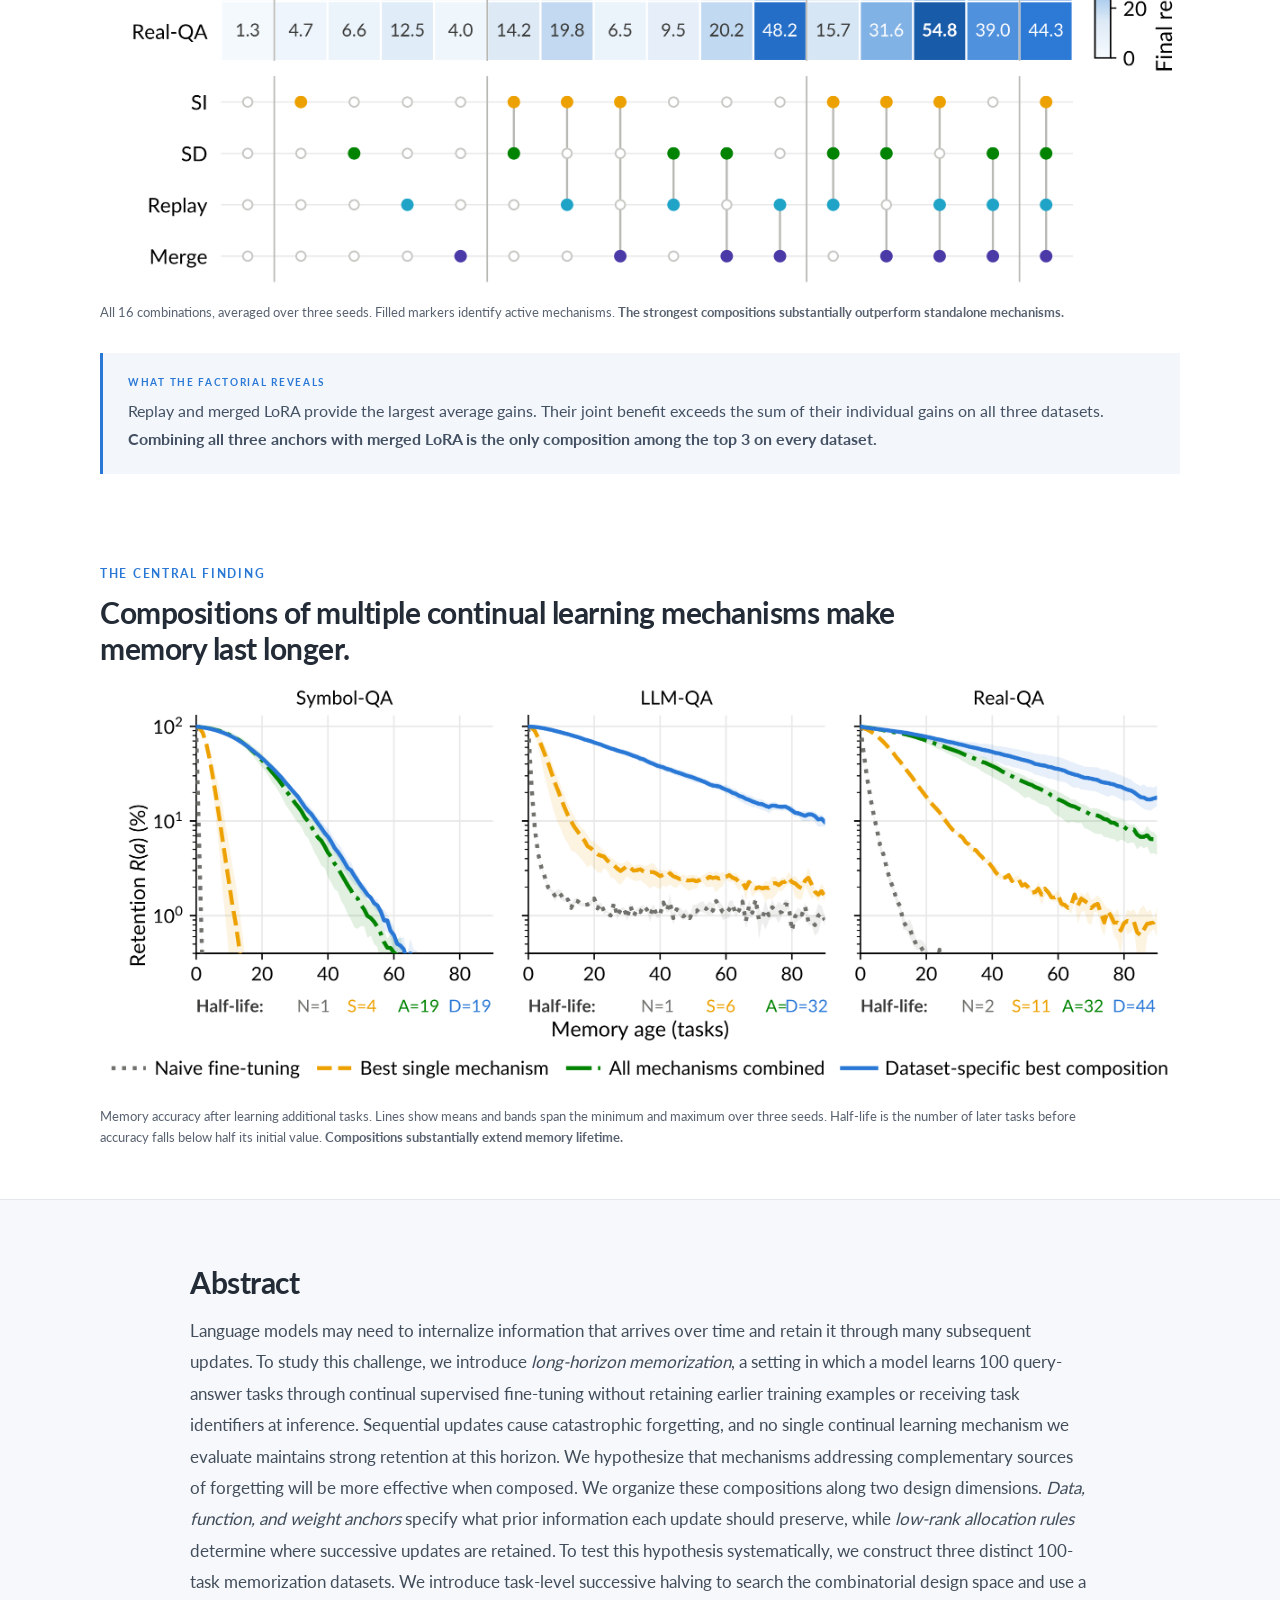
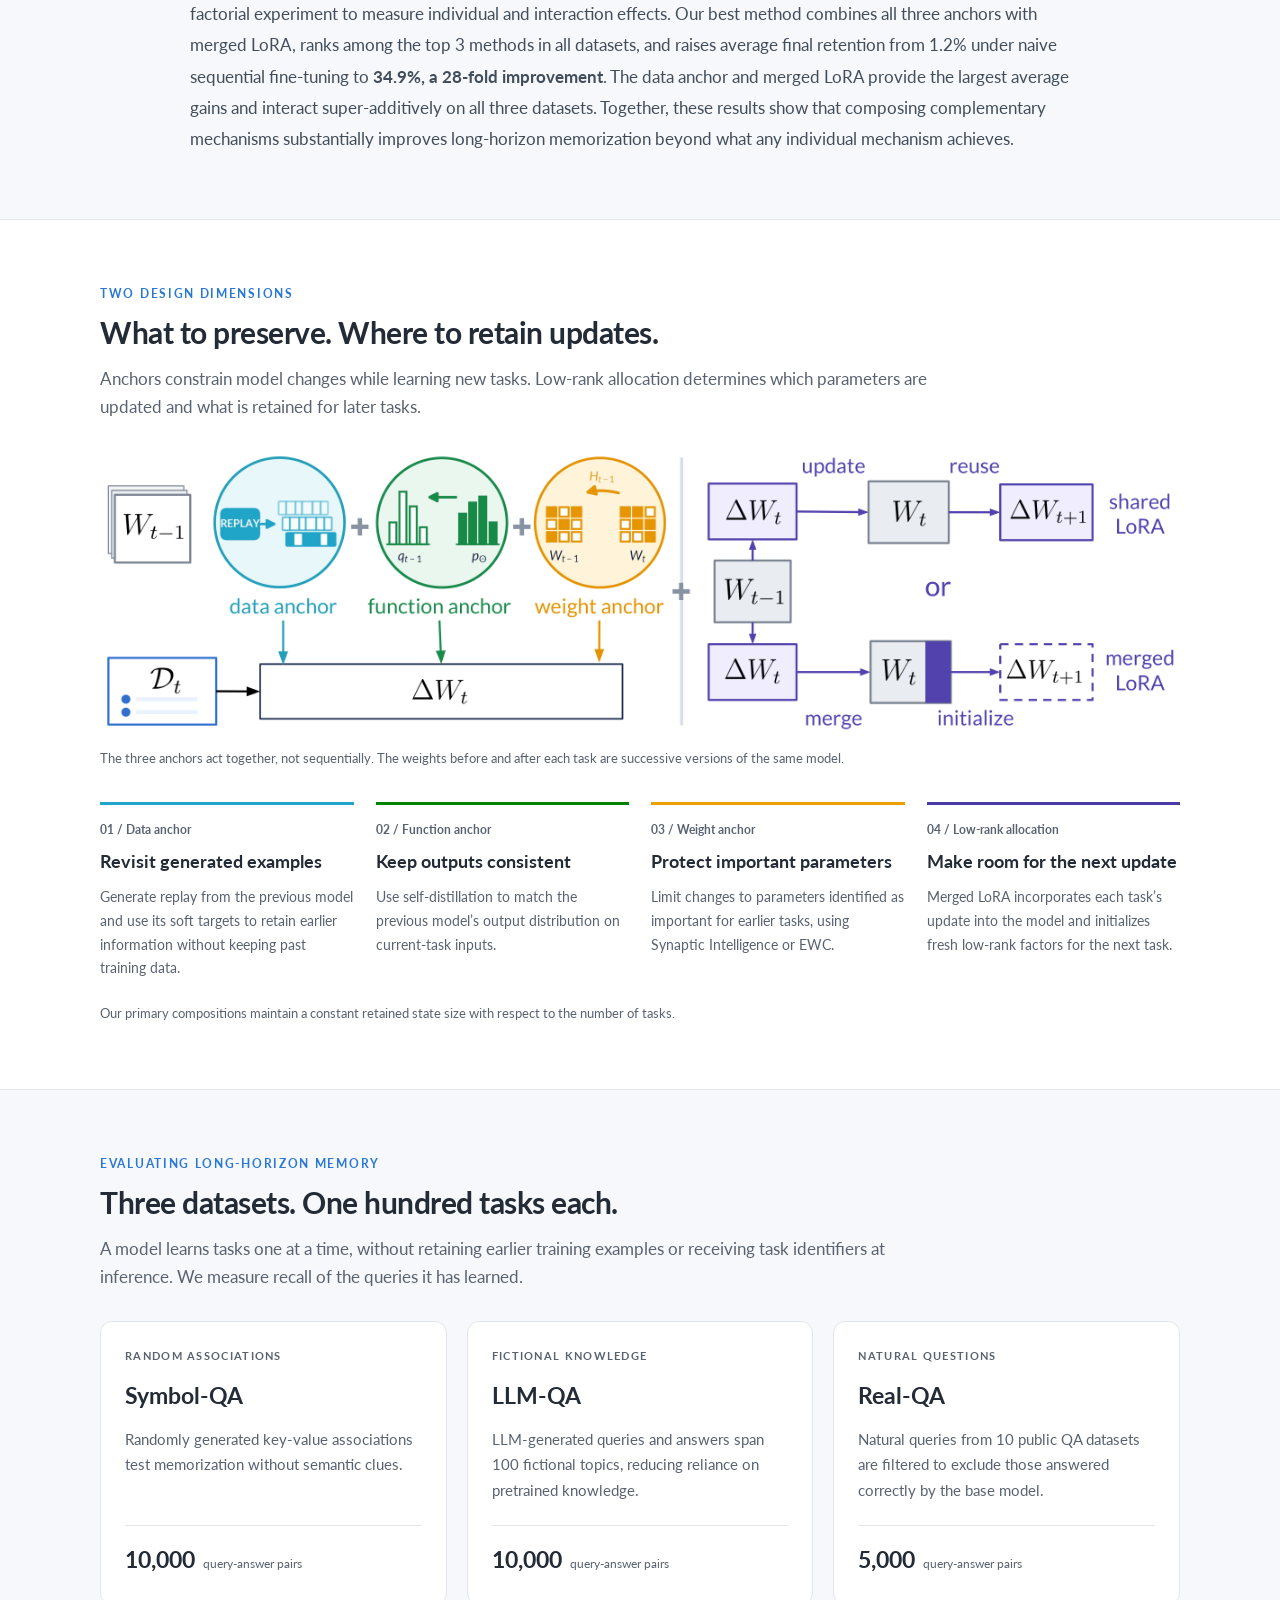
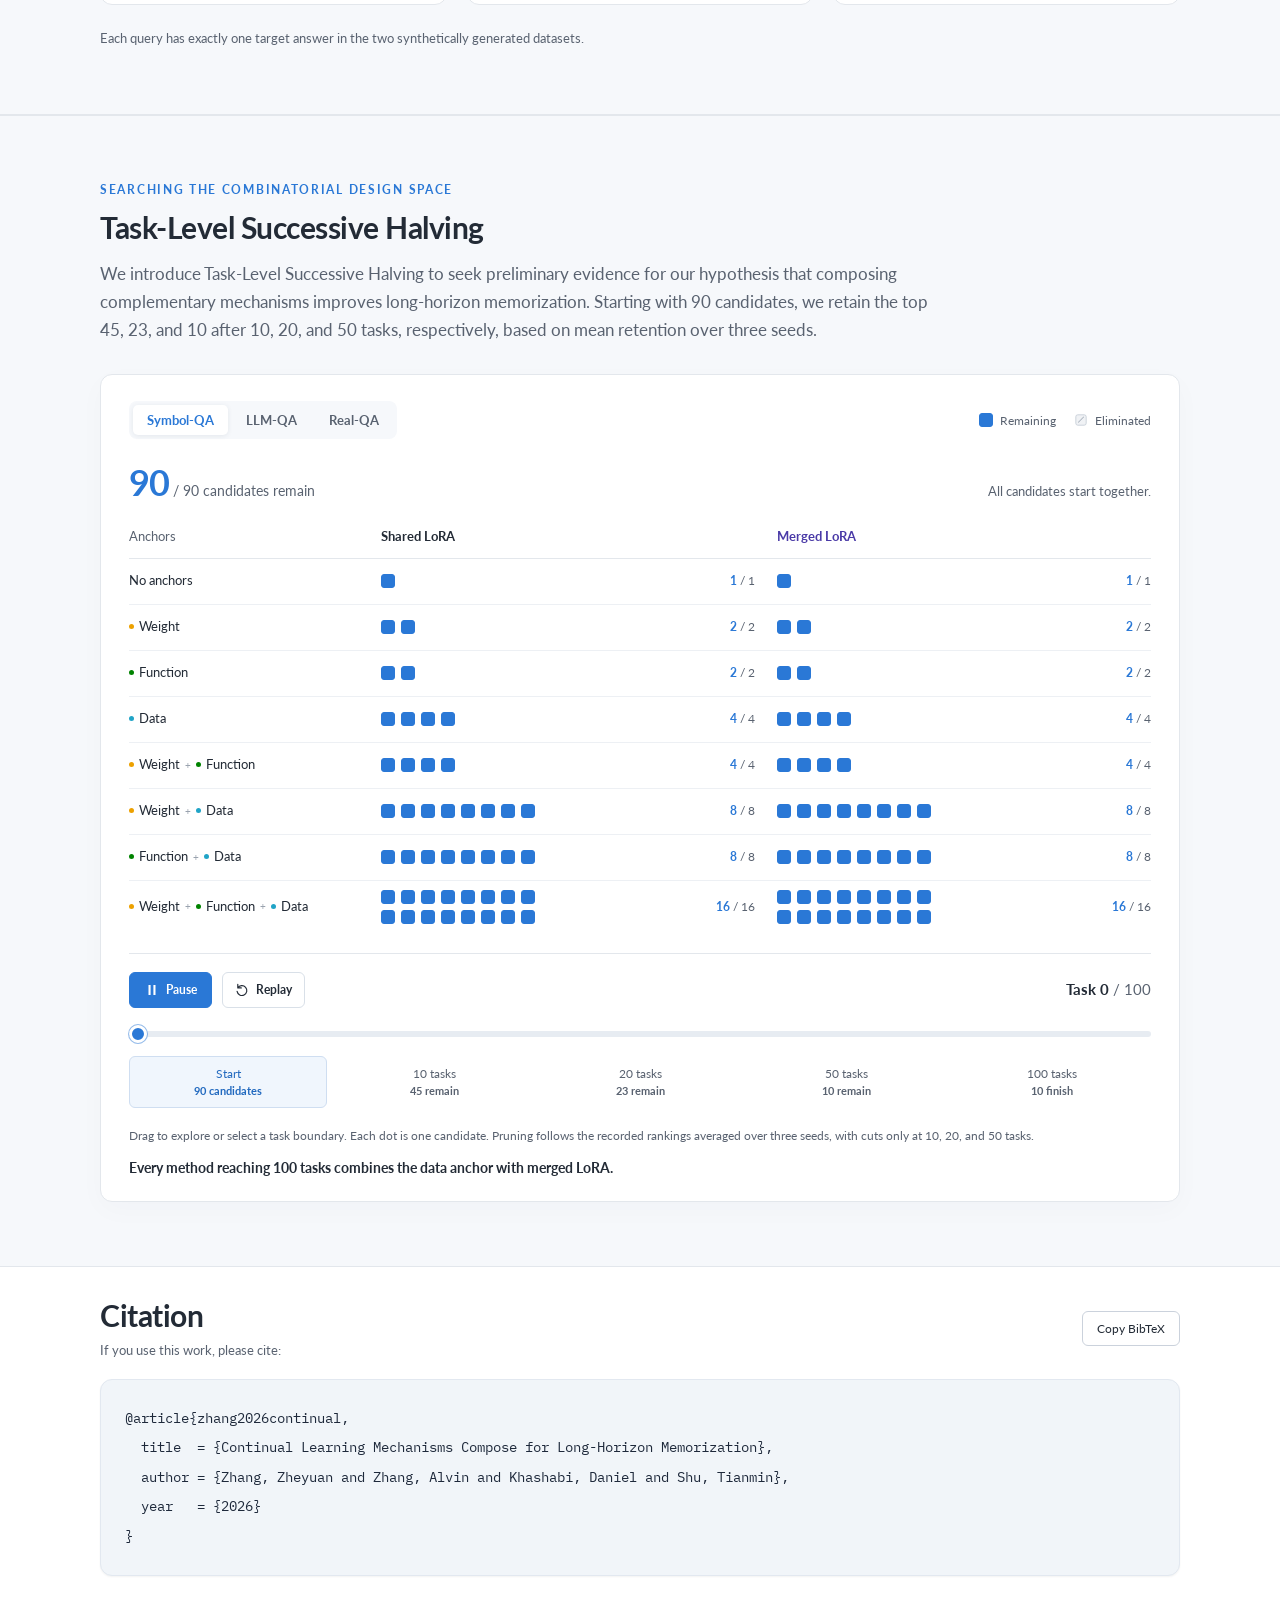
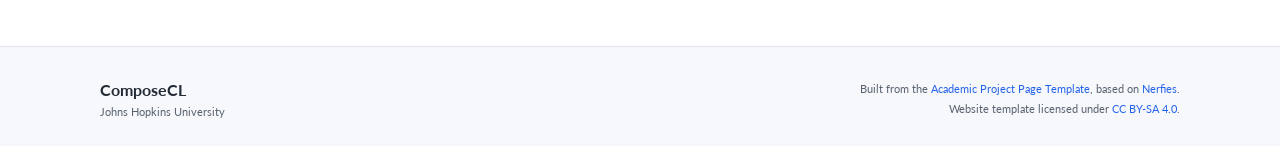
==== commit 08d7ff8d: "Enable public paper link" ====
--- a/index.html
+++ b/index.html
@@ -62,7 +62,7 @@
           <p class="affiliation">Johns Hopkins University</p>
           <p class="author-notes"><sup>*</sup> Equal contribution <span aria-hidden="true">·</span> <sup>†</sup> Equal advising</p>
           <div class="publication-links" aria-label="Project resources">
-            <span class="link-block"><button class="button resource-button is-dark" type="button" disabled><svg viewBox="0 0 24 24" aria-hidden="true"><path d="M6 3h8l4 4v14H6zM14 3v5h4M9 12h6M9 16h6"/></svg><span>Paper <span class="release-label">Coming soon</span></span></button></span>
+            <span class="link-block"><a class="button resource-button is-dark" href="https://www.alphaxiv.org/pdf/2609.compose-cl"><svg viewBox="0 0 24 24" aria-hidden="true"><path d="M6 3h8l4 4v14H6zM14 3v5h4M9 12h6M9 16h6"/></svg><span>Paper</span></a></span>
             <span class="link-block"><a class="button resource-button is-dark" href="https://github.com/cozheyuanzhangde/compose-cl"><svg viewBox="0 0 24 24" aria-hidden="true"><path d="m8 6-6 6 6 6m8-12 6 6-6 6M14 3l-4 18"/></svg><span>Code</span></a></span>
             <span class="link-block"><a class="button resource-button explore-button" href="#results"><span>Explore the results</span><svg viewBox="0 0 24 24" aria-hidden="true"><path d="M5 12h14m-6-6 6 6-6 6"/></svg></a></span>
           </div>
